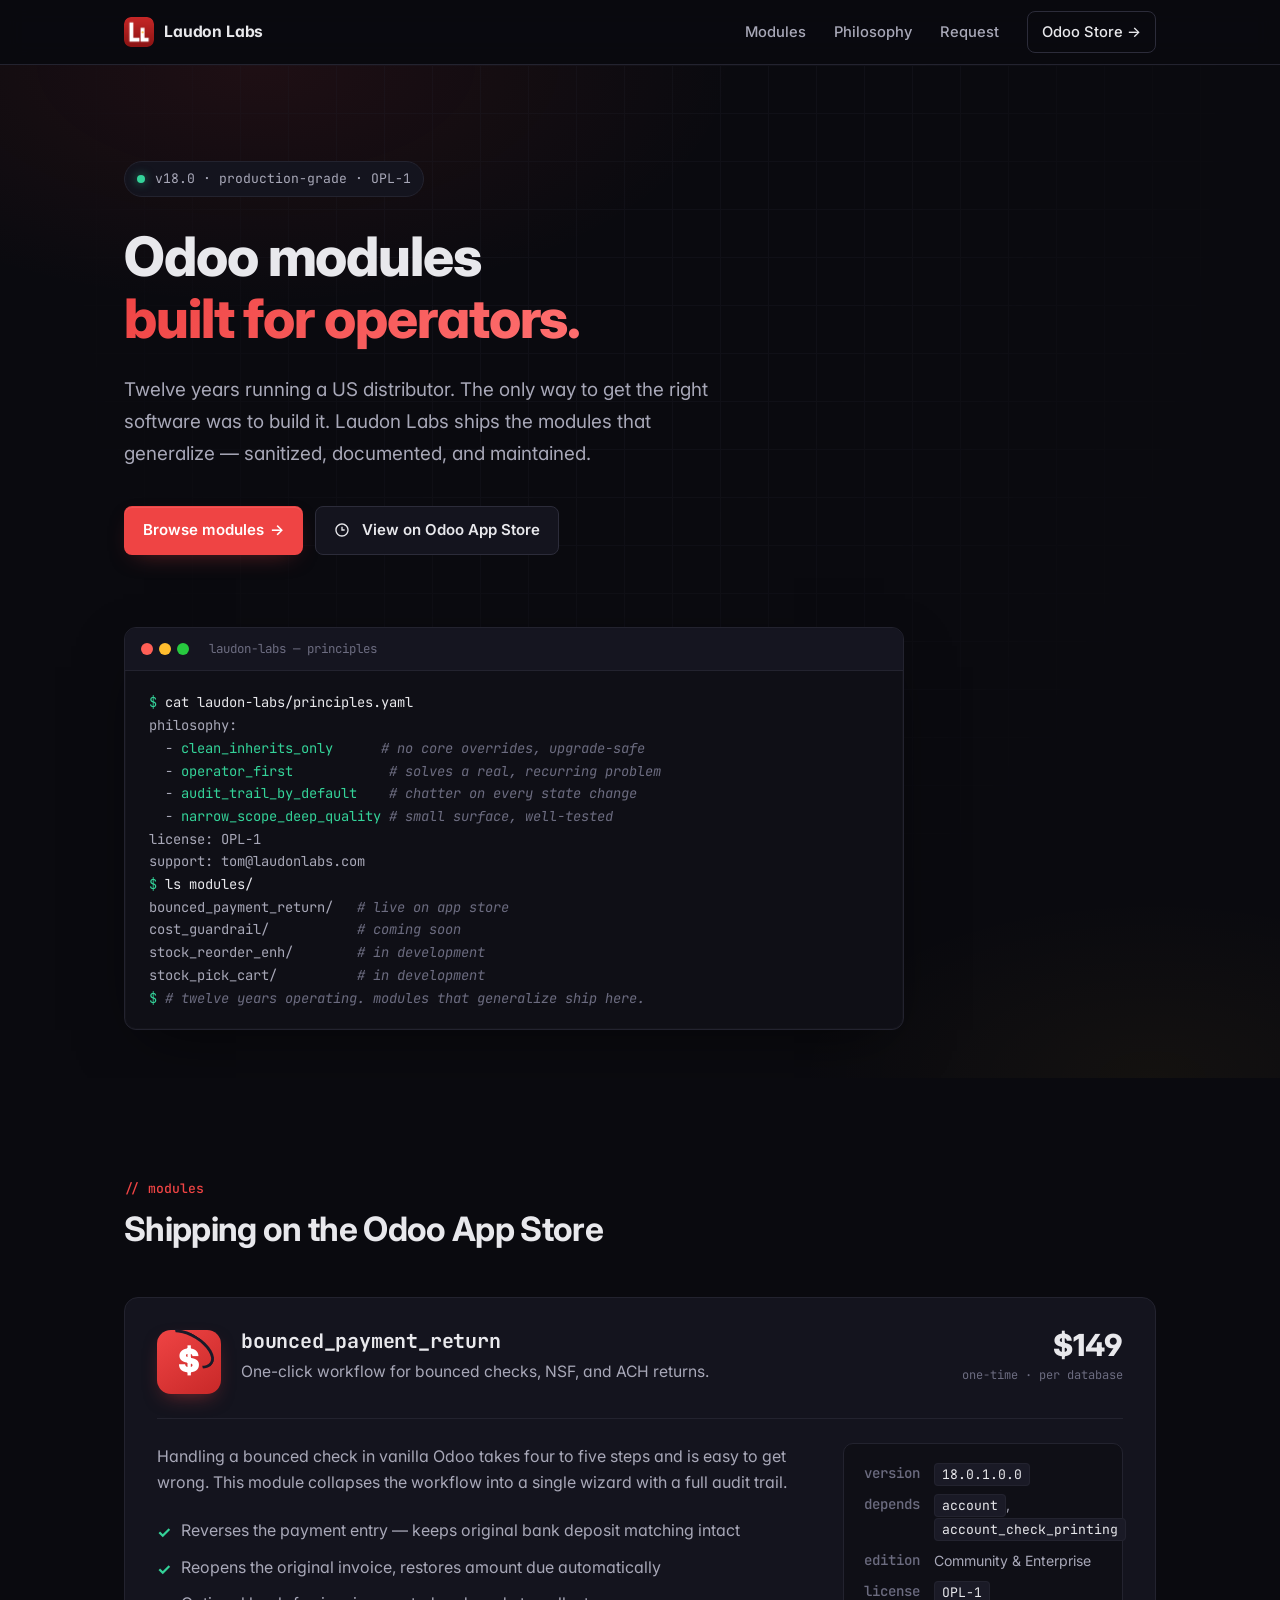
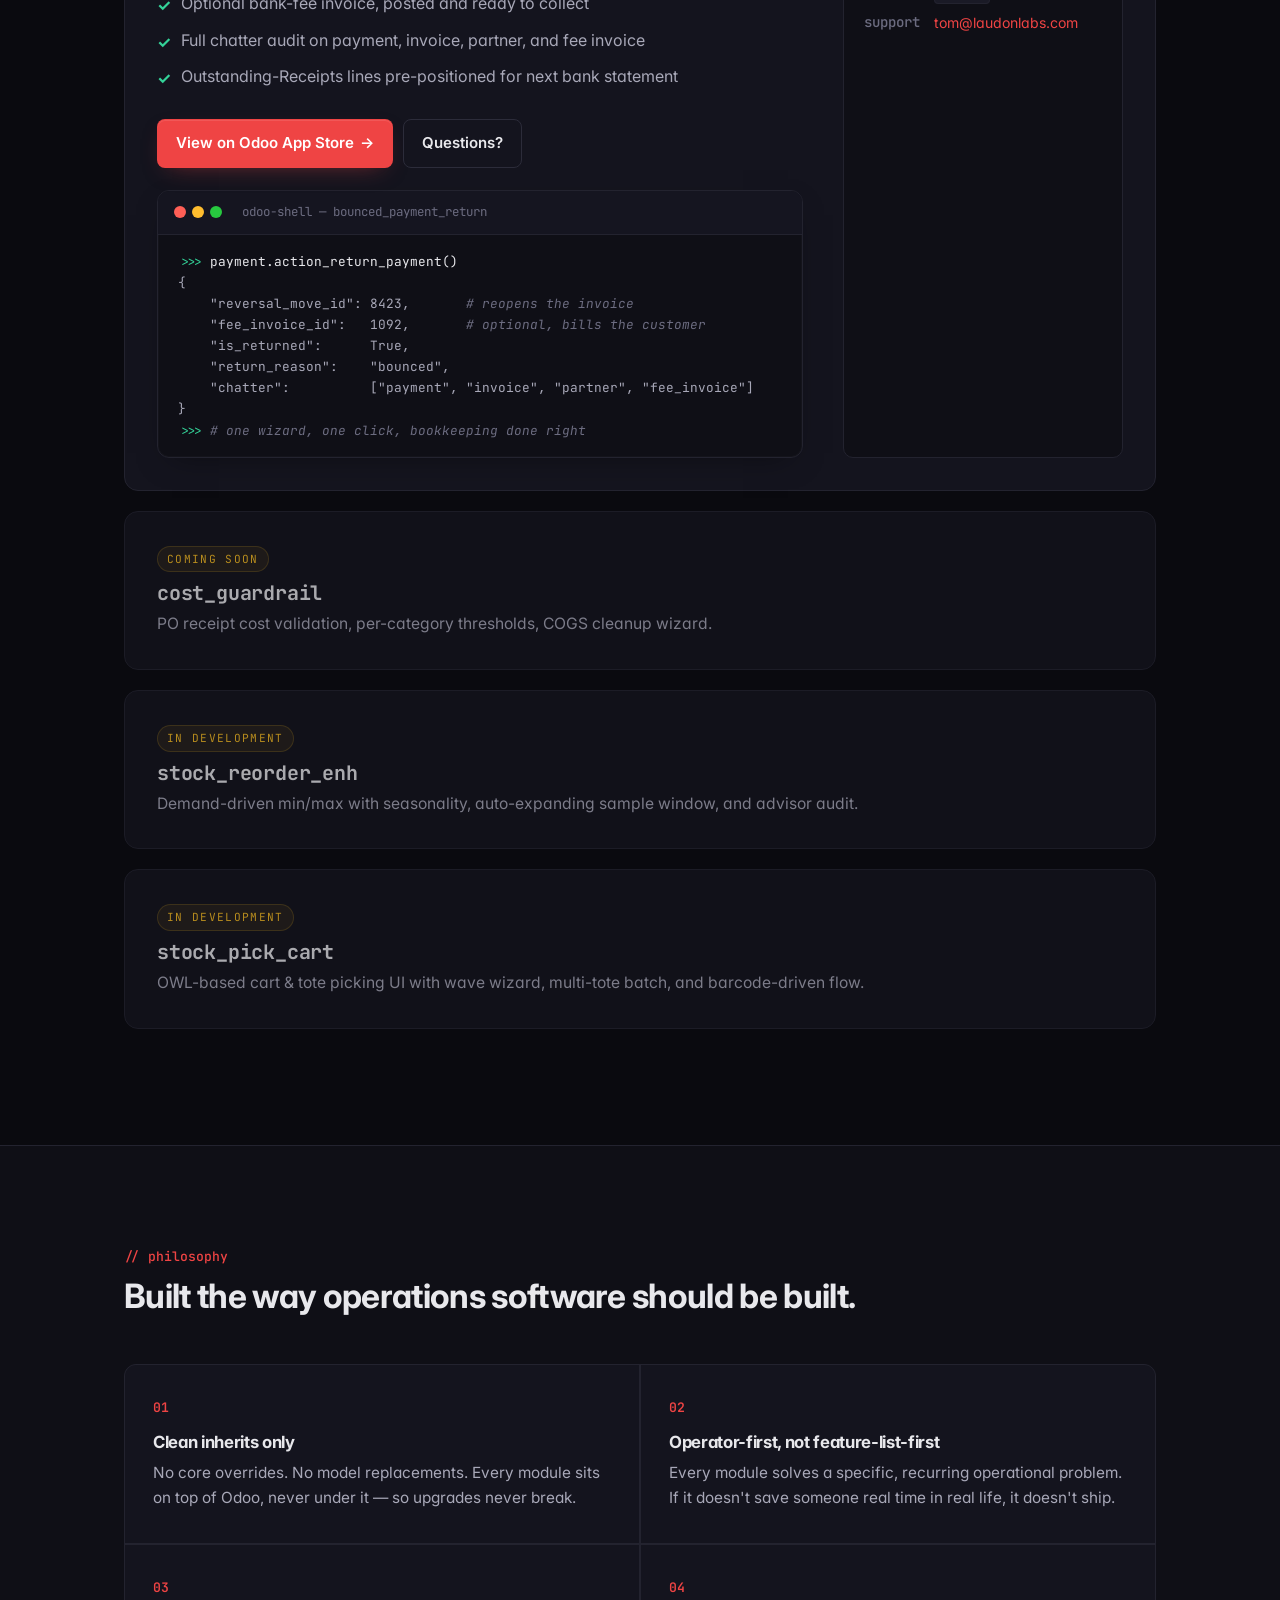
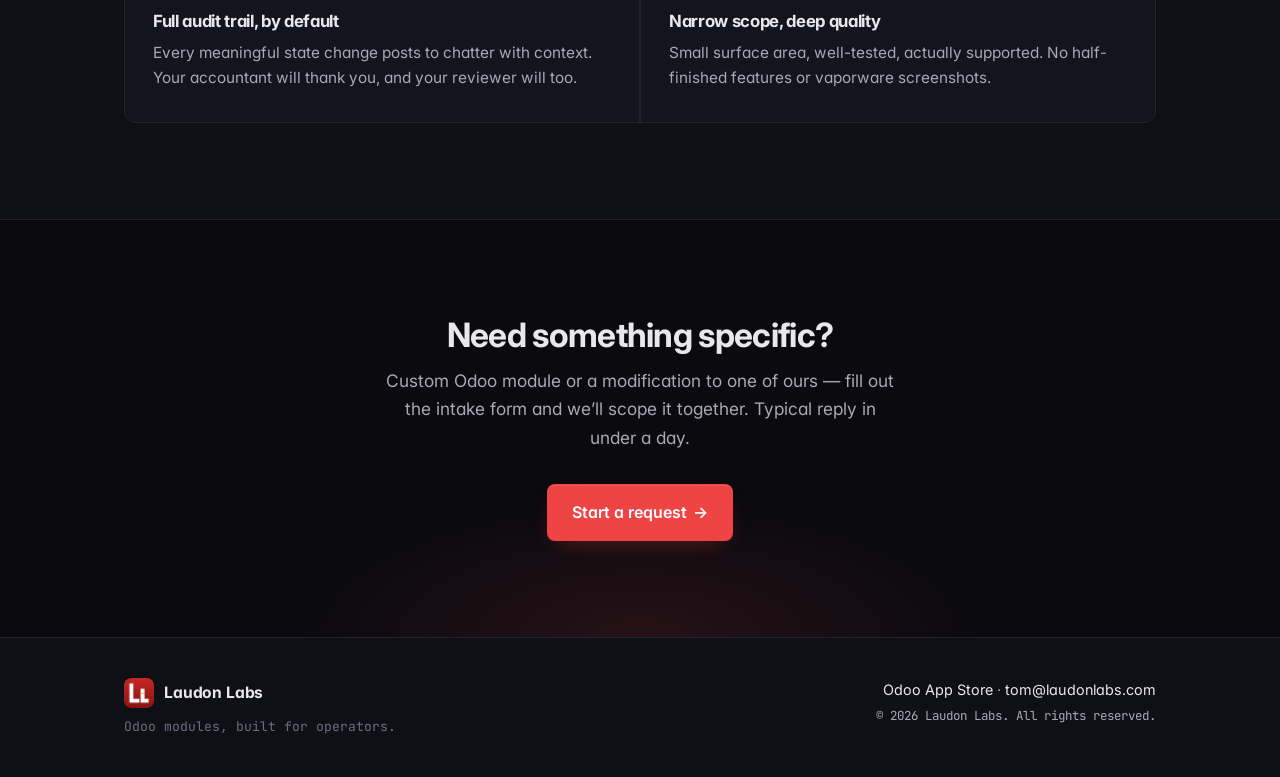
==== index.html @ 83c7ef7b "Hero: module-agnostic terminal; move bounced demo into its card" ====
<!DOCTYPE html>
<html lang="en">
<head>
<meta charset="UTF-8">
<meta name="viewport" content="width=device-width, initial-scale=1.0">
<title>Laudon Labs — Odoo modules, built for operators</title>
<meta name="description" content="Laudon Labs builds focused, production-grade Odoo 18 modules. Clean inherits, no core overrides, full audit trails. Shipped by an operator, for operators.">
<meta name="theme-color" content="#0d0d12">
<meta property="og:title" content="Laudon Labs">
<meta property="og:description" content="Focused Odoo 18 modules, built by an operator who uses them in production.">
<meta property="og:image" content="/logo-mark.png">
<link rel="icon" href="logo-mark.png?v=2" type="image/png">
<link rel="apple-touch-icon" href="logo-mark.png?v=2">
<link rel="preconnect" href="https://fonts.googleapis.com">
<link rel="preconnect" href="https://fonts.gstatic.com" crossorigin>
<link href="https://fonts.googleapis.com/css2?family=Inter:wght@400;500;600;700;800&family=JetBrains+Mono:wght@400;500;600&display=swap" rel="stylesheet">
<link rel="stylesheet" href="styles.css">
</head>
<body>

<nav class="nav">
  <div class="container nav-inner">
    <a href="/" class="brand">
      <img src="logo-mark.png" alt="Laudon Labs" class="brand-mark">
      <span class="brand-name">Laudon Labs</span>
    </a>
    <div class="nav-links">
      <a href="#modules">Modules</a>
      <a href="#philosophy">Philosophy</a>
      <a href="request.html">Request</a>
      <a href="https://apps.odoo.com/apps/modules/browse?author=Laudon+Labs" target="_blank" rel="noopener" class="nav-cta">Odoo Store <span class="arrow">&rarr;</span></a>
    </div>
  </div>
</nav>

<header class="hero">
  <div class="container">
    <div class="eyebrow">
      <span class="dot"></span>
      <span>v18.0 &middot; production-grade &middot; OPL-1</span>
    </div>
    <h1>
      Odoo modules<br>
      <span class="accent">built for operators.</span>
    </h1>
    <p class="tagline">
      Twelve years running a US distributor. The only way to get the right
      software was to build it. Laudon Labs ships the modules that generalize
      &mdash; sanitized, documented, and maintained.
    </p>
    <div class="cta-row">
      <a href="#modules" class="btn btn-primary">Browse modules <span class="arrow">&rarr;</span></a>
      <a href="https://apps.odoo.com/apps/modules/browse?author=Laudon+Labs" target="_blank" rel="noopener" class="btn btn-ghost">
        <svg width="16" height="16" viewBox="0 0 24 24" fill="currentColor" style="vertical-align:-3px;margin-right:6px"><path d="M12 2C6.48 2 2 6.48 2 12s4.48 10 10 10 10-4.48 10-10S17.52 2 12 2zm0 18c-4.41 0-8-3.59-8-8s3.59-8 8-8 8 3.59 8 8-3.59 8-8 8zm1-13h-2v6h5v-2h-3z"/></svg>
        View on Odoo App Store
      </a>
    </div>

    <div class="terminal">
      <div class="terminal-chrome">
        <span class="tc-dot tc-red"></span>
        <span class="tc-dot tc-yellow"></span>
        <span class="tc-dot tc-green"></span>
        <span class="terminal-title">laudon-labs &mdash; principles</span>
      </div>
      <pre class="terminal-body"><span class="t-prompt">$</span> <span class="t-cmd">cat laudon-labs/principles.yaml</span>
<span class="t-out">philosophy:</span>
<span class="t-out">  - <span class="t-ok">clean_inherits_only</span>      <span class="t-comment"># no core overrides, upgrade-safe</span></span>
<span class="t-out">  - <span class="t-ok">operator_first</span>            <span class="t-comment"># solves a real, recurring problem</span></span>
<span class="t-out">  - <span class="t-ok">audit_trail_by_default</span>    <span class="t-comment"># chatter on every state change</span></span>
<span class="t-out">  - <span class="t-ok">narrow_scope_deep_quality</span> <span class="t-comment"># small surface, well-tested</span></span>
<span class="t-out">license: OPL-1</span>
<span class="t-out">support: tom@laudonlabs.com</span>
<span class="t-prompt">$</span> <span class="t-cmd">ls modules/</span>
<span class="t-out">bounced_payment_return/   <span class="t-comment"># live on app store</span></span>
<span class="t-out">cost_guardrail/           <span class="t-comment"># coming soon</span></span>
<span class="t-out">stock_reorder_enh/        <span class="t-comment"># in development</span></span>
<span class="t-out">stock_pick_cart/          <span class="t-comment"># in development</span></span>
<span class="t-prompt">$</span> <span class="t-comment"># twelve years operating. modules that generalize ship here.</span></pre>
    </div>
  </div>
</header>

<section id="modules" class="section">
  <div class="container">
    <div class="section-head">
      <span class="section-label">// modules</span>
      <h2>Shipping on the Odoo App Store</h2>
    </div>

    <article class="module">
      <header class="module-head">
        <div class="module-icon" aria-hidden="true">
          <span>$</span>
          <span class="arc"></span>
        </div>
        <div class="module-title">
          <h3>bounced_payment_return</h3>
          <p class="module-tag">One-click workflow for bounced checks, NSF, and ACH returns.</p>
        </div>
        <div class="module-price">
          <span class="price">$149</span>
          <span class="price-note">one-time &middot; per database</span>
        </div>
      </header>

      <div class="module-grid">
        <div class="module-body">
          <p>
            Handling a bounced check in vanilla Odoo takes four to five steps
            and is easy to get wrong. This module collapses the workflow into
            a single wizard with a full audit trail.
          </p>
          <ul class="bullet-list">
            <li><span>&#10003;</span> Reverses the payment entry &mdash; keeps original bank deposit matching intact</li>
            <li><span>&#10003;</span> Reopens the original invoice, restores amount due automatically</li>
            <li><span>&#10003;</span> Optional bank-fee invoice, posted and ready to collect</li>
            <li><span>&#10003;</span> Full chatter audit on payment, invoice, partner, and fee invoice</li>
            <li><span>&#10003;</span> Outstanding-Receipts lines pre-positioned for next bank statement</li>
          </ul>
          <div class="module-actions">
            <a href="https://apps.odoo.com/apps/modules/18.0/bounced_payment_return" target="_blank" rel="noopener" class="btn btn-primary">View on Odoo App Store <span class="arrow">&rarr;</span></a>
            <a href="mailto:tom@laudonlabs.com?subject=bounced_payment_return" class="btn btn-ghost">Questions?</a>
          </div>

          <div class="terminal terminal-sm">
            <div class="terminal-chrome">
              <span class="tc-dot tc-red"></span>
              <span class="tc-dot tc-yellow"></span>
              <span class="tc-dot tc-green"></span>
              <span class="terminal-title">odoo-shell &mdash; bounced_payment_return</span>
            </div>
            <pre class="terminal-body"><span class="t-prompt">&gt;&gt;&gt;</span> <span class="t-cmd">payment.action_return_payment()</span>
<span class="t-out">{</span>
<span class="t-out">    "reversal_move_id": 8423,       <span class="t-comment"># reopens the invoice</span></span>
<span class="t-out">    "fee_invoice_id":   1092,       <span class="t-comment"># optional, bills the customer</span></span>
<span class="t-out">    "is_returned":      True,</span>
<span class="t-out">    "return_reason":    "bounced",</span>
<span class="t-out">    "chatter":          ["payment", "invoice", "partner", "fee_invoice"]</span>
<span class="t-out">}</span>
<span class="t-prompt">&gt;&gt;&gt;</span> <span class="t-comment"># one wizard, one click, bookkeeping done right</span></pre>
          </div>
        </div>
        <aside class="module-spec">
          <dl>
            <dt>version</dt><dd><code>18.0.1.0.0</code></dd>
            <dt>depends</dt><dd><code>account</code>, <code>account_check_printing</code></dd>
            <dt>edition</dt><dd>Community &amp; Enterprise</dd>
            <dt>license</dt><dd><code>OPL-1</code></dd>
            <dt>support</dt><dd><a href="mailto:tom@laudonlabs.com">tom@laudonlabs.com</a></dd>
          </dl>
        </aside>
      </div>
    </article>

    <article class="module module--coming">
      <header class="module-head">
        <div class="module-title">
          <span class="coming-label">coming soon</span>
          <h3>cost_guardrail</h3>
          <p class="module-tag">PO receipt cost validation, per-category thresholds, COGS cleanup wizard.</p>
        </div>
      </header>
    </article>

    <article class="module module--coming">
      <header class="module-head">
        <div class="module-title">
          <span class="coming-label">in development</span>
          <h3>stock_reorder_enh</h3>
          <p class="module-tag">Demand-driven min/max with seasonality, auto-expanding sample window, and advisor audit.</p>
        </div>
      </header>
    </article>

    <article class="module module--coming">
      <header class="module-head">
        <div class="module-title">
          <span class="coming-label">in development</span>
          <h3>stock_pick_cart</h3>
          <p class="module-tag">OWL-based cart &amp; tote picking UI with wave wizard, multi-tote batch, and barcode-driven flow.</p>
        </div>
      </header>
    </article>
  </div>
</section>

<section id="philosophy" class="section section-alt">
  <div class="container">
    <div class="section-head">
      <span class="section-label">// philosophy</span>
      <h2>Built the way operations software should be built.</h2>
    </div>

    <div class="principles">
      <div class="principle">
        <div class="principle-num">01</div>
        <h4>Clean inherits only</h4>
        <p>No core overrides. No model replacements. Every module sits on top of Odoo, never under it &mdash; so upgrades never break.</p>
      </div>
      <div class="principle">
        <div class="principle-num">02</div>
        <h4>Operator-first, not feature-list-first</h4>
        <p>Every module solves a specific, recurring operational problem. If it doesn't save someone real time in real life, it doesn't ship.</p>
      </div>
      <div class="principle">
        <div class="principle-num">03</div>
        <h4>Full audit trail, by default</h4>
        <p>Every meaningful state change posts to chatter with context. Your accountant will thank you, and your reviewer will too.</p>
      </div>
      <div class="principle">
        <div class="principle-num">04</div>
        <h4>Narrow scope, deep quality</h4>
        <p>Small surface area, well-tested, actually supported. No half-finished features or vaporware screenshots.</p>
      </div>
    </div>
  </div>
</section>

<section class="section section-cta">
  <div class="container">
    <h2>Need something specific?</h2>
    <p>
      Custom Odoo module or a modification to one of ours &mdash; fill out the
      intake form and we&rsquo;ll scope it together. Typical reply in under a day.
    </p>
    <a href="request.html" class="btn btn-primary btn-lg">Start a request <span class="arrow">&rarr;</span></a>
  </div>
</section>

<footer class="site-footer">
  <div class="container footer-inner">
    <div class="footer-left">
      <a href="/" class="brand">
        <img src="logo-mark.png" alt="" class="brand-mark">
        <span class="brand-name">Laudon Labs</span>
      </a>
      <p class="footer-tagline">Odoo modules, built for operators.</p>
    </div>
    <div class="footer-right">
      <p>
        <a href="https://apps.odoo.com/apps/modules/browse?author=Laudon+Labs" target="_blank" rel="noopener">Odoo App Store</a>
        &middot;
        <a href="mailto:tom@laudonlabs.com">tom@laudonlabs.com</a>
      </p>
      <p class="copyright">&copy; <span id="year"></span> Laudon Labs. All rights reserved.</p>
    </div>
  </div>
</footer>

<script>
  document.getElementById('year').textContent = new Date().getFullYear();
</script>

</body>
</html>
---- styles.css ----
:root {
  --bg: #0a0a0f;
  --bg-2: #0f0f16;
  --bg-3: #151520;
  --surface: #14141e;
  --surface-2: #1a1a26;
  --line: #23232f;
  --line-2: #2c2c3a;
  --ink: #e8e8ec;
  --ink-soft: #a8a8b8;
  --muted: #6c6c80;
  --brand: #ef4444;
  --brand-2: #c82828;
  --brand-soft: rgba(239, 68, 68, 0.12);
  --accent: #fbbf24;
  --ok: #34d399;
  --mono: 'JetBrains Mono', ui-monospace, SF Mono, Menlo, Consolas, monospace;
  --sans: 'Inter', -apple-system, BlinkMacSystemFont, 'Segoe UI', Helvetica, Arial, sans-serif;
}

* { box-sizing: border-box; }

html, body { margin: 0; padding: 0; }

html { scroll-behavior: smooth; }

body {
  font-family: var(--sans);
  color: var(--ink);
  background: var(--bg);
  line-height: 1.65;
  font-size: 16px;
  font-feature-settings: 'cv11', 'ss01';
  -webkit-font-smoothing: antialiased;
  -moz-osx-font-smoothing: grayscale;
}

.container {
  max-width: 1080px;
  margin: 0 auto;
  padding: 0 24px;
}

a { color: var(--brand); text-decoration: none; transition: color 0.15s; }
a:hover { color: #ff6060; }

h1, h2, h3, h4 {
  color: var(--ink);
  line-height: 1.15;
  letter-spacing: -0.02em;
  margin: 0;
}
h1 { font-size: 3.4rem; font-weight: 800; }
h2 { font-size: 2.1rem; font-weight: 700; margin-bottom: 16px; }
h3 { font-size: 1.4rem; font-weight: 700; }
h4 { font-size: 1.05rem; font-weight: 700; }

code {
  font-family: var(--mono);
  font-size: 0.88em;
  background: var(--surface-2);
  color: var(--ink);
  padding: 2px 7px;
  border-radius: 4px;
  border: 1px solid var(--line);
}

/* ============ NAV ============ */
.nav {
  position: sticky;
  top: 0;
  z-index: 40;
  background: rgba(10, 10, 15, 0.72);
  backdrop-filter: saturate(160%) blur(12px);
  -webkit-backdrop-filter: saturate(160%) blur(12px);
  border-bottom: 1px solid var(--line);
}
.nav-inner {
  display: flex;
  align-items: center;
  justify-content: space-between;
  height: 64px;
}
.brand {
  display: inline-flex;
  align-items: center;
  gap: 10px;
  color: var(--ink) !important;
  text-decoration: none !important;
}
.brand-mark {
  width: 30px; height: 30px;
  border-radius: 7px;
  display: block;
}
.brand-name {
  font-weight: 700;
  font-size: 0.98rem;
  letter-spacing: -0.01em;
}
.nav-links {
  display: flex;
  align-items: center;
  gap: 28px;
}
.nav-links a {
  color: var(--ink-soft);
  font-size: 0.92rem;
  font-weight: 500;
}
.nav-links a:hover { color: var(--ink); }
.nav-cta {
  color: var(--ink) !important;
  padding: 8px 14px;
  border: 1px solid var(--line-2);
  border-radius: 8px;
  font-weight: 500;
}
.nav-cta:hover { background: var(--surface); border-color: var(--ink-soft); }

/* ============ HERO ============ */
.hero {
  padding: 96px 0 48px;
  background:
    radial-gradient(ellipse 800px 400px at 20% 0%, rgba(239, 68, 68, 0.09), transparent 60%),
    radial-gradient(ellipse 600px 300px at 90% 100%, rgba(251, 191, 36, 0.04), transparent 60%),
    var(--bg);
  position: relative;
  overflow: hidden;
}
.hero::before {
  content: '';
  position: absolute;
  inset: 0;
  background-image:
    linear-gradient(var(--line) 1px, transparent 1px),
    linear-gradient(90deg, var(--line) 1px, transparent 1px);
  background-size: 48px 48px;
  opacity: 0.25;
  mask-image: radial-gradient(ellipse at top, black 30%, transparent 70%);
  -webkit-mask-image: radial-gradient(ellipse at top, black 30%, transparent 70%);
  pointer-events: none;
}
.hero > .container { position: relative; z-index: 1; }

.eyebrow {
  display: inline-flex;
  align-items: center;
  gap: 10px;
  font-family: var(--mono);
  font-size: 0.82rem;
  color: var(--ink-soft);
  padding: 6px 12px;
  border: 1px solid var(--line);
  background: var(--surface);
  border-radius: 999px;
  margin-bottom: 28px;
}
.eyebrow .dot {
  width: 8px; height: 8px;
  background: var(--ok);
  border-radius: 50%;
  box-shadow: 0 0 10px rgba(52, 211, 153, 0.6);
  animation: pulse 2.2s ease-in-out infinite;
}
@keyframes pulse {
  0%, 100% { opacity: 1; transform: scale(1); }
  50% { opacity: 0.6; transform: scale(0.88); }
}

.hero h1 { margin-bottom: 24px; }
.accent {
  background: linear-gradient(135deg, var(--brand) 0%, #ff7070 100%);
  -webkit-background-clip: text;
  background-clip: text;
  -webkit-text-fill-color: transparent;
}

.tagline {
  font-size: 1.18rem;
  color: var(--ink-soft);
  max-width: 620px;
  margin: 0 0 36px;
  line-height: 1.7;
}

.cta-row {
  display: flex;
  gap: 12px;
  flex-wrap: wrap;
  margin-bottom: 72px;
}

.btn {
  display: inline-flex;
  align-items: center;
  gap: 6px;
  padding: 11px 18px;
  border-radius: 8px;
  font-weight: 600;
  font-size: 0.94rem;
  transition: all 0.15s ease;
  cursor: pointer;
  border: 1px solid transparent;
  font-family: inherit;
}
.btn .arrow { transition: transform 0.15s; display: inline-block; }
.btn:hover .arrow { transform: translateX(3px); }
.btn-primary {
  background: var(--brand);
  color: #fff !important;
  text-decoration: none !important;
  box-shadow: 0 1px 0 rgba(255,255,255,0.1) inset, 0 8px 24px -12px rgba(239, 68, 68, 0.5);
}
.btn-primary:hover { background: #f55 !important; }
.btn-ghost {
  background: var(--surface);
  color: var(--ink) !important;
  border-color: var(--line-2);
  text-decoration: none !important;
}
.btn-ghost:hover { background: var(--surface-2); border-color: var(--ink-soft); }
.btn-lg { padding: 14px 24px; font-size: 1rem; }

/* ============ TERMINAL ============ */
.terminal {
  background: var(--bg-2);
  border: 1px solid var(--line);
  border-radius: 12px;
  overflow: hidden;
  box-shadow: 0 20px 60px -20px rgba(0,0,0,0.6), 0 0 0 1px rgba(255,255,255,0.02) inset;
  max-width: 780px;
}
.terminal-sm {
  margin-top: 22px;
  max-width: none;
  box-shadow: 0 10px 30px -15px rgba(0,0,0,0.5), 0 0 0 1px rgba(255,255,255,0.02) inset;
}
.terminal-sm .terminal-body { font-size: 0.8rem; padding: 16px 20px; }
.terminal-chrome {
  display: flex;
  align-items: center;
  gap: 6px;
  padding: 11px 16px;
  background: var(--bg-3);
  border-bottom: 1px solid var(--line);
}
.tc-dot { width: 12px; height: 12px; border-radius: 50%; display: block; }
.tc-red { background: #ff5f56; }
.tc-yellow { background: #ffbd2e; }
.tc-green { background: #27c93f; }
.terminal-title {
  margin-left: 14px;
  font-family: var(--mono);
  font-size: 0.78rem;
  color: var(--muted);
}
.terminal-body {
  margin: 0;
  padding: 20px 24px;
  font-family: var(--mono);
  font-size: 0.86rem;
  line-height: 1.65;
  color: var(--ink-soft);
  overflow-x: auto;
  white-space: pre;
}
.t-prompt { color: var(--ok); }
.t-cmd { color: var(--ink); }
.t-out { color: var(--ink-soft); }
.t-ok { color: var(--ok); }
.t-comment { color: var(--muted); font-style: italic; }

/* ============ SECTIONS ============ */
.section { padding: 96px 0; }
.section-alt { background: var(--bg-2); border-top: 1px solid var(--line); border-bottom: 1px solid var(--line); }
.section-head { margin-bottom: 48px; }
.section-label {
  display: inline-block;
  font-family: var(--mono);
  font-size: 0.82rem;
  color: var(--brand);
  margin-bottom: 10px;
  font-weight: 500;
}

/* ============ MODULES ============ */
.module {
  background: var(--surface);
  border: 1px solid var(--line);
  border-radius: 14px;
  padding: 32px;
  margin-bottom: 20px;
  transition: border-color 0.15s, transform 0.15s;
}
.module:hover { border-color: var(--line-2); }
.module-head {
  display: flex;
  align-items: flex-start;
  gap: 20px;
  padding-bottom: 24px;
  border-bottom: 1px solid var(--line);
  margin-bottom: 24px;
}
.module-icon {
  position: relative;
  width: 64px; height: 64px;
  flex-shrink: 0;
  background: linear-gradient(145deg, var(--brand), var(--brand-2));
  border-radius: 14px;
  display: flex;
  align-items: center;
  justify-content: center;
  color: #fff;
  font-weight: 900;
  font-size: 2rem;
  box-shadow: 0 8px 20px -8px rgba(239, 68, 68, 0.5);
}
.module-icon .arc {
  position: absolute;
  top: 4px; left: 4px; right: 4px;
  height: 30px;
  border: 3px solid #1a1a28;
  border-bottom-color: transparent;
  border-left-color: transparent;
  border-radius: 50%;
  transform: rotate(32deg);
}
.module-title { flex: 1; min-width: 0; }
.module-title h3 {
  font-family: var(--mono);
  font-size: 1.25rem;
  color: var(--ink);
  letter-spacing: -0.01em;
  margin-bottom: 6px;
}
.module-tag {
  color: var(--ink-soft);
  margin: 0;
  font-size: 0.98rem;
}
.module-price { text-align: right; flex-shrink: 0; }
.price {
  display: block;
  font-size: 1.9rem;
  font-weight: 800;
  color: var(--ink);
  line-height: 1;
}
.price-note {
  display: block;
  font-family: var(--mono);
  font-size: 0.75rem;
  color: var(--muted);
  margin-top: 6px;
}

.module-grid {
  display: grid;
  grid-template-columns: 1fr 280px;
  gap: 40px;
}
.module-body p { color: var(--ink-soft); margin: 0 0 18px; }

.bullet-list {
  list-style: none;
  padding: 0;
  margin: 0 0 24px;
}
.bullet-list li {
  color: var(--ink-soft);
  padding: 4px 0;
  display: flex;
  gap: 10px;
  align-items: flex-start;
}
.bullet-list li span {
  color: var(--ok);
  font-weight: 700;
  margin-top: 2px;
  flex-shrink: 0;
}

.module-actions {
  display: flex;
  gap: 10px;
  flex-wrap: wrap;
}

.module-spec {
  background: var(--bg-2);
  border: 1px solid var(--line);
  border-radius: 10px;
  padding: 18px 20px;
  font-size: 0.88rem;
}
.module-spec dl {
  display: grid;
  grid-template-columns: auto 1fr;
  gap: 8px 14px;
  margin: 0;
}
.module-spec dt {
  font-family: var(--mono);
  color: var(--muted);
  font-weight: 500;
}
.module-spec dd {
  margin: 0;
  color: var(--ink-soft);
}
.module-spec code { font-size: 0.82rem; background: var(--surface-2); }

/* coming soon modules */
.module--coming { opacity: 0.72; }
.module--coming .module-head { padding: 0; border: 0; margin: 0; }
.coming-label {
  display: inline-block;
  font-family: var(--mono);
  font-size: 0.7rem;
  text-transform: uppercase;
  letter-spacing: 0.12em;
  color: var(--accent);
  background: rgba(251, 191, 36, 0.08);
  border: 1px solid rgba(251, 191, 36, 0.2);
  padding: 3px 9px;
  border-radius: 999px;
  margin-bottom: 10px;
}

/* ============ PRINCIPLES ============ */
.principles {
  display: grid;
  grid-template-columns: repeat(2, 1fr);
  gap: 2px;
  background: var(--line);
  border: 1px solid var(--line);
  border-radius: 12px;
  overflow: hidden;
}
.principle {
  background: var(--surface);
  padding: 32px 28px;
}
.principle-num {
  font-family: var(--mono);
  font-size: 0.82rem;
  color: var(--brand);
  font-weight: 600;
  margin-bottom: 14px;
}
.principle h4 { color: var(--ink); margin-bottom: 8px; }
.principle p { color: var(--ink-soft); margin: 0; font-size: 0.96rem; }

/* ============ CTA ============ */
.section-cta {
  text-align: center;
  padding: 96px 0;
  background:
    radial-gradient(ellipse 500px 200px at 50% 100%, rgba(239, 68, 68, 0.12), transparent 70%),
    var(--bg);
}
.section-cta h2 { margin-bottom: 12px; }
.section-cta p {
  color: var(--ink-soft);
  max-width: 520px;
  margin: 0 auto 32px;
  font-size: 1.08rem;
}

/* ============ FOOTER ============ */
.site-footer {
  background: var(--bg-2);
  border-top: 1px solid var(--line);
  padding: 40px 0;
  font-size: 0.9rem;
}
.footer-inner {
  display: flex;
  justify-content: space-between;
  align-items: flex-start;
  gap: 40px;
  flex-wrap: wrap;
}
.footer-left .brand { margin-bottom: 8px; }
.footer-tagline { color: var(--muted); margin: 0; font-family: var(--mono); font-size: 0.82rem; }
.footer-right { text-align: right; }
.footer-right p { margin: 0 0 4px; color: var(--ink-soft); }
.footer-right a { color: var(--ink); }
.copyright { color: var(--muted); font-family: var(--mono); font-size: 0.78rem; }

/* ============ FORM PAGE ============ */
.nav-links a.active { color: var(--ink); }
.container--narrow { max-width: 780px; }
.hero--sm { padding: 72px 0 24px; }
.hero--sm h1 { font-size: 2.6rem; }

.form fieldset {
  border: 1px solid var(--line);
  border-radius: 12px;
  padding: 28px 28px 24px;
  margin: 0 0 22px;
  background: var(--surface);
}
.form legend {
  display: inline-flex;
  align-items: center;
  gap: 10px;
  padding: 0 10px;
  font-family: var(--mono);
  font-size: 0.92rem;
  font-weight: 600;
  color: var(--ink);
}
.legend-num {
  color: var(--brand);
  font-weight: 600;
}

.field { margin-bottom: 18px; }
.field:last-child { margin-bottom: 0; }
.field-grid {
  display: grid;
  grid-template-columns: 1fr 1fr;
  gap: 18px;
  margin-bottom: 18px;
}

.form label {
  display: block;
  font-size: 0.88rem;
  color: var(--ink);
  font-weight: 500;
  margin-bottom: 7px;
}
.req { color: var(--brand); font-weight: 700; }
.help {
  font-size: 0.82rem;
  color: var(--muted);
  margin: 6px 0 0;
}

.form input[type="text"],
.form input[type="email"],
.form select,
.form textarea {
  width: 100%;
  font: inherit;
  font-size: 0.95rem;
  color: var(--ink);
  background: var(--bg-2);
  border: 1px solid var(--line-2);
  border-radius: 8px;
  padding: 10px 12px;
  transition: border-color 0.15s, box-shadow 0.15s;
  font-family: var(--sans);
}
.form textarea { font-family: var(--sans); resize: vertical; min-height: 88px; }
.form input:focus,
.form select:focus,
.form textarea:focus {
  outline: none;
  border-color: var(--brand);
  box-shadow: 0 0 0 3px rgba(239, 68, 68, 0.15);
}
.form select {
  appearance: none;
  -webkit-appearance: none;
  background-image: url("data:image/svg+xml;utf8,<svg xmlns='http://www.w3.org/2000/svg' width='12' height='8' viewBox='0 0 12 8'><path fill='%23a8a8b8' d='M6 8L0 0h12z'/></svg>");
  background-repeat: no-repeat;
  background-position: right 14px center;
  padding-right: 36px;
}
.form input::placeholder,
.form textarea::placeholder { color: var(--muted); }

.radio-group {
  display: flex;
  flex-direction: column;
  gap: 8px;
}
.radio {
  display: flex;
  align-items: flex-start;
  gap: 10px;
  padding: 10px 14px;
  background: var(--bg-2);
  border: 1px solid var(--line-2);
  border-radius: 8px;
  cursor: pointer;
  font-size: 0.95rem;
  color: var(--ink-soft);
  transition: border-color 0.15s, background 0.15s;
  margin-bottom: 0;
}
.radio:hover { border-color: var(--ink-soft); }
.radio input {
  accent-color: var(--brand);
  margin-top: 3px;
}
.radio:has(input:checked) {
  border-color: var(--brand);
  background: rgba(239, 68, 68, 0.06);
  color: var(--ink);
}

.form-actions {
  margin-top: 8px;
  padding: 22px 0 40px;
  text-align: center;
}
.form-note {
  color: var(--muted);
  font-size: 0.86rem;
  margin: 16px auto 0;
  max-width: 460px;
}
.form-note code { background: var(--surface-2); border-color: var(--line-2); }

/* ============ RESPONSIVE ============ */
@media (max-width: 768px) {
  h1 { font-size: 2.3rem; }
  h2 { font-size: 1.6rem; }
  .hero { padding: 64px 0 32px; }
  .section { padding: 64px 0; }
  .nav-links { gap: 16px; }
  .nav-links a:not(.nav-cta) { display: none; }
  .field-grid { grid-template-columns: 1fr; gap: 0; }
  .form fieldset { padding: 22px 18px 18px; }
  .module { padding: 22px; }
  .module-head { flex-wrap: wrap; }
  .module-price { text-align: left; width: 100%; }
  .module-grid { grid-template-columns: 1fr; gap: 24px; }
  .principles { grid-template-columns: 1fr; }
  .footer-inner { flex-direction: column; }
  .footer-right { text-align: left; }
  .terminal-body { font-size: 0.78rem; padding: 16px; }
}

@media (max-width: 480px) {
  h1 { font-size: 1.9rem; }
  .brand-name { display: none; }
  .terminal-body { font-size: 0.72rem; }
}
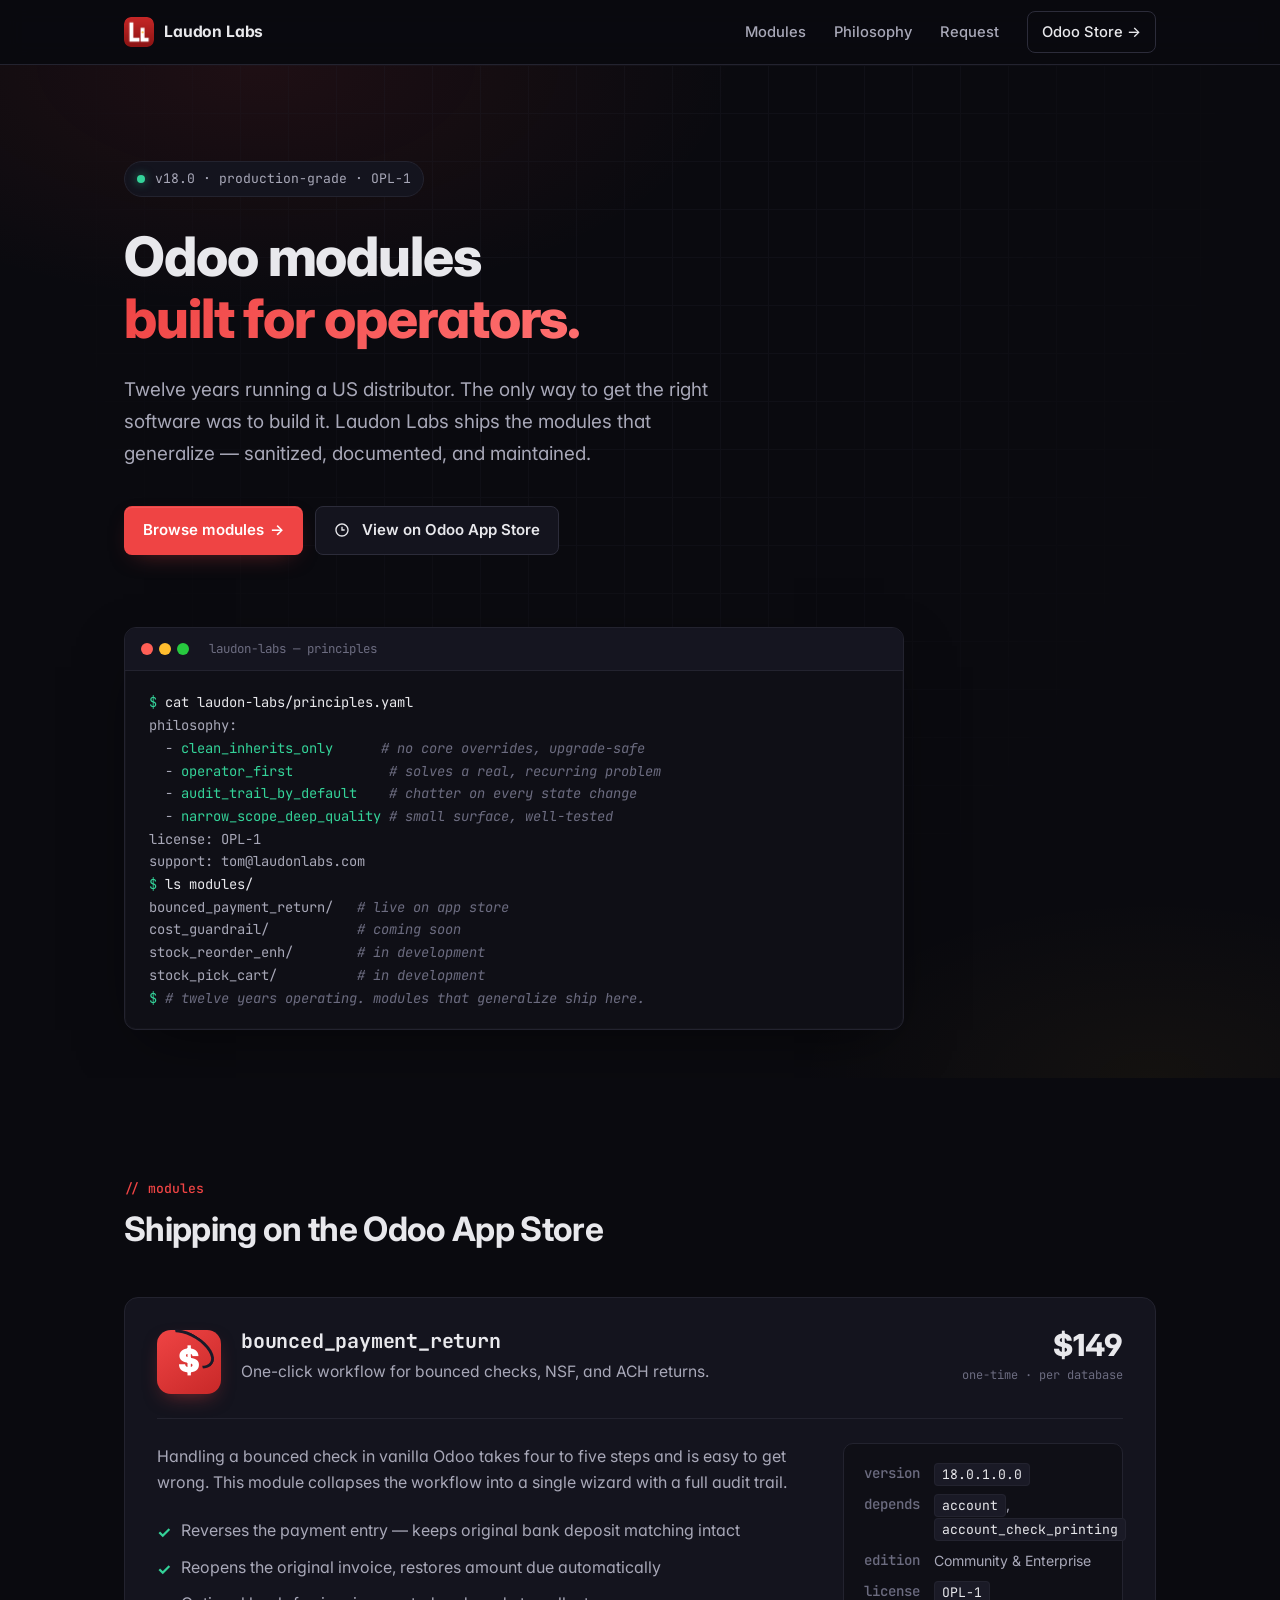
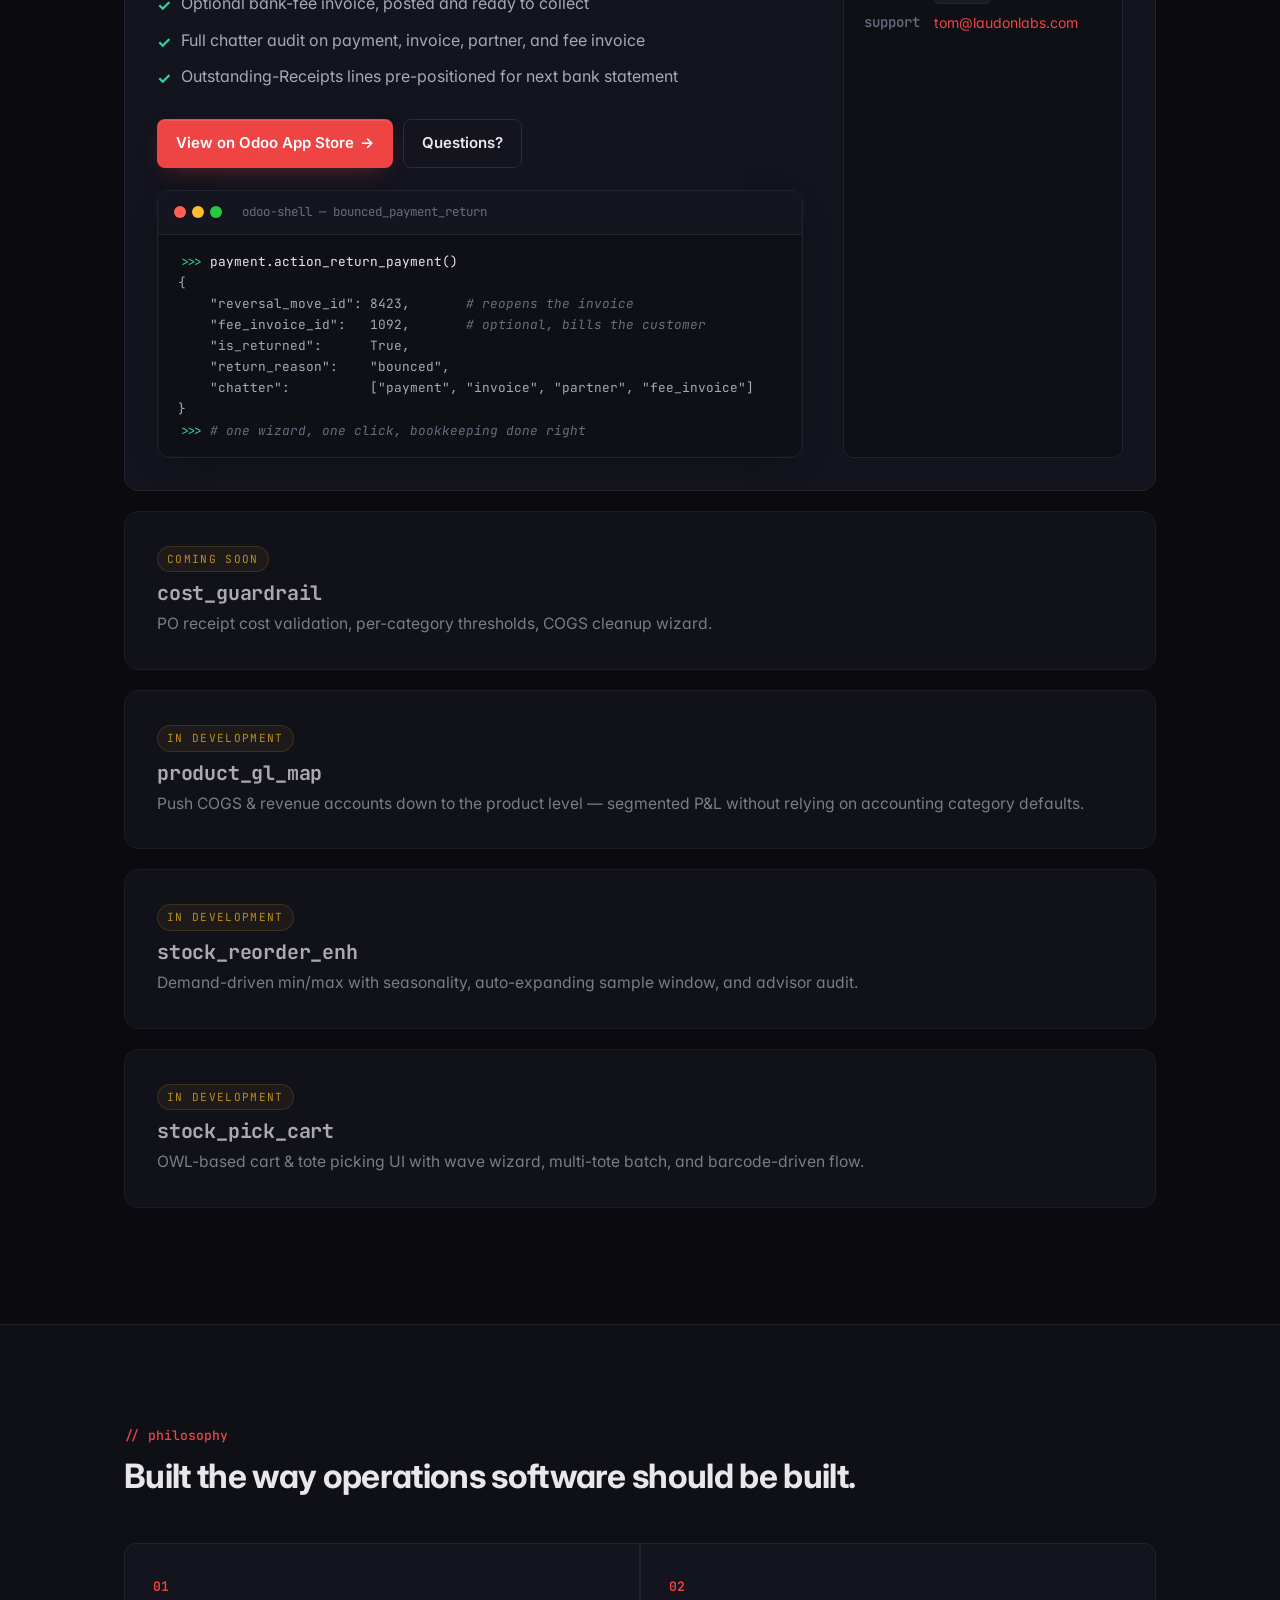
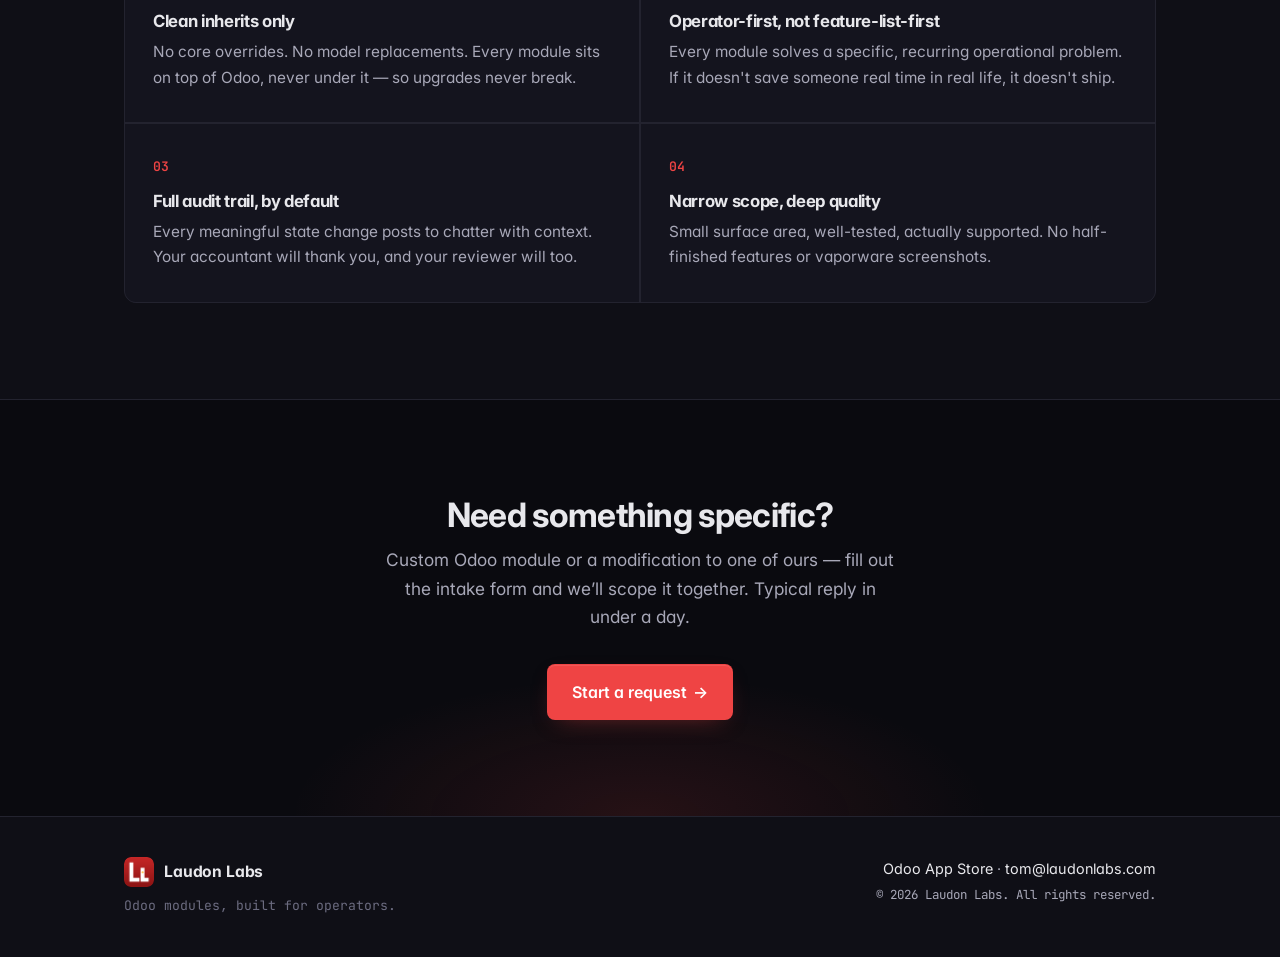
==== commit 49efea38: "Add product_gl_map to coming soon modules" ====
--- a/index.html
+++ b/index.html
@@ -167,6 +167,16 @@
       <header class="module-head">
         <div class="module-title">
           <span class="coming-label">in development</span>
+          <h3>product_gl_map</h3>
+          <p class="module-tag">Push COGS &amp; revenue accounts down to the product level &mdash; segmented P&amp;L without relying on accounting category defaults.</p>
+        </div>
+      </header>
+    </article>
+
+    <article class="module module--coming">
+      <header class="module-head">
+        <div class="module-title">
+          <span class="coming-label">in development</span>
           <h3>stock_reorder_enh</h3>
           <p class="module-tag">Demand-driven min/max with seasonality, auto-expanding sample window, and advisor audit.</p>
         </div>
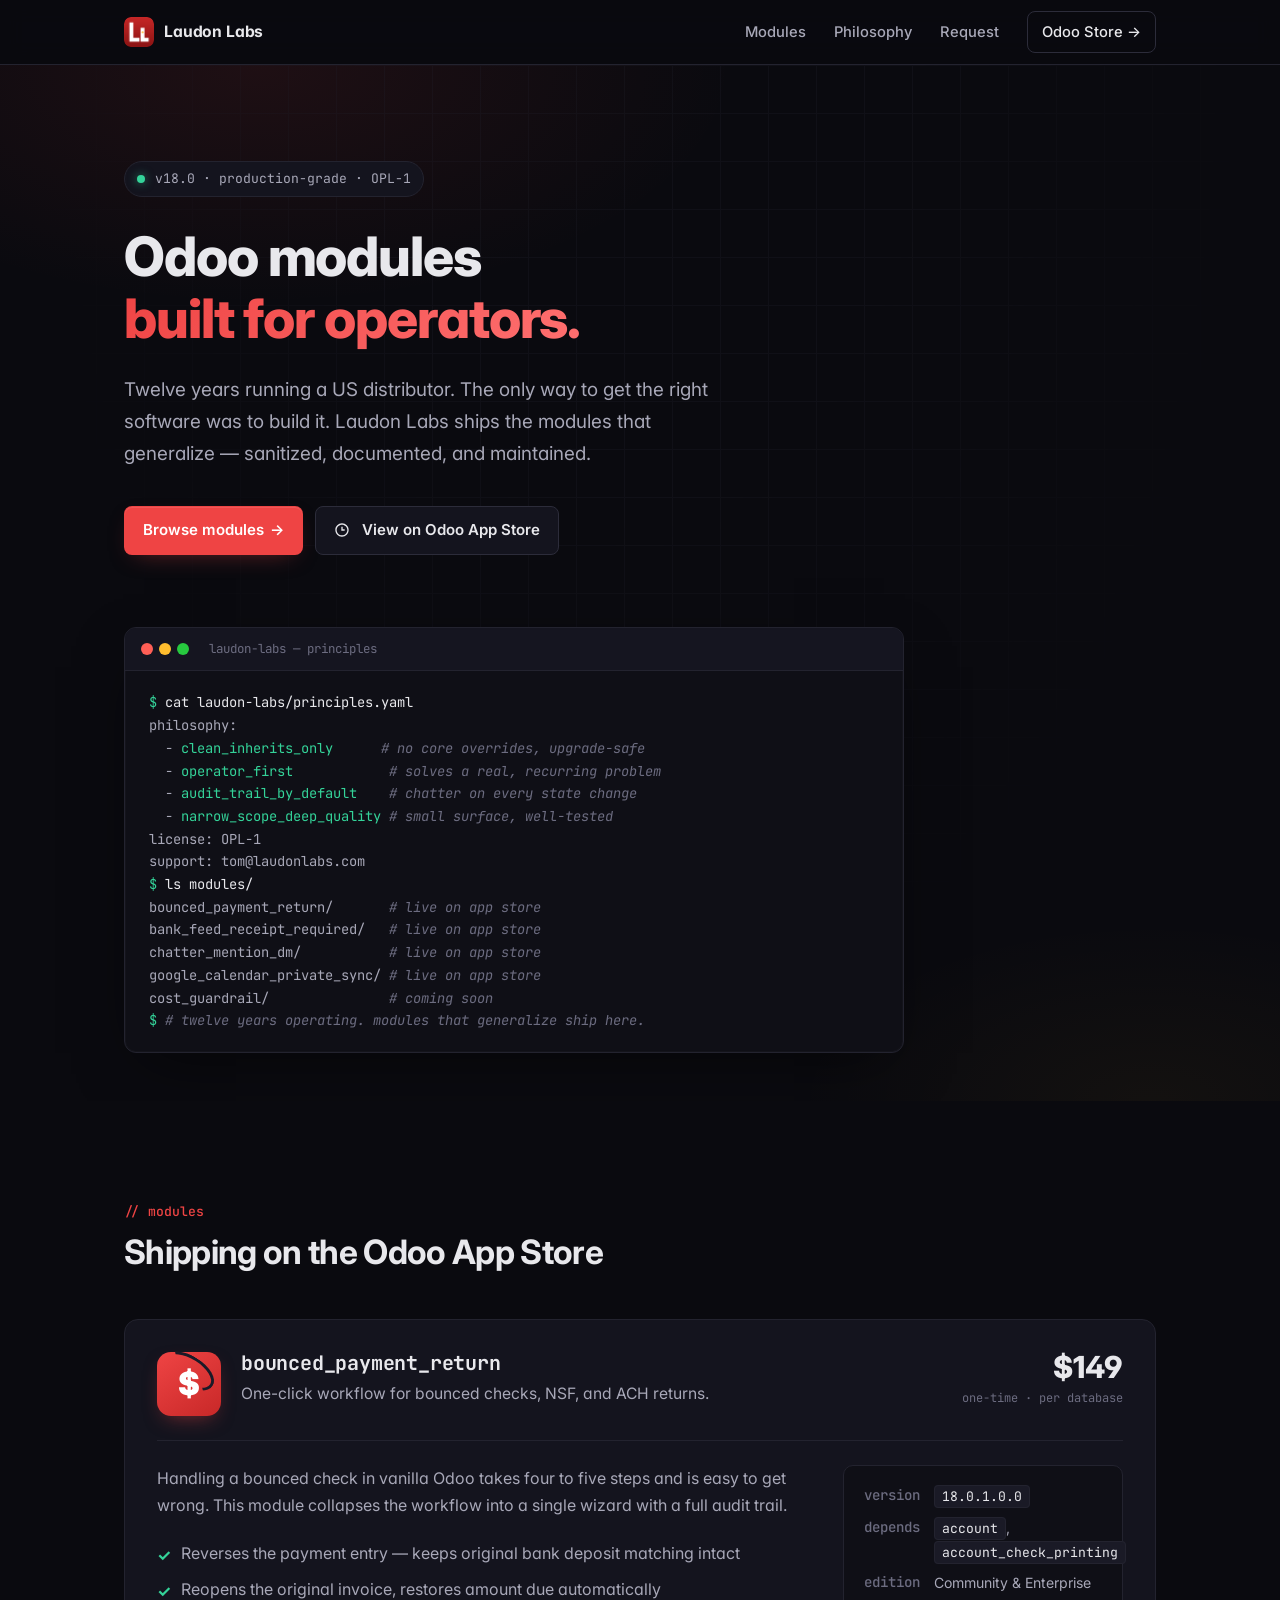
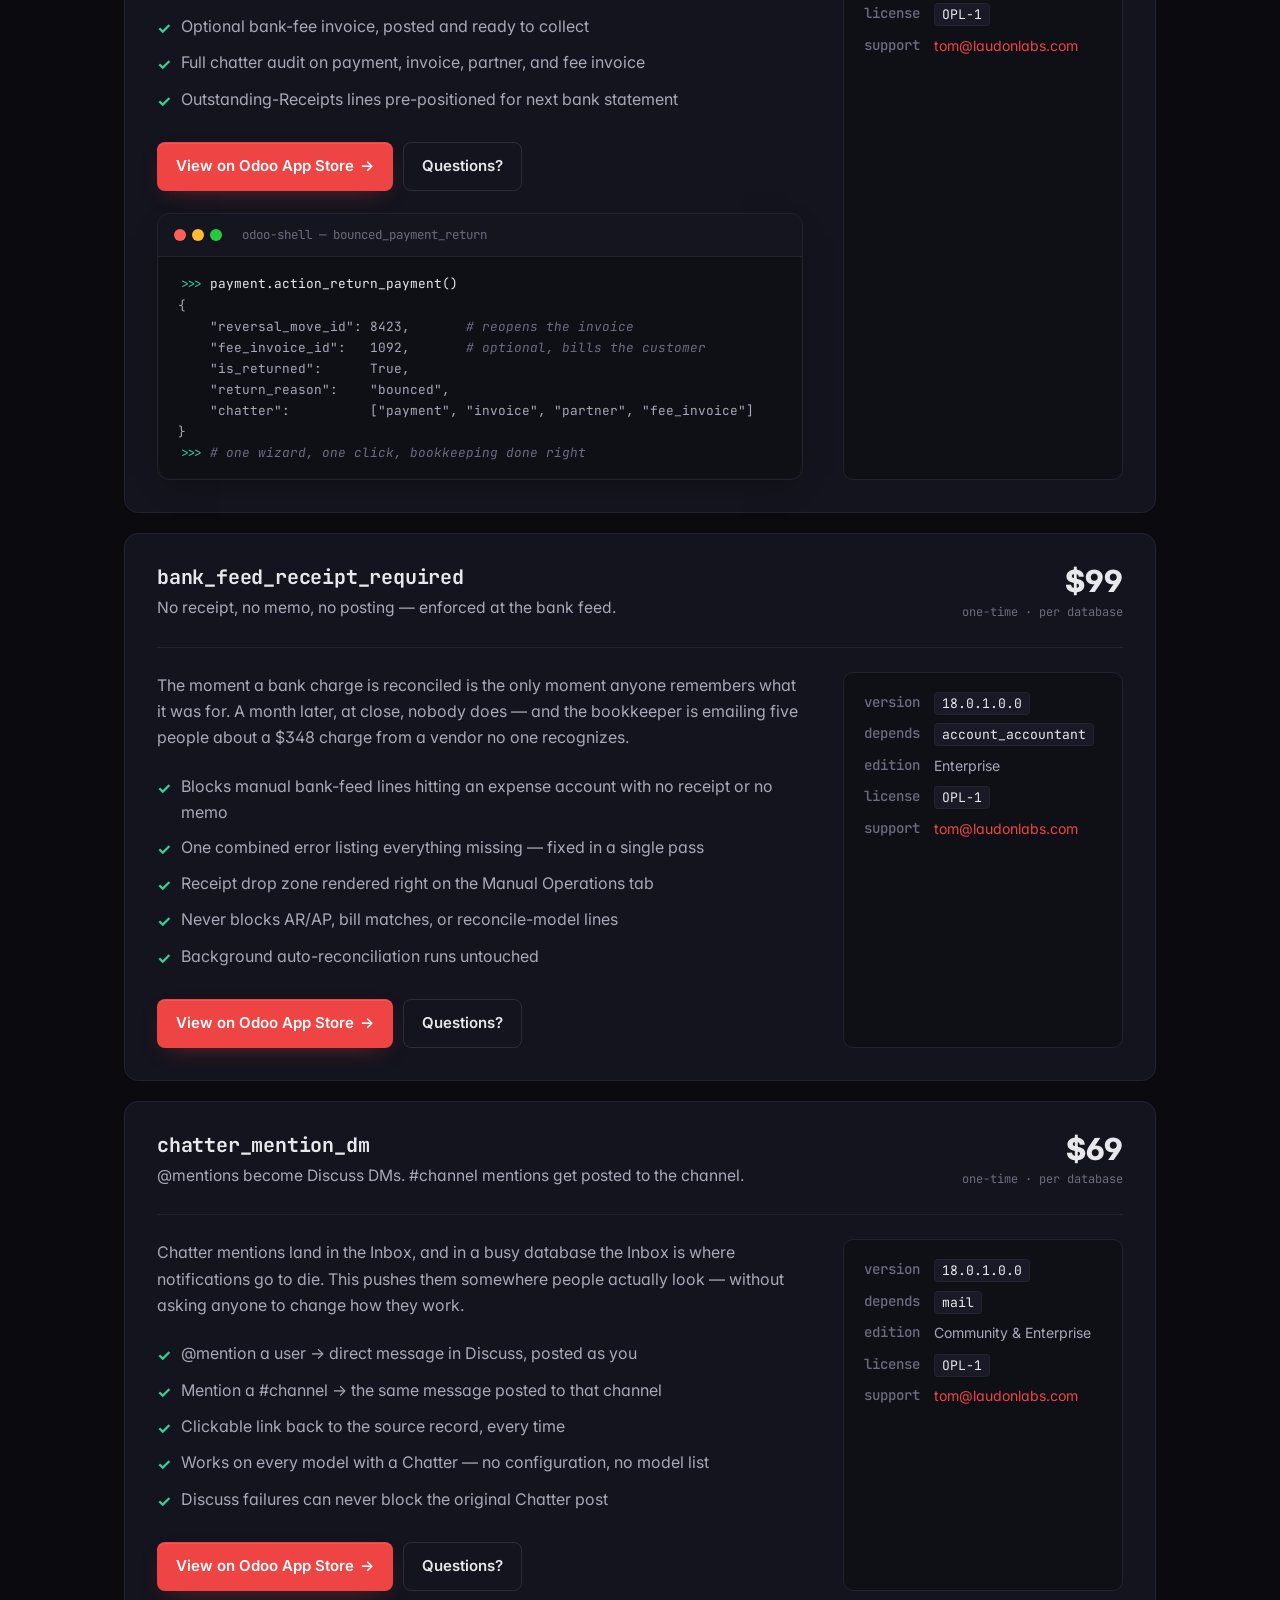
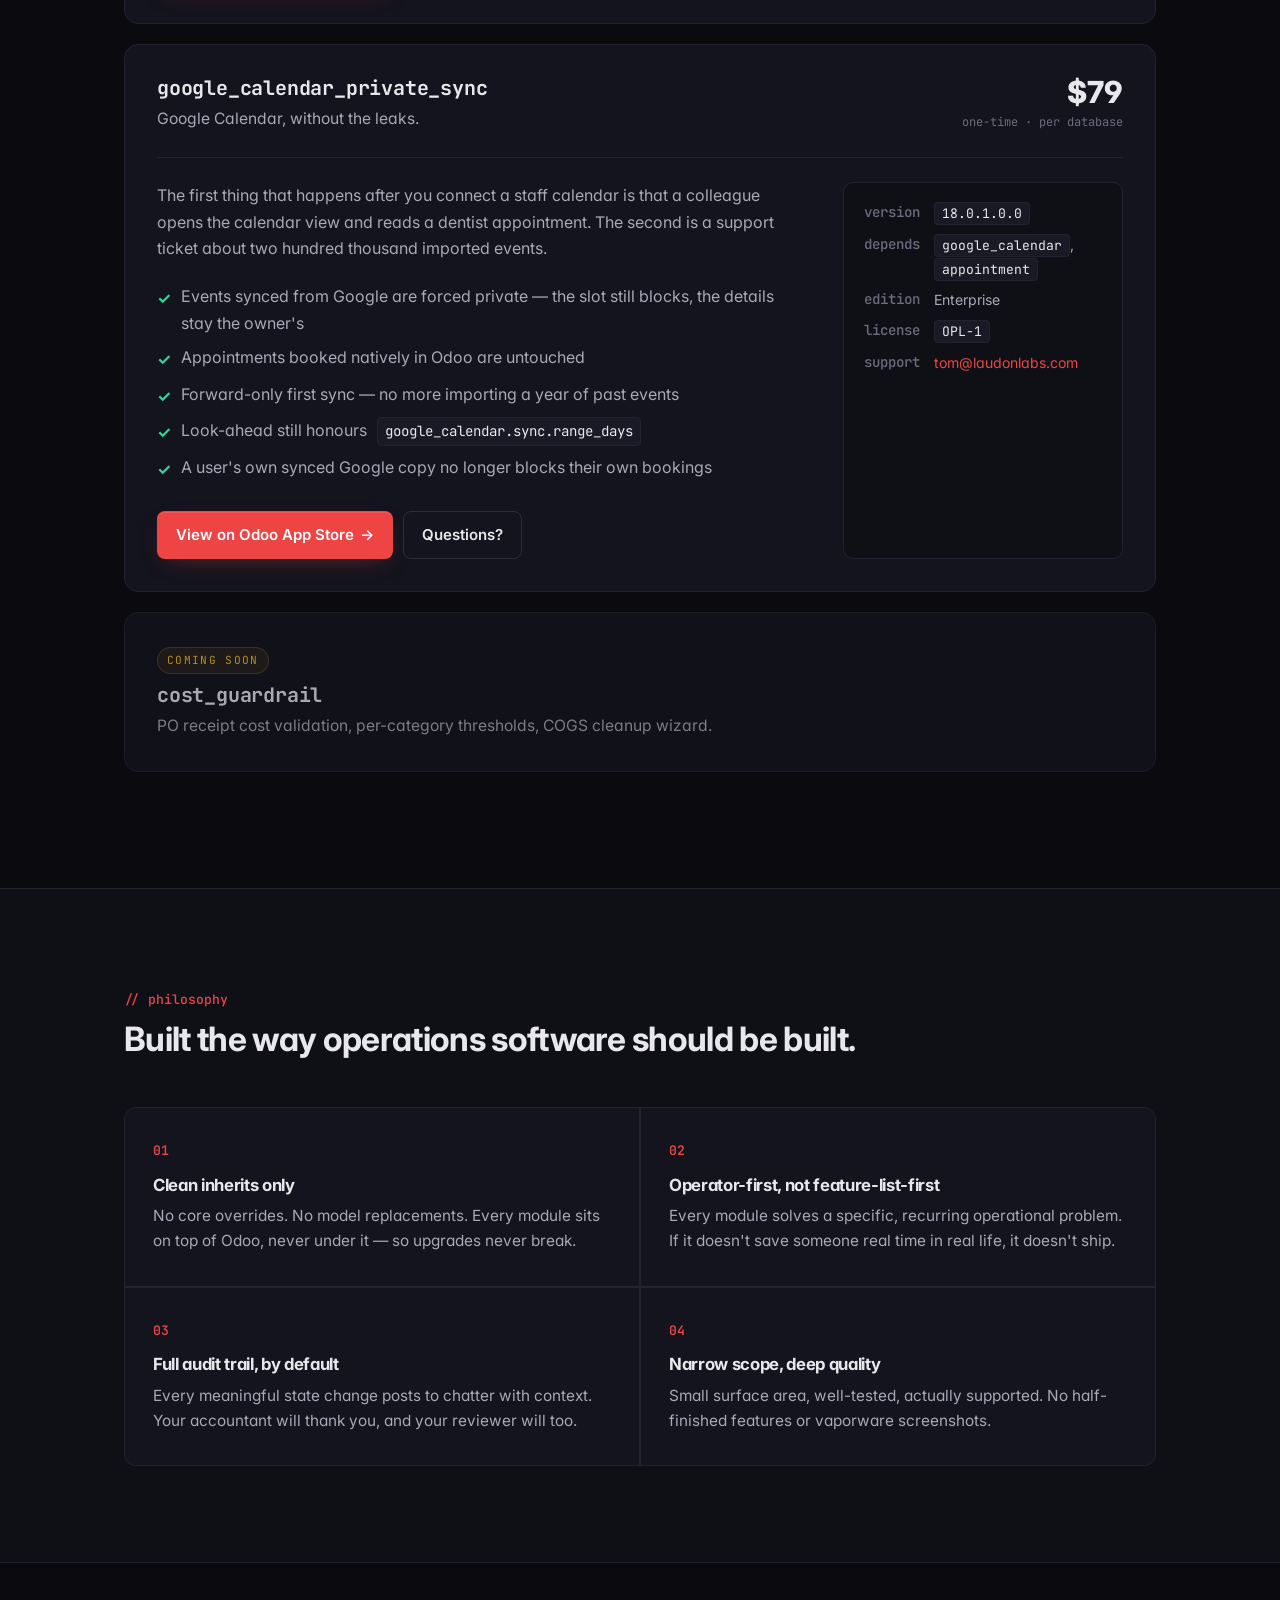
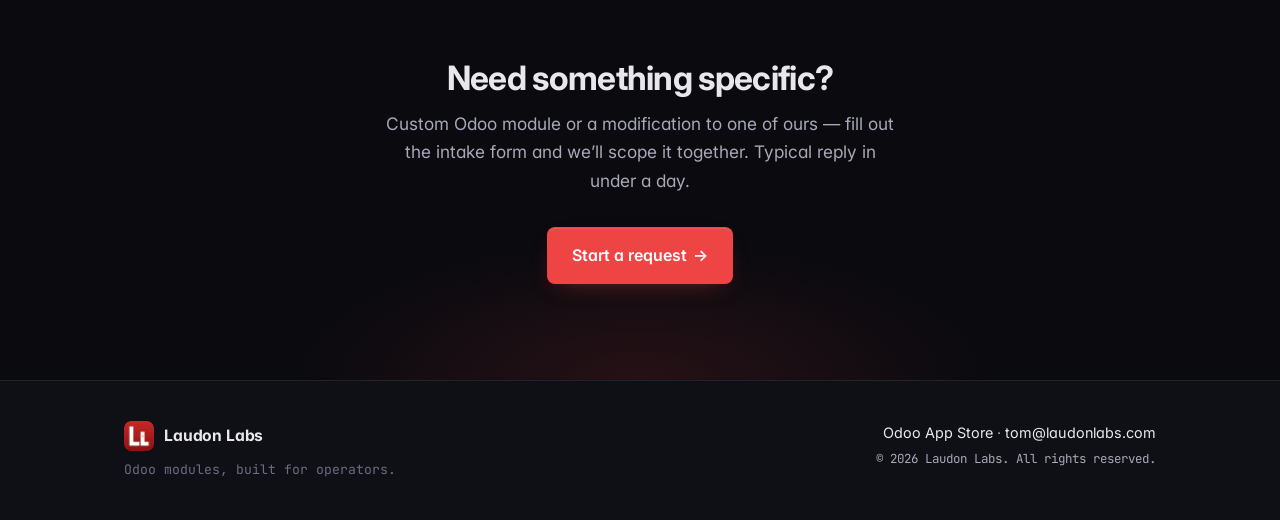
==== commit a5a751b3: "Replace vaporware cards with the three modules that actually shipped The site advertised product_gl_" ====
--- a/index.html
+++ b/index.html
@@ -72,10 +72,11 @@
 <span class="t-out">license: OPL-1</span>
 <span class="t-out">support: tom@laudonlabs.com</span>
 <span class="t-prompt">$</span> <span class="t-cmd">ls modules/</span>
-<span class="t-out">bounced_payment_return/   <span class="t-comment"># live on app store</span></span>
-<span class="t-out">cost_guardrail/           <span class="t-comment"># coming soon</span></span>
-<span class="t-out">stock_reorder_enh/        <span class="t-comment"># in development</span></span>
-<span class="t-out">stock_pick_cart/          <span class="t-comment"># in development</span></span>
+<span class="t-out">bounced_payment_return/       <span class="t-comment"># live on app store</span></span>
+<span class="t-out">bank_feed_receipt_required/   <span class="t-comment"># live on app store</span></span>
+<span class="t-out">chatter_mention_dm/           <span class="t-comment"># live on app store</span></span>
+<span class="t-out">google_calendar_private_sync/ <span class="t-comment"># live on app store</span></span>
+<span class="t-out">cost_guardrail/               <span class="t-comment"># coming soon</span></span>
 <span class="t-prompt">$</span> <span class="t-comment"># twelve years operating. modules that generalize ship here.</span></pre>
     </div>
   </div>
@@ -153,6 +154,137 @@
       </div>
     </article>
 
+    <article class="module">
+      <header class="module-head">
+        <div class="module-title">
+          <h3>bank_feed_receipt_required</h3>
+          <p class="module-tag">No receipt, no memo, no posting &mdash; enforced at the bank feed.</p>
+        </div>
+        <div class="module-price">
+          <span class="price">$99</span>
+          <span class="price-note">one-time &middot; per database</span>
+        </div>
+      </header>
+
+      <div class="module-grid">
+        <div class="module-body">
+          <p>
+            The moment a bank charge is reconciled is the only moment anyone
+            remembers what it was for. A month later, at close, nobody does &mdash;
+            and the bookkeeper is emailing five people about a $348 charge from a
+            vendor no one recognizes.
+          </p>
+          <ul class="bullet-list">
+            <li><span>&#10003;</span> Blocks manual bank-feed lines hitting an expense account with no receipt or no memo</li>
+            <li><span>&#10003;</span> One combined error listing everything missing &mdash; fixed in a single pass</li>
+            <li><span>&#10003;</span> Receipt drop zone rendered right on the Manual Operations tab</li>
+            <li><span>&#10003;</span> Never blocks AR/AP, bill matches, or reconcile-model lines</li>
+            <li><span>&#10003;</span> Background auto-reconciliation runs untouched</li>
+          </ul>
+          <div class="module-actions">
+            <a href="https://apps.odoo.com/apps/modules/18.0/bank_feed_receipt_required" target="_blank" rel="noopener" class="btn btn-primary">View on Odoo App Store <span class="arrow">&rarr;</span></a>
+            <a href="mailto:tom@laudonlabs.com?subject=bank_feed_receipt_required" class="btn btn-ghost">Questions?</a>
+          </div>
+        </div>
+        <aside class="module-spec">
+          <dl>
+            <dt>version</dt><dd><code>18.0.1.0.0</code></dd>
+            <dt>depends</dt><dd><code>account_accountant</code></dd>
+            <dt>edition</dt><dd>Enterprise</dd>
+            <dt>license</dt><dd><code>OPL-1</code></dd>
+            <dt>support</dt><dd><a href="mailto:tom@laudonlabs.com">tom@laudonlabs.com</a></dd>
+          </dl>
+        </aside>
+      </div>
+    </article>
+
+    <article class="module">
+      <header class="module-head">
+        <div class="module-title">
+          <h3>chatter_mention_dm</h3>
+          <p class="module-tag">@mentions become Discuss DMs. #channel mentions get posted to the channel.</p>
+        </div>
+        <div class="module-price">
+          <span class="price">$69</span>
+          <span class="price-note">one-time &middot; per database</span>
+        </div>
+      </header>
+
+      <div class="module-grid">
+        <div class="module-body">
+          <p>
+            Chatter mentions land in the Inbox, and in a busy database the Inbox
+            is where notifications go to die. This pushes them somewhere people
+            actually look &mdash; without asking anyone to change how they work.
+          </p>
+          <ul class="bullet-list">
+            <li><span>&#10003;</span> @mention a user &rarr; direct message in Discuss, posted as you</li>
+            <li><span>&#10003;</span> Mention a #channel &rarr; the same message posted to that channel</li>
+            <li><span>&#10003;</span> Clickable link back to the source record, every time</li>
+            <li><span>&#10003;</span> Works on every model with a Chatter &mdash; no configuration, no model list</li>
+            <li><span>&#10003;</span> Discuss failures can never block the original Chatter post</li>
+          </ul>
+          <div class="module-actions">
+            <a href="https://apps.odoo.com/apps/modules/18.0/chatter_mention_dm" target="_blank" rel="noopener" class="btn btn-primary">View on Odoo App Store <span class="arrow">&rarr;</span></a>
+            <a href="mailto:tom@laudonlabs.com?subject=chatter_mention_dm" class="btn btn-ghost">Questions?</a>
+          </div>
+        </div>
+        <aside class="module-spec">
+          <dl>
+            <dt>version</dt><dd><code>18.0.1.0.0</code></dd>
+            <dt>depends</dt><dd><code>mail</code></dd>
+            <dt>edition</dt><dd>Community &amp; Enterprise</dd>
+            <dt>license</dt><dd><code>OPL-1</code></dd>
+            <dt>support</dt><dd><a href="mailto:tom@laudonlabs.com">tom@laudonlabs.com</a></dd>
+          </dl>
+        </aside>
+      </div>
+    </article>
+
+    <article class="module">
+      <header class="module-head">
+        <div class="module-title">
+          <h3>google_calendar_private_sync</h3>
+          <p class="module-tag">Google Calendar, without the leaks.</p>
+        </div>
+        <div class="module-price">
+          <span class="price">$79</span>
+          <span class="price-note">one-time &middot; per database</span>
+        </div>
+      </header>
+
+      <div class="module-grid">
+        <div class="module-body">
+          <p>
+            The first thing that happens after you connect a staff calendar is
+            that a colleague opens the calendar view and reads a dentist
+            appointment. The second is a support ticket about two hundred
+            thousand imported events.
+          </p>
+          <ul class="bullet-list">
+            <li><span>&#10003;</span> Events synced from Google are forced private &mdash; the slot still blocks, the details stay the owner's</li>
+            <li><span>&#10003;</span> Appointments booked natively in Odoo are untouched</li>
+            <li><span>&#10003;</span> Forward-only first sync &mdash; no more importing a year of past events</li>
+            <li><span>&#10003;</span> Look-ahead still honours <code>google_calendar.sync.range_days</code></li>
+            <li><span>&#10003;</span> A user's own synced Google copy no longer blocks their own bookings</li>
+          </ul>
+          <div class="module-actions">
+            <a href="https://apps.odoo.com/apps/modules/18.0/google_calendar_private_sync" target="_blank" rel="noopener" class="btn btn-primary">View on Odoo App Store <span class="arrow">&rarr;</span></a>
+            <a href="mailto:tom@laudonlabs.com?subject=google_calendar_private_sync" class="btn btn-ghost">Questions?</a>
+          </div>
+        </div>
+        <aside class="module-spec">
+          <dl>
+            <dt>version</dt><dd><code>18.0.1.0.0</code></dd>
+            <dt>depends</dt><dd><code>google_calendar</code>, <code>appointment</code></dd>
+            <dt>edition</dt><dd>Enterprise</dd>
+            <dt>license</dt><dd><code>OPL-1</code></dd>
+            <dt>support</dt><dd><a href="mailto:tom@laudonlabs.com">tom@laudonlabs.com</a></dd>
+          </dl>
+        </aside>
+      </div>
+    </article>
+
     <article class="module module--coming">
       <header class="module-head">
         <div class="module-title">
@@ -163,35 +295,6 @@
       </header>
     </article>
 
-    <article class="module module--coming">
-      <header class="module-head">
-        <div class="module-title">
-          <span class="coming-label">in development</span>
-          <h3>product_gl_map</h3>
-          <p class="module-tag">Push COGS &amp; revenue accounts down to the product level &mdash; segmented P&amp;L without relying on accounting category defaults.</p>
-        </div>
-      </header>
-    </article>
-
-    <article class="module module--coming">
-      <header class="module-head">
-        <div class="module-title">
-          <span class="coming-label">in development</span>
-          <h3>stock_reorder_enh</h3>
-          <p class="module-tag">Demand-driven min/max with seasonality, auto-expanding sample window, and advisor audit.</p>
-        </div>
-      </header>
-    </article>
-
-    <article class="module module--coming">
-      <header class="module-head">
-        <div class="module-title">
-          <span class="coming-label">in development</span>
-          <h3>stock_pick_cart</h3>
-          <p class="module-tag">OWL-based cart &amp; tote picking UI with wave wizard, multi-tote batch, and barcode-driven flow.</p>
-        </div>
-      </header>
-    </article>
   </div>
 </section>
 
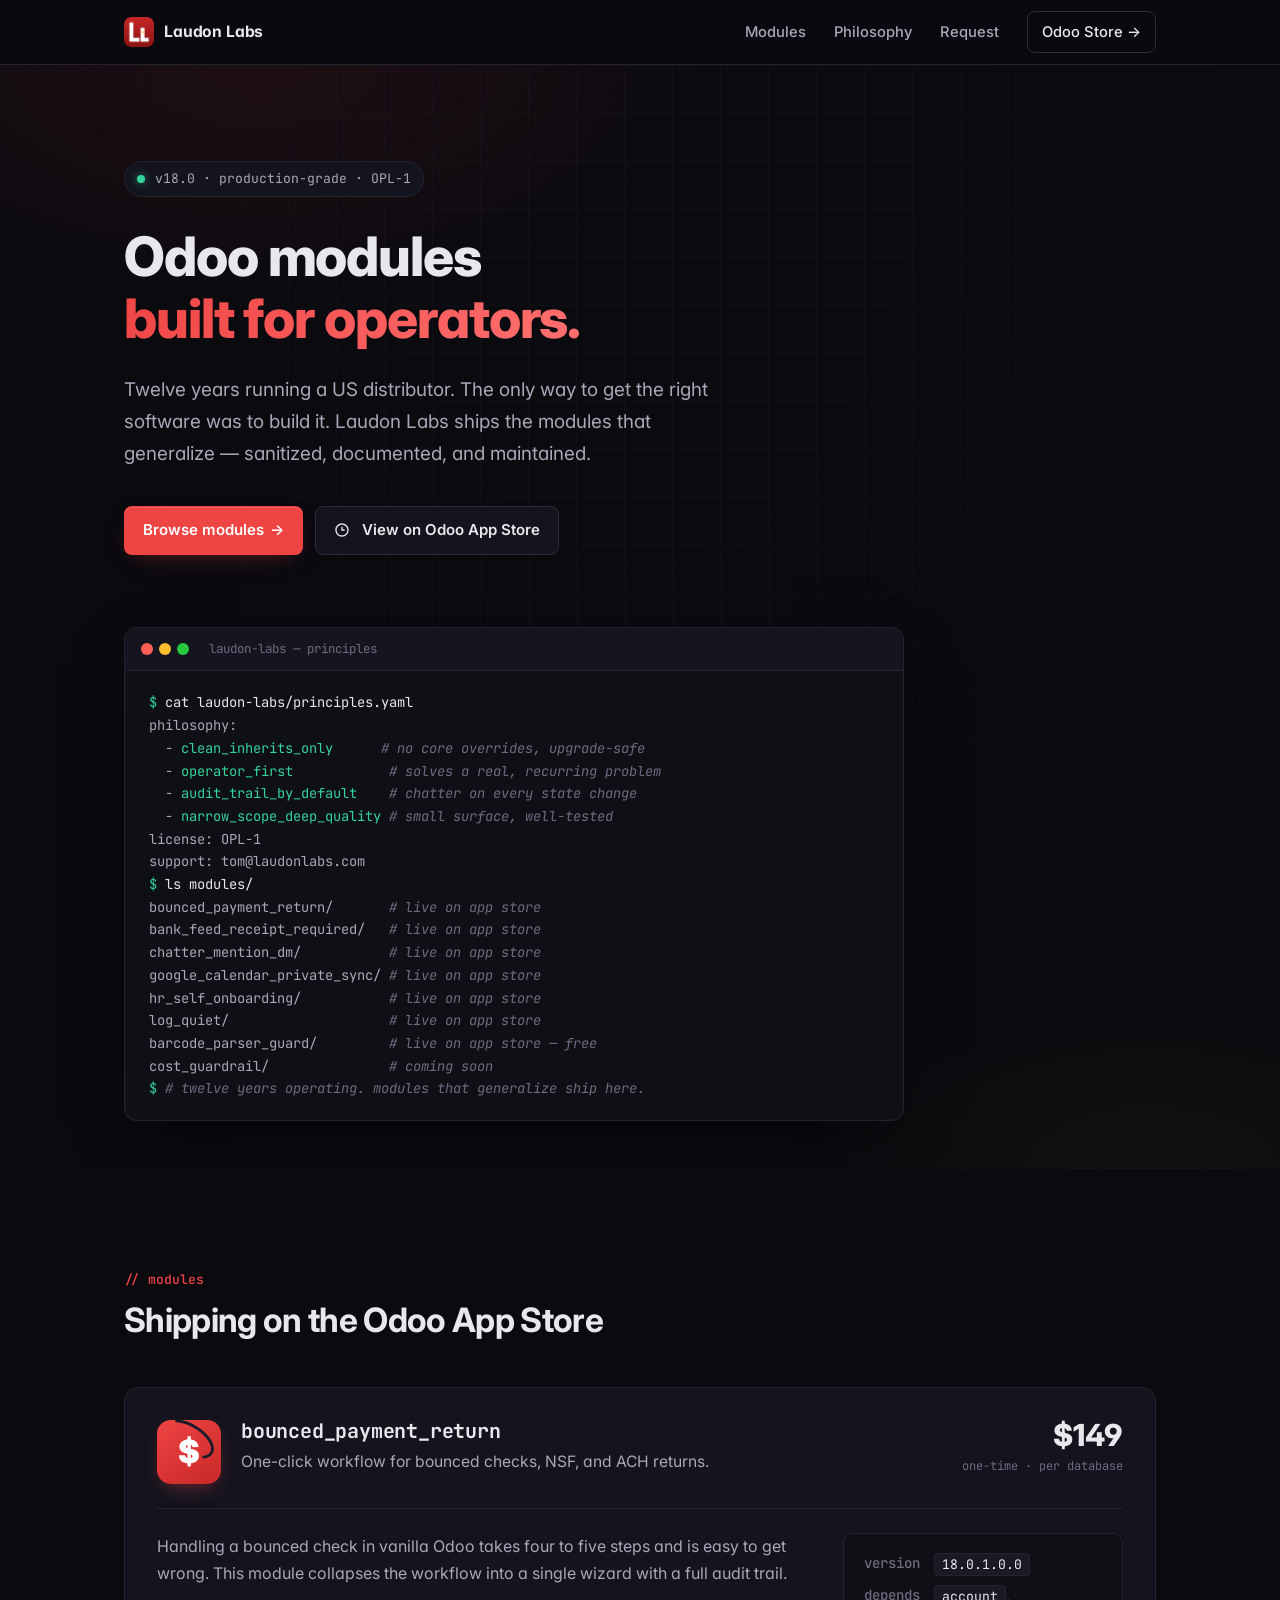
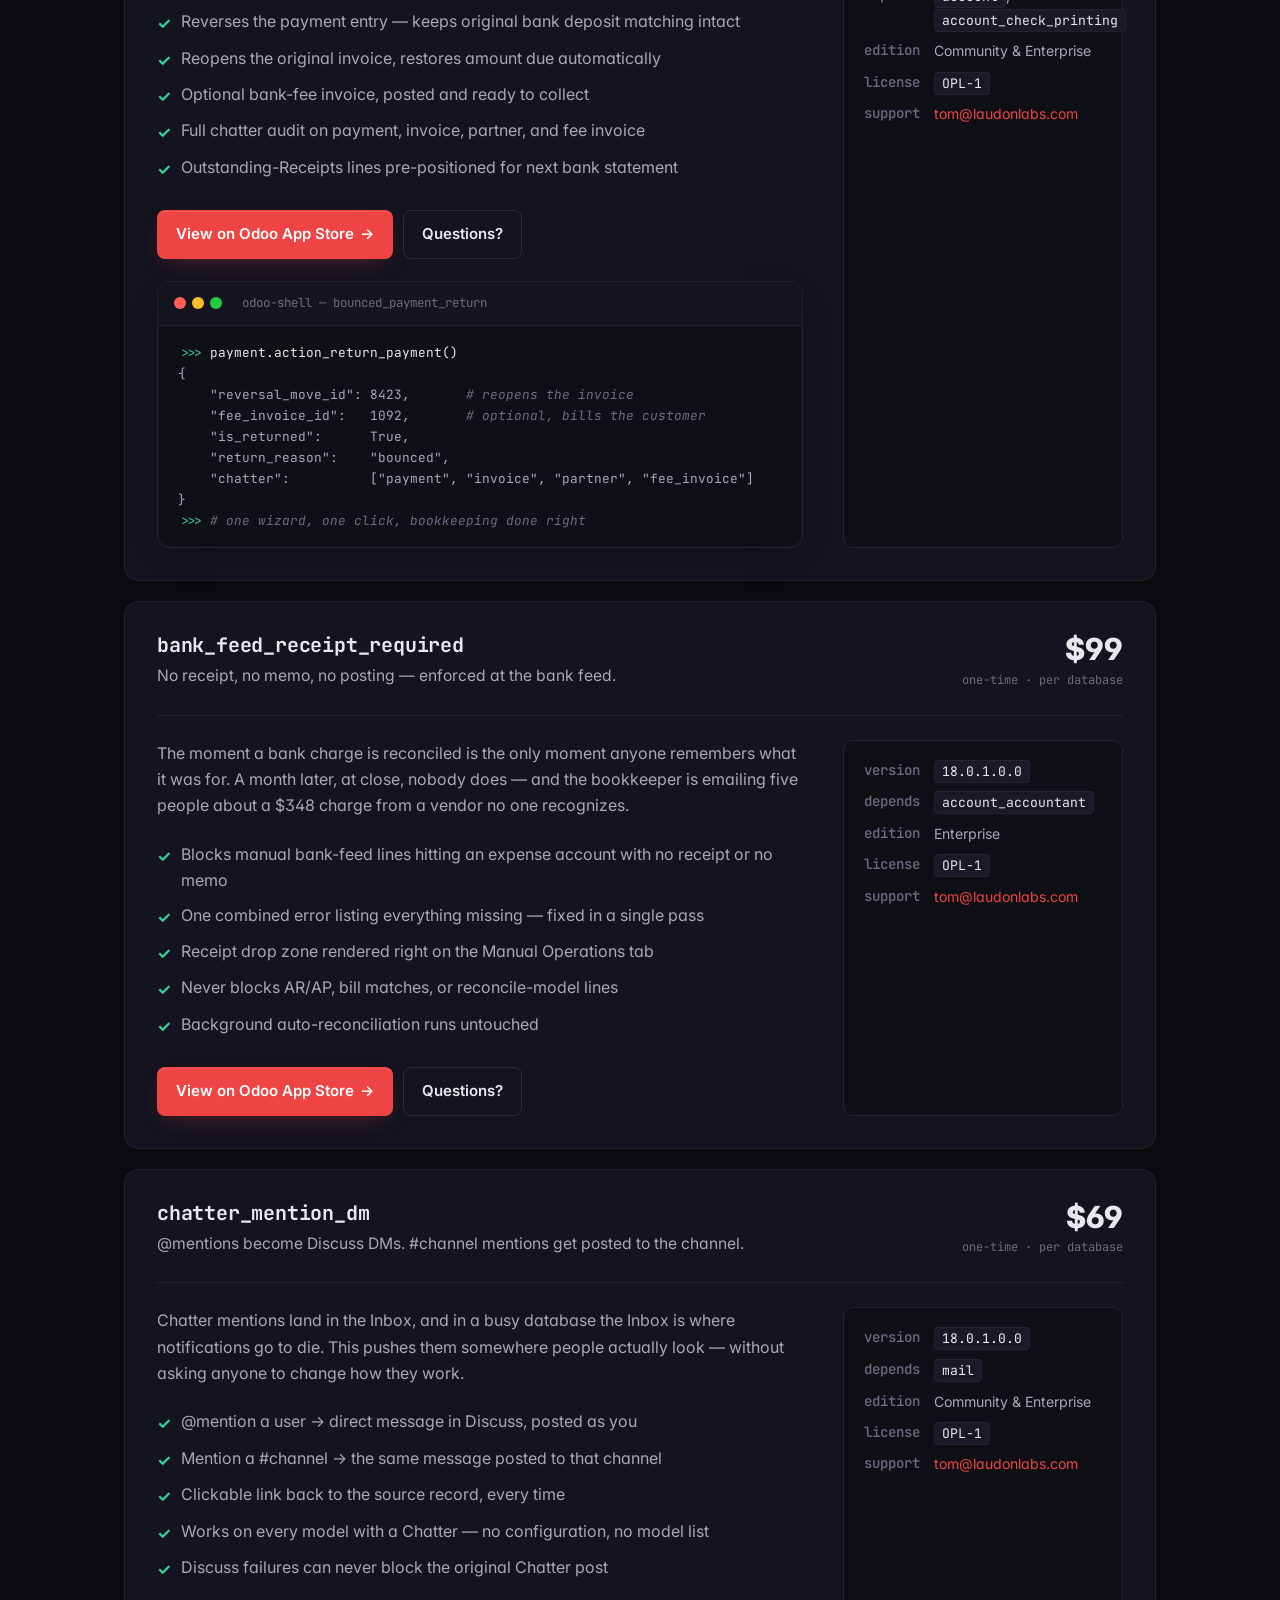
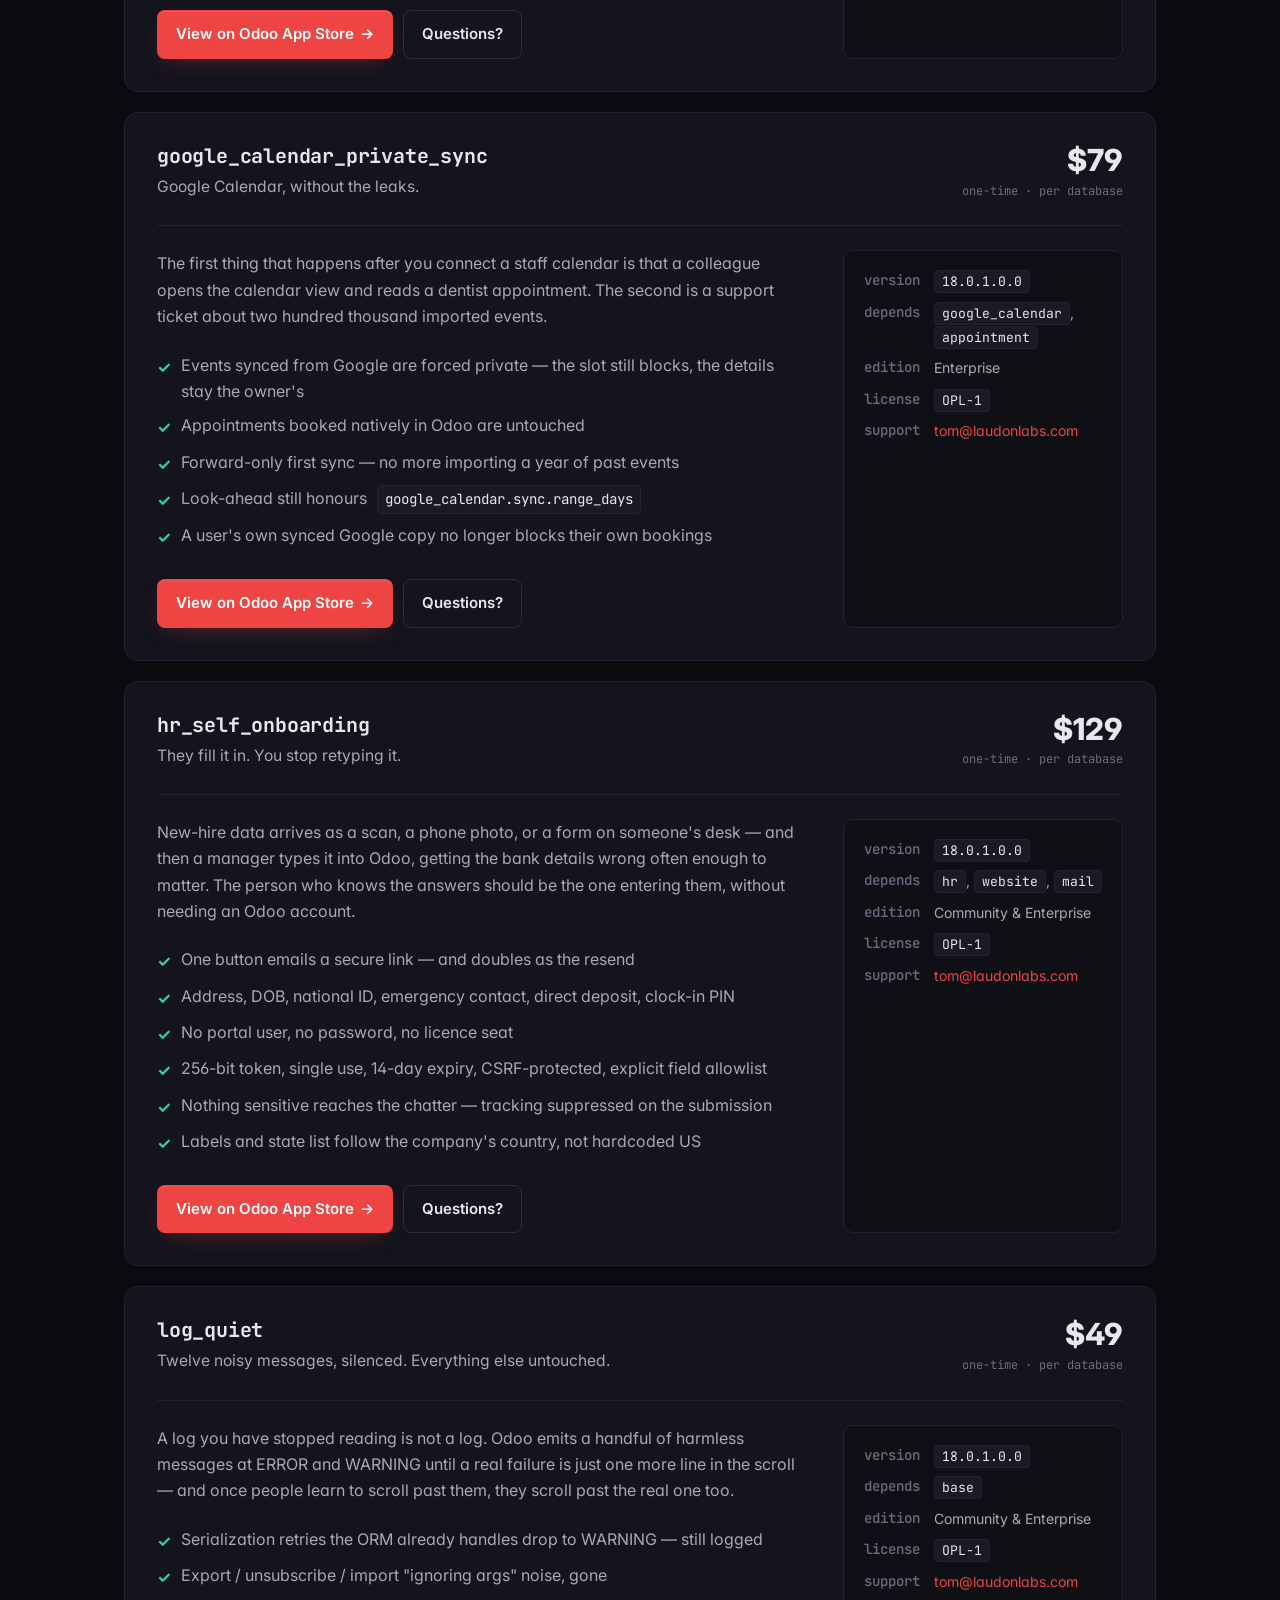
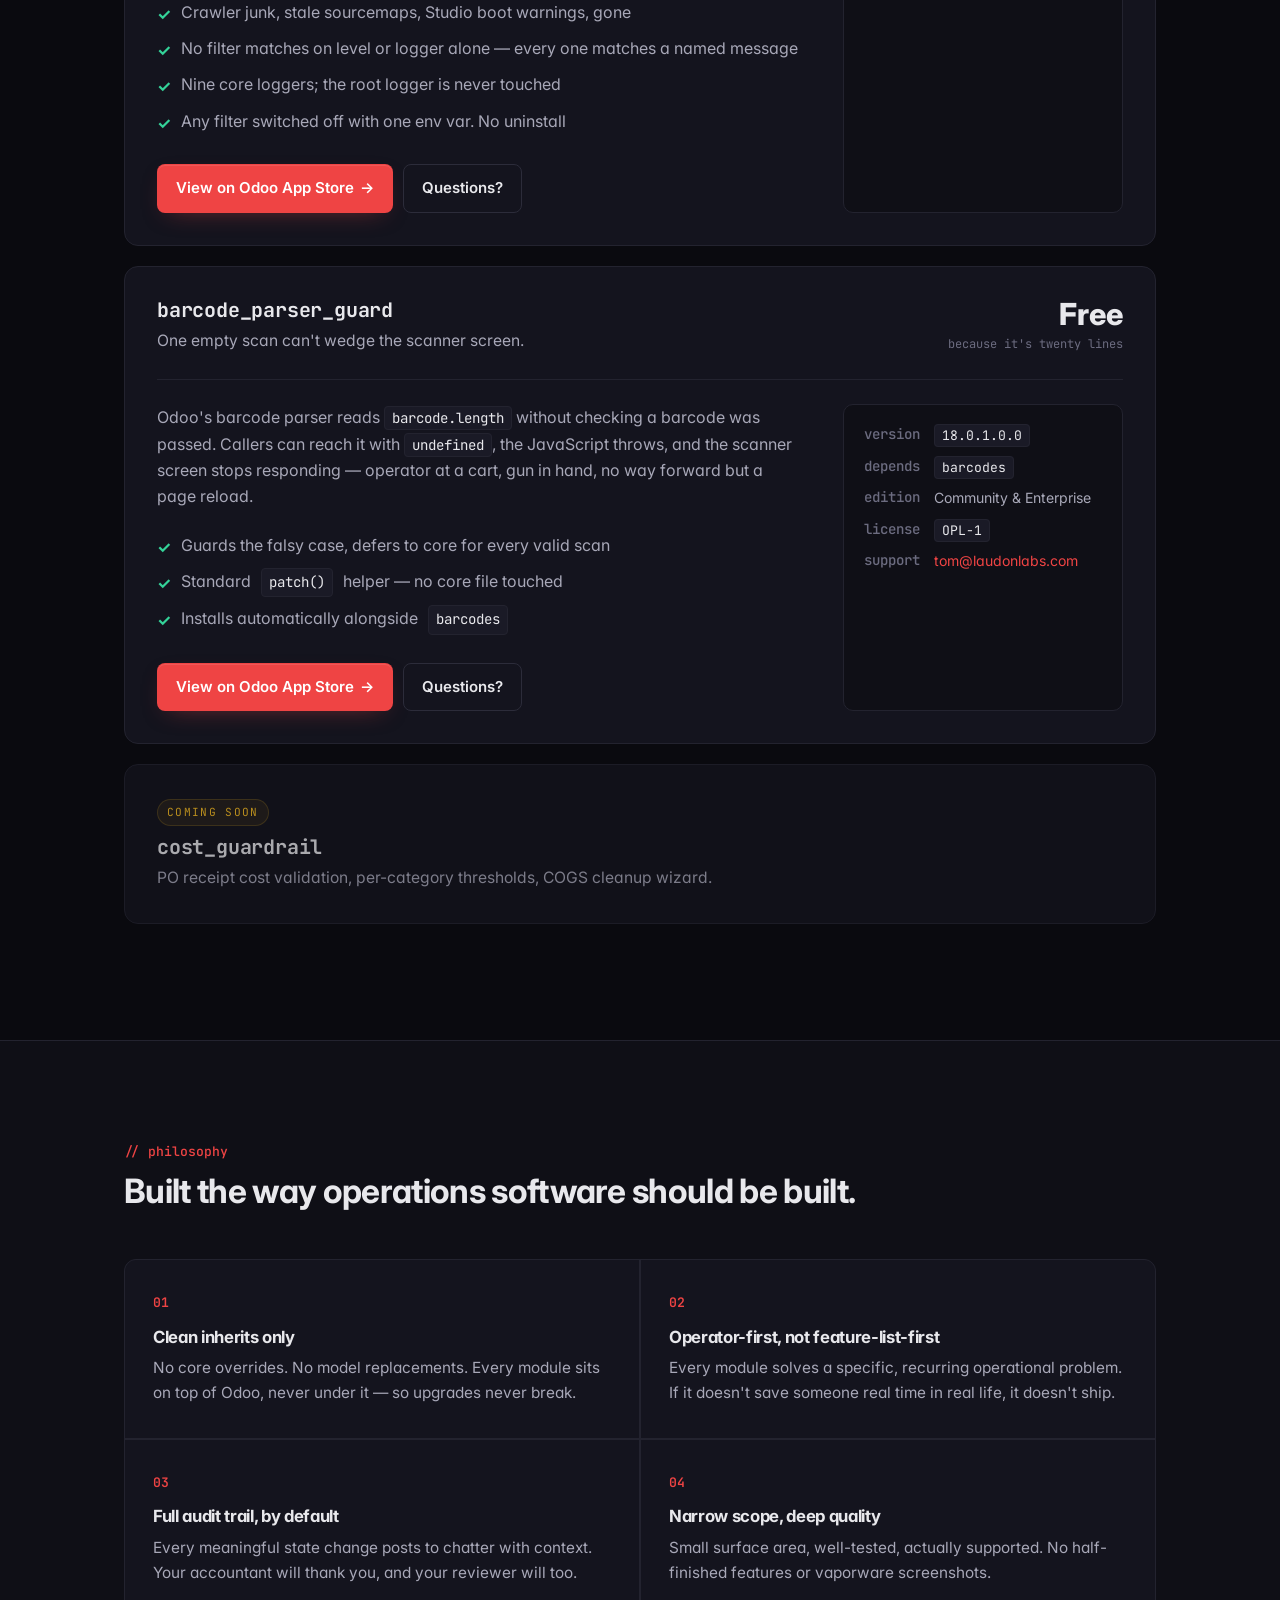
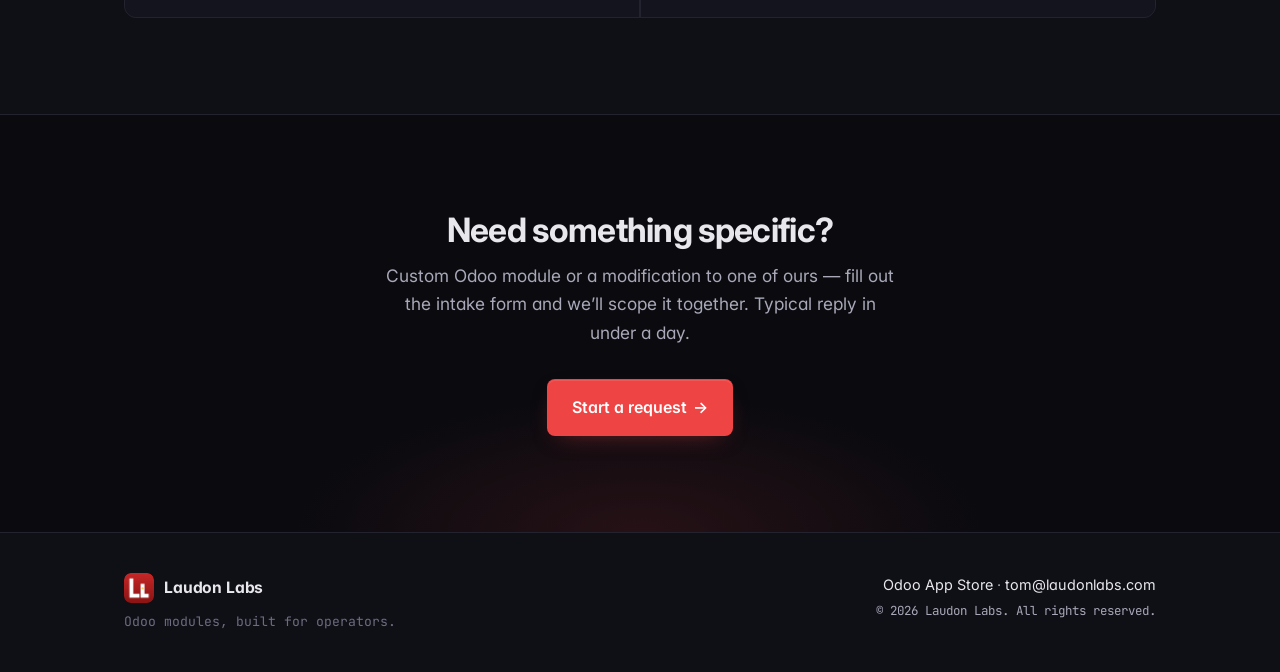
==== commit fc56cbcc: "Add the three new live modules to the site hr_self_onboarding ($129), log_quiet ($49) and barcode_pa" ====
--- a/index.html
+++ b/index.html
@@ -76,6 +76,9 @@
 <span class="t-out">bank_feed_receipt_required/   <span class="t-comment"># live on app store</span></span>
 <span class="t-out">chatter_mention_dm/           <span class="t-comment"># live on app store</span></span>
 <span class="t-out">google_calendar_private_sync/ <span class="t-comment"># live on app store</span></span>
+<span class="t-out">hr_self_onboarding/           <span class="t-comment"># live on app store</span></span>
+<span class="t-out">log_quiet/                    <span class="t-comment"># live on app store</span></span>
+<span class="t-out">barcode_parser_guard/         <span class="t-comment"># live on app store — free</span></span>
 <span class="t-out">cost_guardrail/               <span class="t-comment"># coming soon</span></span>
 <span class="t-prompt">$</span> <span class="t-comment"># twelve years operating. modules that generalize ship here.</span></pre>
     </div>
@@ -285,6 +288,138 @@
       </div>
     </article>
 
+    <article class="module">
+      <header class="module-head">
+        <div class="module-title">
+          <h3>hr_self_onboarding</h3>
+          <p class="module-tag">They fill it in. You stop retyping it.</p>
+        </div>
+        <div class="module-price">
+          <span class="price">$129</span>
+          <span class="price-note">one-time &middot; per database</span>
+        </div>
+      </header>
+
+      <div class="module-grid">
+        <div class="module-body">
+          <p>
+            New-hire data arrives as a scan, a phone photo, or a form on someone's
+            desk &mdash; and then a manager types it into Odoo, getting the bank
+            details wrong often enough to matter. The person who knows the answers
+            should be the one entering them, without needing an Odoo account.
+          </p>
+          <ul class="bullet-list">
+            <li><span>&#10003;</span> One button emails a secure link &mdash; and doubles as the resend</li>
+            <li><span>&#10003;</span> Address, DOB, national ID, emergency contact, direct deposit, clock-in PIN</li>
+            <li><span>&#10003;</span> No portal user, no password, no licence seat</li>
+            <li><span>&#10003;</span> 256-bit token, single use, 14-day expiry, CSRF-protected, explicit field allowlist</li>
+            <li><span>&#10003;</span> Nothing sensitive reaches the chatter &mdash; tracking suppressed on the submission</li>
+            <li><span>&#10003;</span> Labels and state list follow the company's country, not hardcoded US</li>
+          </ul>
+          <div class="module-actions">
+            <a href="https://apps.odoo.com/apps/modules/18.0/hr_self_onboarding" target="_blank" rel="noopener" class="btn btn-primary">View on Odoo App Store <span class="arrow">&rarr;</span></a>
+            <a href="mailto:tom@laudonlabs.com?subject=hr_self_onboarding" class="btn btn-ghost">Questions?</a>
+          </div>
+        </div>
+        <aside class="module-spec">
+          <dl>
+            <dt>version</dt><dd><code>18.0.1.0.0</code></dd>
+            <dt>depends</dt><dd><code>hr</code>, <code>website</code>, <code>mail</code></dd>
+            <dt>edition</dt><dd>Community &amp; Enterprise</dd>
+            <dt>license</dt><dd><code>OPL-1</code></dd>
+            <dt>support</dt><dd><a href="mailto:tom@laudonlabs.com">tom@laudonlabs.com</a></dd>
+          </dl>
+        </aside>
+      </div>
+    </article>
+
+    <article class="module">
+      <header class="module-head">
+        <div class="module-title">
+          <h3>log_quiet</h3>
+          <p class="module-tag">Twelve noisy messages, silenced. Everything else untouched.</p>
+        </div>
+        <div class="module-price">
+          <span class="price">$49</span>
+          <span class="price-note">one-time &middot; per database</span>
+        </div>
+      </header>
+
+      <div class="module-grid">
+        <div class="module-body">
+          <p>
+            A log you have stopped reading is not a log. Odoo emits a handful of
+            harmless messages at ERROR and WARNING until a real failure is just one
+            more line in the scroll &mdash; and once people learn to scroll past
+            them, they scroll past the real one too.
+          </p>
+          <ul class="bullet-list">
+            <li><span>&#10003;</span> Serialization retries the ORM already handles drop to WARNING &mdash; still logged</li>
+            <li><span>&#10003;</span> Export / unsubscribe / import "ignoring args" noise, gone</li>
+            <li><span>&#10003;</span> Crawler junk, stale sourcemaps, Studio boot warnings, gone</li>
+            <li><span>&#10003;</span> No filter matches on level or logger alone &mdash; every one matches a named message</li>
+            <li><span>&#10003;</span> Nine core loggers; the root logger is never touched</li>
+            <li><span>&#10003;</span> Any filter switched off with one env var. No uninstall</li>
+          </ul>
+          <div class="module-actions">
+            <a href="https://apps.odoo.com/apps/modules/18.0/log_quiet" target="_blank" rel="noopener" class="btn btn-primary">View on Odoo App Store <span class="arrow">&rarr;</span></a>
+            <a href="mailto:tom@laudonlabs.com?subject=log_quiet" class="btn btn-ghost">Questions?</a>
+          </div>
+        </div>
+        <aside class="module-spec">
+          <dl>
+            <dt>version</dt><dd><code>18.0.1.0.0</code></dd>
+            <dt>depends</dt><dd><code>base</code></dd>
+            <dt>edition</dt><dd>Community &amp; Enterprise</dd>
+            <dt>license</dt><dd><code>OPL-1</code></dd>
+            <dt>support</dt><dd><a href="mailto:tom@laudonlabs.com">tom@laudonlabs.com</a></dd>
+          </dl>
+        </aside>
+      </div>
+    </article>
+
+    <article class="module">
+      <header class="module-head">
+        <div class="module-title">
+          <h3>barcode_parser_guard</h3>
+          <p class="module-tag">One empty scan can't wedge the scanner screen.</p>
+        </div>
+        <div class="module-price">
+          <span class="price">Free</span>
+          <span class="price-note">because it's twenty lines</span>
+        </div>
+      </header>
+
+      <div class="module-grid">
+        <div class="module-body">
+          <p>
+            Odoo's barcode parser reads <code>barcode.length</code> without checking
+            a barcode was passed. Callers can reach it with <code>undefined</code>,
+            the JavaScript throws, and the scanner screen stops responding &mdash;
+            operator at a cart, gun in hand, no way forward but a page reload.
+          </p>
+          <ul class="bullet-list">
+            <li><span>&#10003;</span> Guards the falsy case, defers to core for every valid scan</li>
+            <li><span>&#10003;</span> Standard <code>patch()</code> helper &mdash; no core file touched</li>
+            <li><span>&#10003;</span> Installs automatically alongside <code>barcodes</code></li>
+          </ul>
+          <div class="module-actions">
+            <a href="https://apps.odoo.com/apps/modules/18.0/barcode_parser_guard" target="_blank" rel="noopener" class="btn btn-primary">View on Odoo App Store <span class="arrow">&rarr;</span></a>
+            <a href="mailto:tom@laudonlabs.com?subject=barcode_parser_guard" class="btn btn-ghost">Questions?</a>
+          </div>
+        </div>
+        <aside class="module-spec">
+          <dl>
+            <dt>version</dt><dd><code>18.0.1.0.0</code></dd>
+            <dt>depends</dt><dd><code>barcodes</code></dd>
+            <dt>edition</dt><dd>Community &amp; Enterprise</dd>
+            <dt>license</dt><dd><code>OPL-1</code></dd>
+            <dt>support</dt><dd><a href="mailto:tom@laudonlabs.com">tom@laudonlabs.com</a></dd>
+          </dl>
+        </aside>
+      </div>
+    </article>
+
     <article class="module module--coming">
       <header class="module-head">
         <div class="module-title">
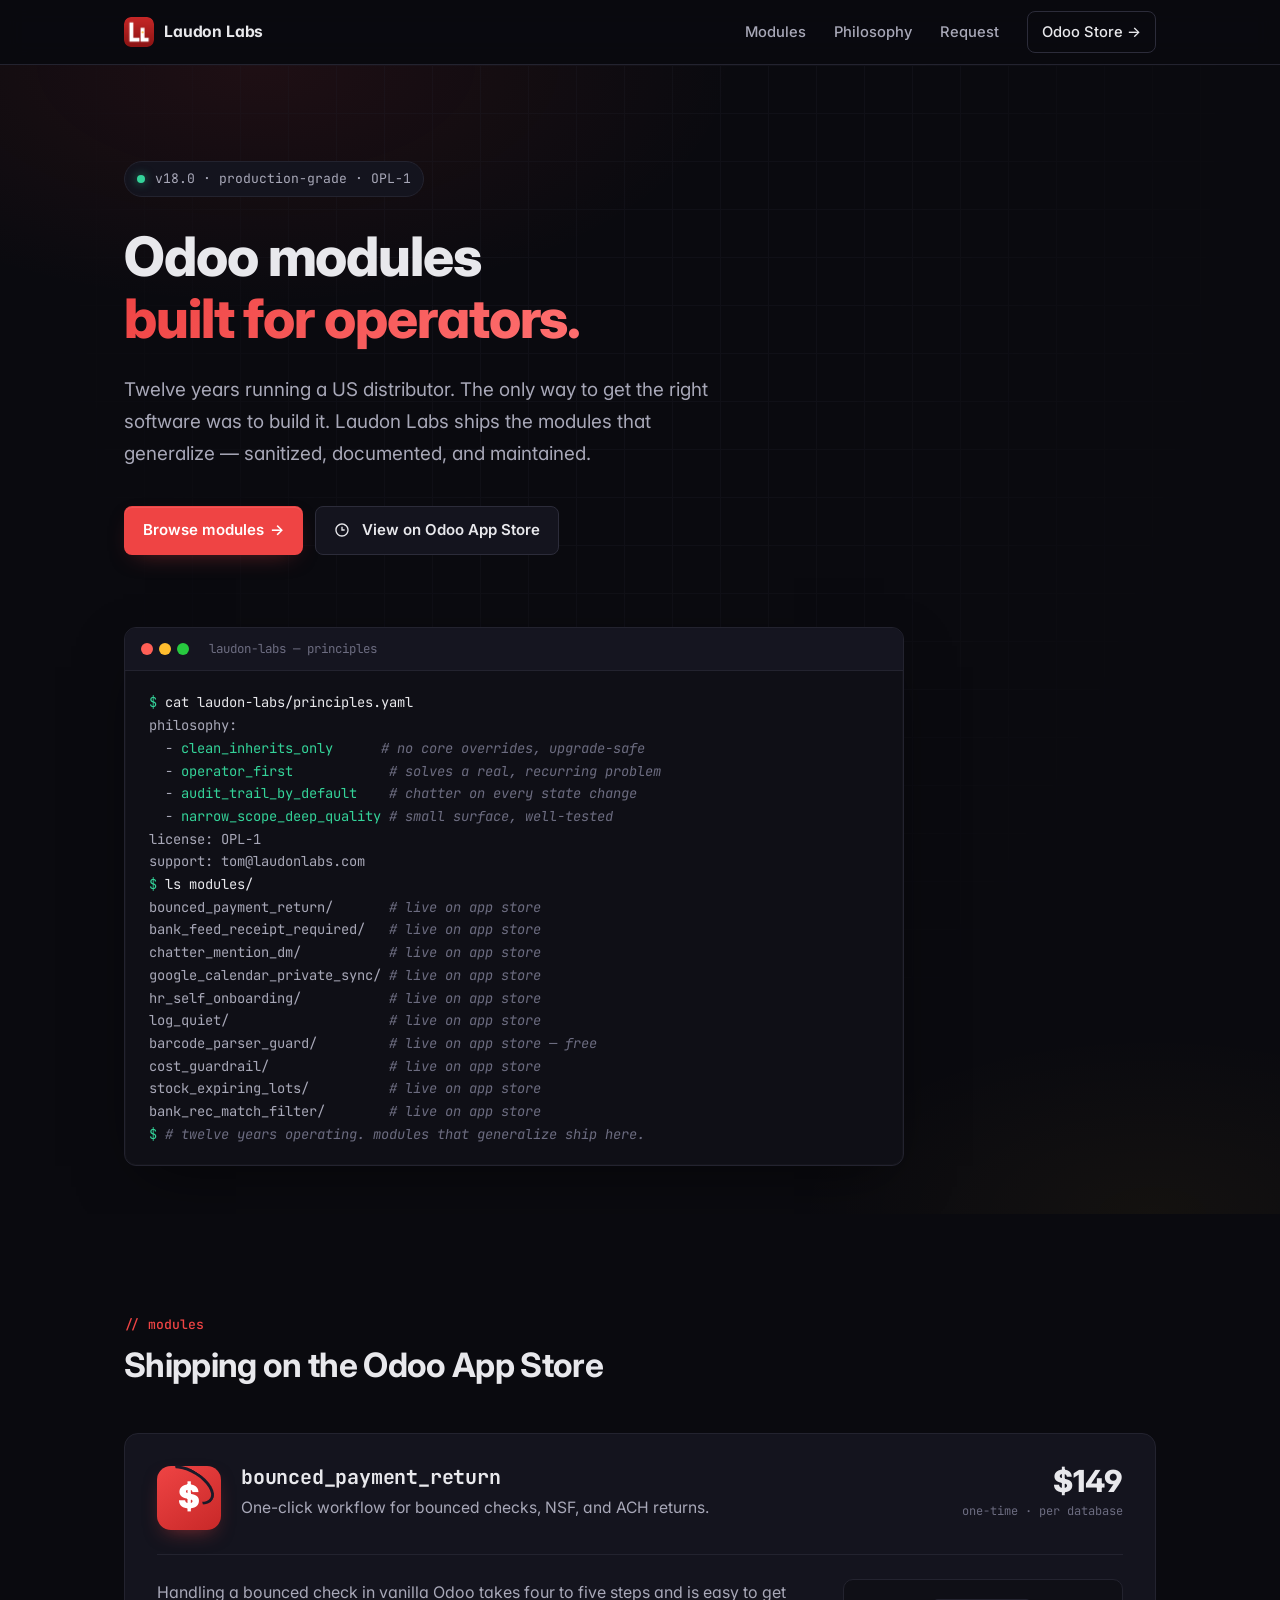
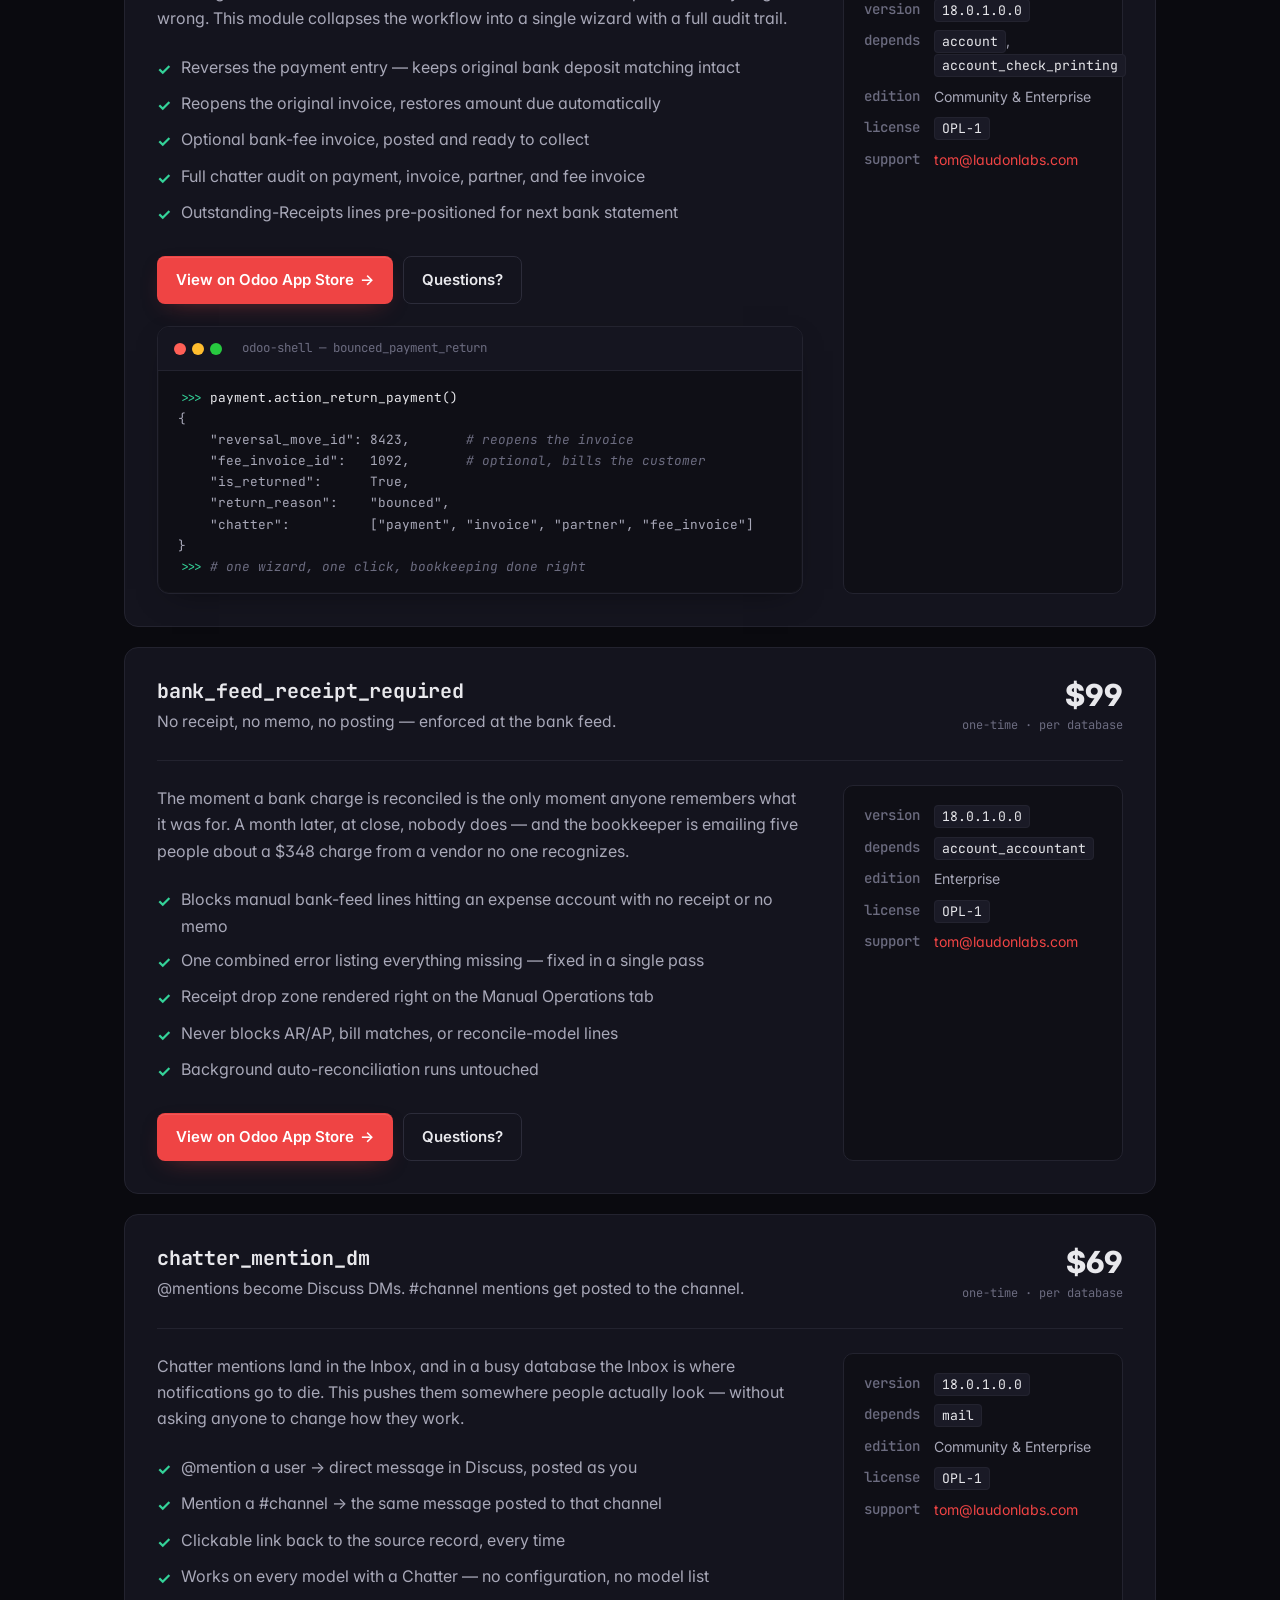
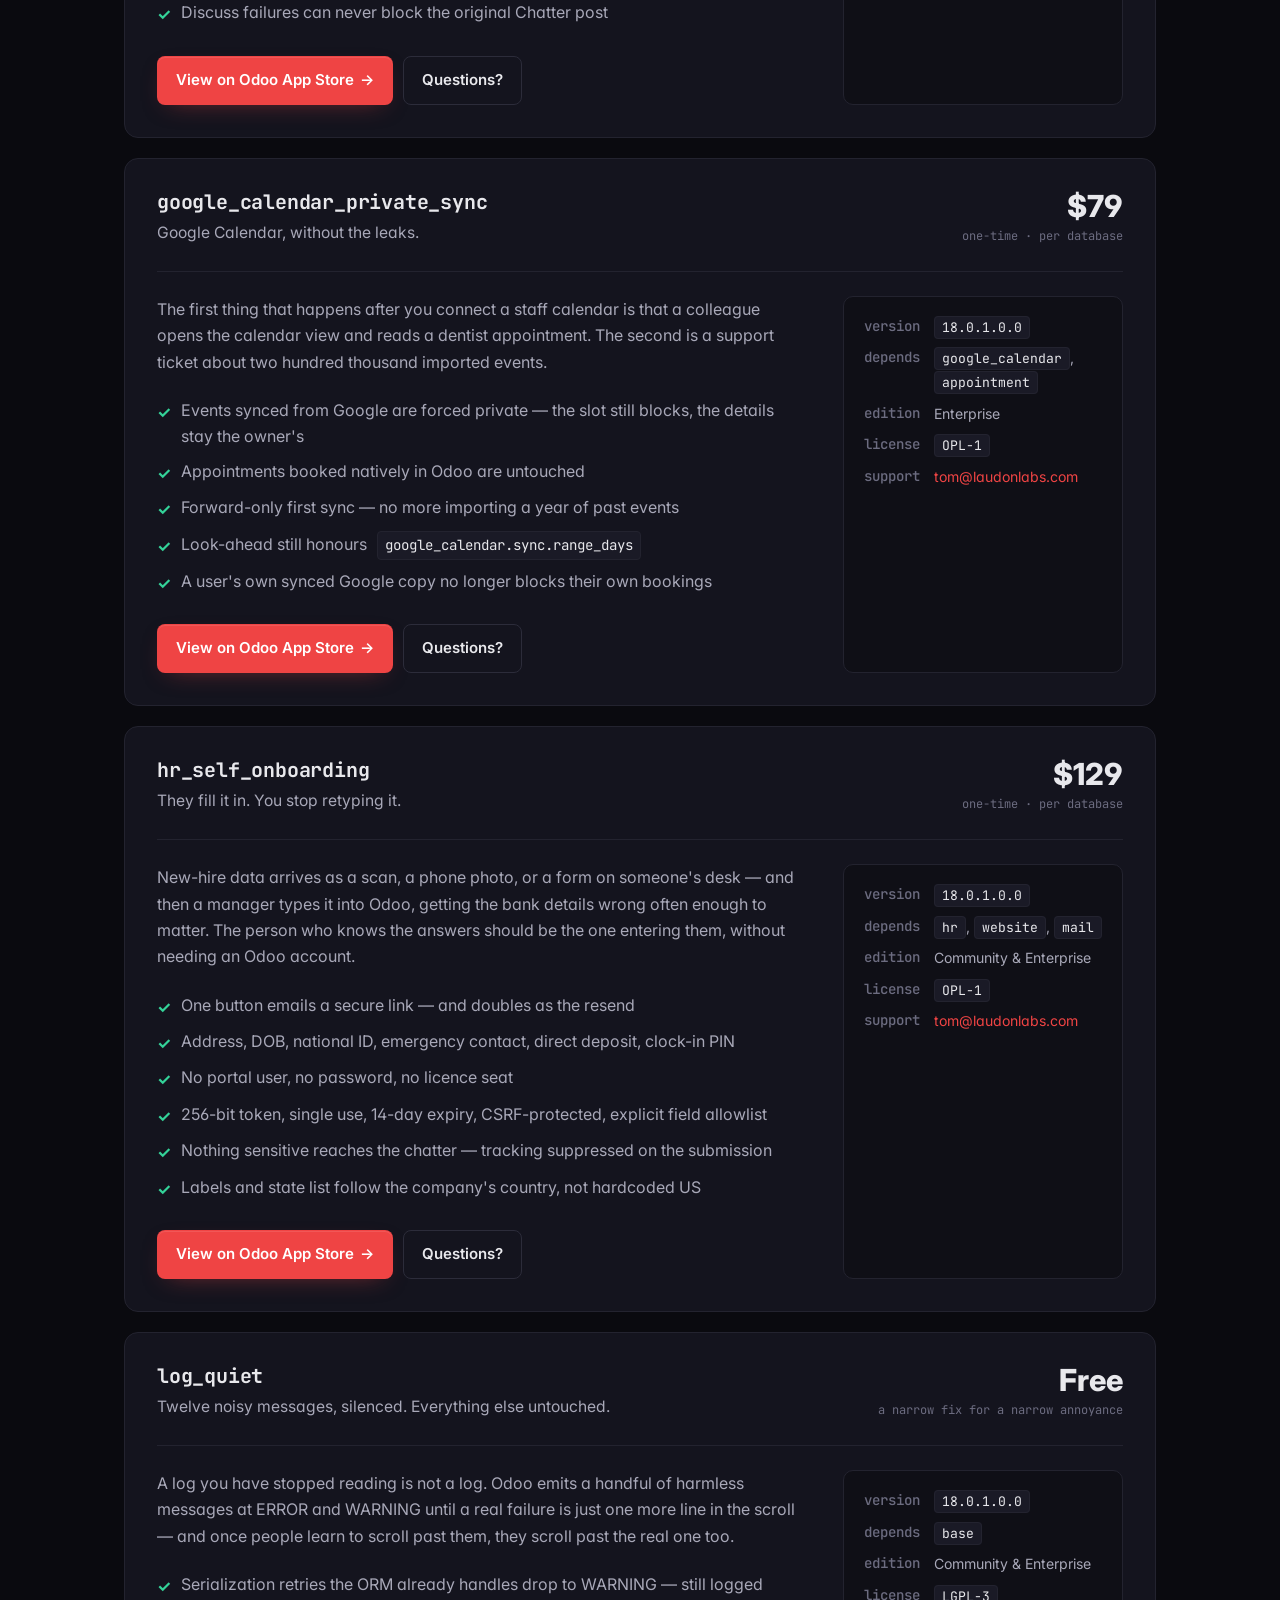
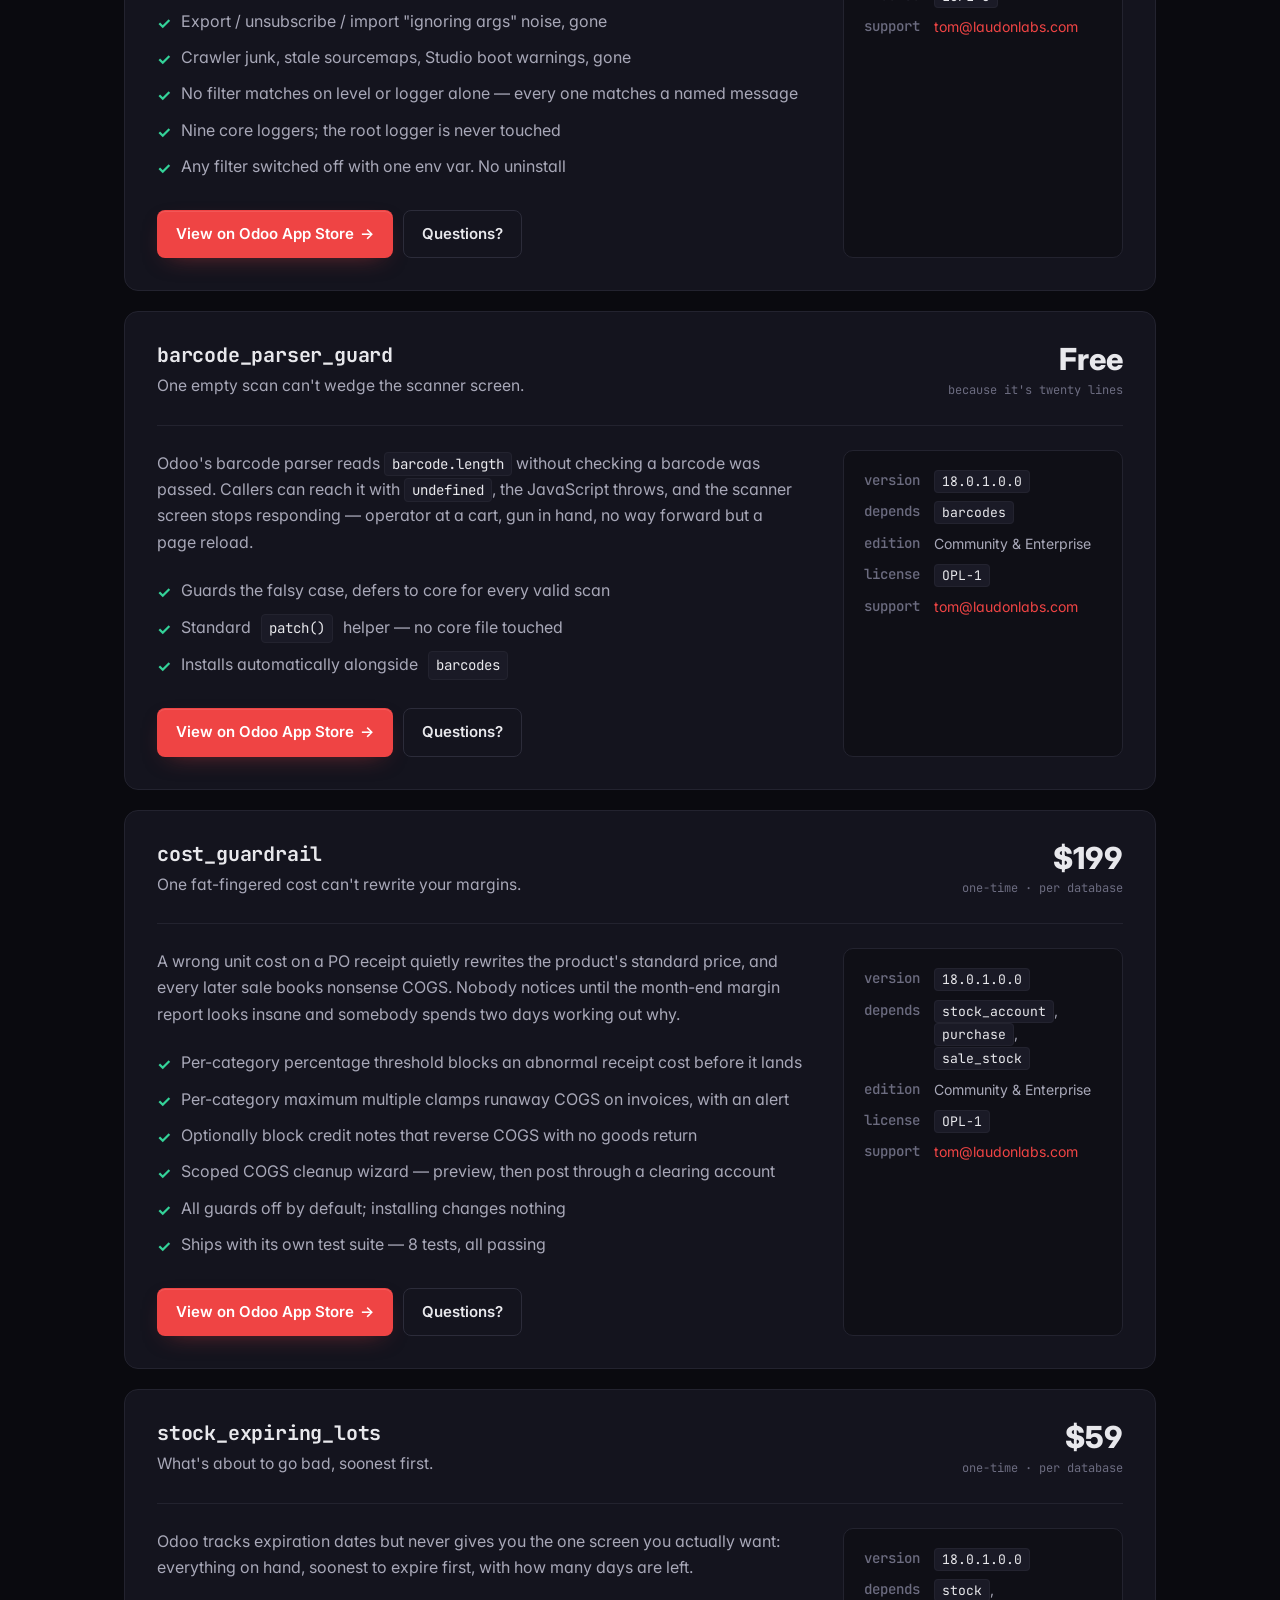
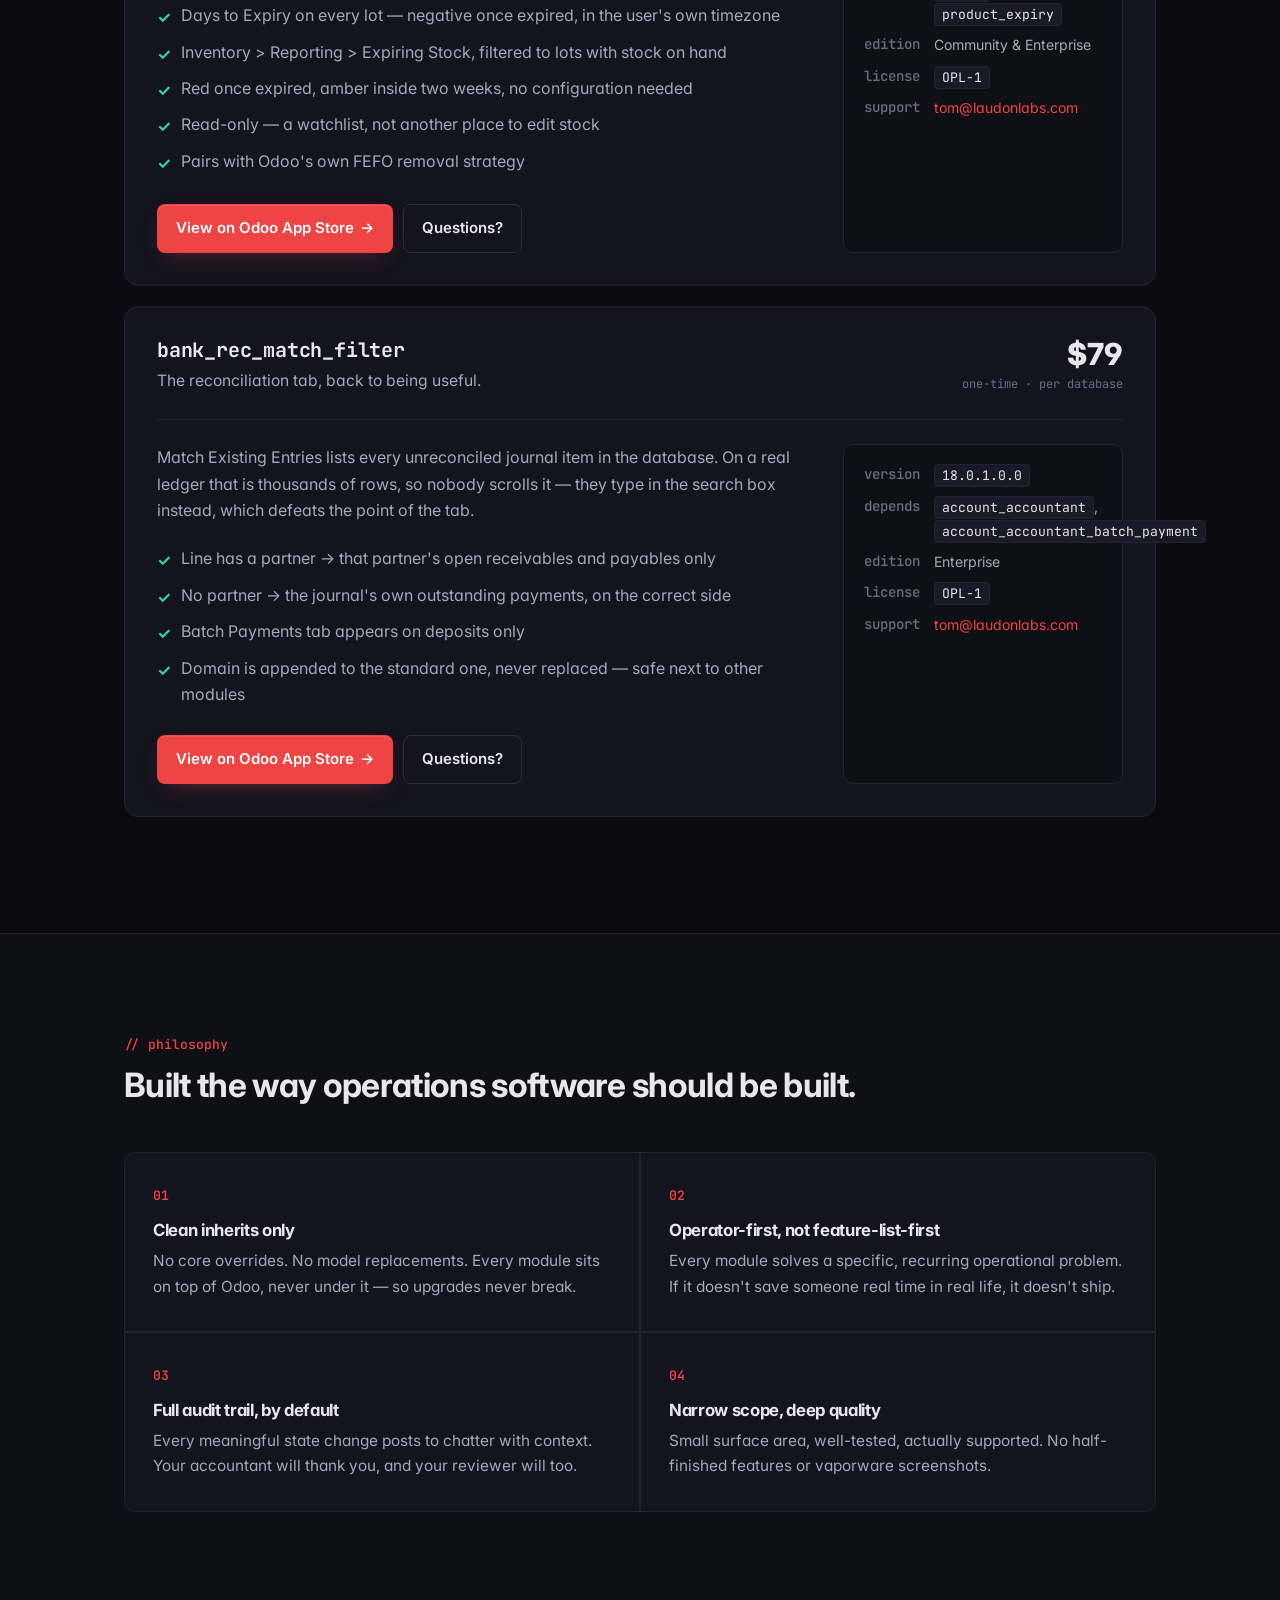
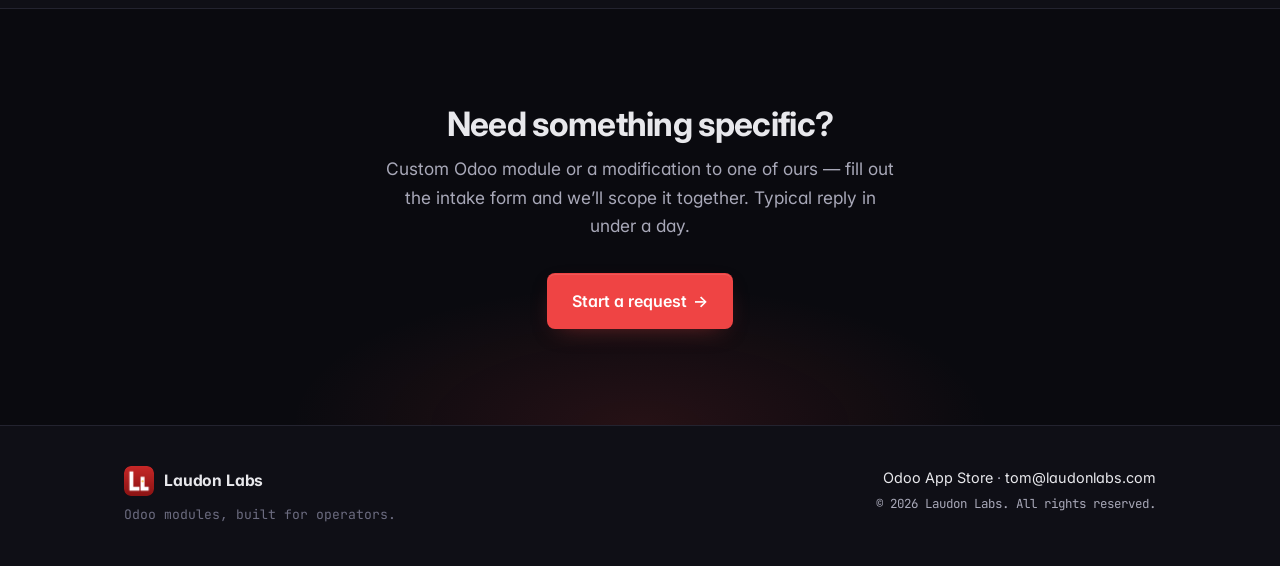
==== commit cb16bf57: "Add the last three modules; log_quiet is now free cost_guardrail ($199), stock_expiring_lots ($59) a" ====
--- a/index.html
+++ b/index.html
@@ -79,7 +79,9 @@
 <span class="t-out">hr_self_onboarding/           <span class="t-comment"># live on app store</span></span>
 <span class="t-out">log_quiet/                    <span class="t-comment"># live on app store</span></span>
 <span class="t-out">barcode_parser_guard/         <span class="t-comment"># live on app store — free</span></span>
-<span class="t-out">cost_guardrail/               <span class="t-comment"># coming soon</span></span>
+<span class="t-out">cost_guardrail/               <span class="t-comment"># live on app store</span></span>
+<span class="t-out">stock_expiring_lots/          <span class="t-comment"># live on app store</span></span>
+<span class="t-out">bank_rec_match_filter/        <span class="t-comment"># live on app store</span></span>
 <span class="t-prompt">$</span> <span class="t-comment"># twelve years operating. modules that generalize ship here.</span></pre>
     </div>
   </div>
@@ -340,8 +342,8 @@
           <p class="module-tag">Twelve noisy messages, silenced. Everything else untouched.</p>
         </div>
         <div class="module-price">
-          <span class="price">$49</span>
-          <span class="price-note">one-time &middot; per database</span>
+          <span class="price">Free</span>
+          <span class="price-note">a narrow fix for a narrow annoyance</span>
         </div>
       </header>
 
@@ -371,7 +373,7 @@
             <dt>version</dt><dd><code>18.0.1.0.0</code></dd>
             <dt>depends</dt><dd><code>base</code></dd>
             <dt>edition</dt><dd>Community &amp; Enterprise</dd>
-            <dt>license</dt><dd><code>OPL-1</code></dd>
+            <dt>license</dt><dd><code>LGPL-3</code></dd>
             <dt>support</dt><dd><a href="mailto:tom@laudonlabs.com">tom@laudonlabs.com</a></dd>
           </dl>
         </aside>
@@ -420,14 +422,135 @@
       </div>
     </article>
 
-    <article class="module module--coming">
-      <header class="module-head">
-        <div class="module-title">
-          <span class="coming-label">coming soon</span>
+    <article class="module">
+      <header class="module-head">
+        <div class="module-title">
           <h3>cost_guardrail</h3>
-          <p class="module-tag">PO receipt cost validation, per-category thresholds, COGS cleanup wizard.</p>
-        </div>
-      </header>
+          <p class="module-tag">One fat-fingered cost can't rewrite your margins.</p>
+        </div>
+        <div class="module-price">
+          <span class="price">$199</span>
+          <span class="price-note">one-time &middot; per database</span>
+        </div>
+      </header>
+
+      <div class="module-grid">
+        <div class="module-body">
+          <p>
+            A wrong unit cost on a PO receipt quietly rewrites the product's
+            standard price, and every later sale books nonsense COGS. Nobody
+            notices until the month-end margin report looks insane and somebody
+            spends two days working out why.
+          </p>
+          <ul class="bullet-list">
+            <li><span>&#10003;</span> Per-category percentage threshold blocks an abnormal receipt cost before it lands</li>
+            <li><span>&#10003;</span> Per-category maximum multiple clamps runaway COGS on invoices, with an alert</li>
+            <li><span>&#10003;</span> Optionally block credit notes that reverse COGS with no goods return</li>
+            <li><span>&#10003;</span> Scoped COGS cleanup wizard &mdash; preview, then post through a clearing account</li>
+            <li><span>&#10003;</span> All guards off by default; installing changes nothing</li>
+            <li><span>&#10003;</span> Ships with its own test suite &mdash; 8 tests, all passing</li>
+          </ul>
+          <div class="module-actions">
+            <a href="https://apps.odoo.com/apps/modules/18.0/cost_guardrail" target="_blank" rel="noopener" class="btn btn-primary">View on Odoo App Store <span class="arrow">&rarr;</span></a>
+            <a href="mailto:tom@laudonlabs.com?subject=cost_guardrail" class="btn btn-ghost">Questions?</a>
+          </div>
+        </div>
+        <aside class="module-spec">
+          <dl>
+            <dt>version</dt><dd><code>18.0.1.0.0</code></dd>
+            <dt>depends</dt><dd><code>stock_account</code>, <code>purchase</code>, <code>sale_stock</code></dd>
+            <dt>edition</dt><dd>Community &amp; Enterprise</dd>
+            <dt>license</dt><dd><code>OPL-1</code></dd>
+            <dt>support</dt><dd><a href="mailto:tom@laudonlabs.com">tom@laudonlabs.com</a></dd>
+          </dl>
+        </aside>
+      </div>
+    </article>
+
+    <article class="module">
+      <header class="module-head">
+        <div class="module-title">
+          <h3>stock_expiring_lots</h3>
+          <p class="module-tag">What's about to go bad, soonest first.</p>
+        </div>
+        <div class="module-price">
+          <span class="price">$59</span>
+          <span class="price-note">one-time &middot; per database</span>
+        </div>
+      </header>
+
+      <div class="module-grid">
+        <div class="module-body">
+          <p>
+            Odoo tracks expiration dates but never gives you the one screen you
+            actually want: everything on hand, soonest to expire first, with how
+            many days are left.
+          </p>
+          <ul class="bullet-list">
+            <li><span>&#10003;</span> Days to Expiry on every lot &mdash; negative once expired, in the user's own timezone</li>
+            <li><span>&#10003;</span> Inventory &gt; Reporting &gt; Expiring Stock, filtered to lots with stock on hand</li>
+            <li><span>&#10003;</span> Red once expired, amber inside two weeks, no configuration needed</li>
+            <li><span>&#10003;</span> Read-only &mdash; a watchlist, not another place to edit stock</li>
+            <li><span>&#10003;</span> Pairs with Odoo's own FEFO removal strategy</li>
+          </ul>
+          <div class="module-actions">
+            <a href="https://apps.odoo.com/apps/modules/18.0/stock_expiring_lots" target="_blank" rel="noopener" class="btn btn-primary">View on Odoo App Store <span class="arrow">&rarr;</span></a>
+            <a href="mailto:tom@laudonlabs.com?subject=stock_expiring_lots" class="btn btn-ghost">Questions?</a>
+          </div>
+        </div>
+        <aside class="module-spec">
+          <dl>
+            <dt>version</dt><dd><code>18.0.1.0.0</code></dd>
+            <dt>depends</dt><dd><code>stock</code>, <code>product_expiry</code></dd>
+            <dt>edition</dt><dd>Community &amp; Enterprise</dd>
+            <dt>license</dt><dd><code>OPL-1</code></dd>
+            <dt>support</dt><dd><a href="mailto:tom@laudonlabs.com">tom@laudonlabs.com</a></dd>
+          </dl>
+        </aside>
+      </div>
+    </article>
+
+    <article class="module">
+      <header class="module-head">
+        <div class="module-title">
+          <h3>bank_rec_match_filter</h3>
+          <p class="module-tag">The reconciliation tab, back to being useful.</p>
+        </div>
+        <div class="module-price">
+          <span class="price">$79</span>
+          <span class="price-note">one-time &middot; per database</span>
+        </div>
+      </header>
+
+      <div class="module-grid">
+        <div class="module-body">
+          <p>
+            Match Existing Entries lists every unreconciled journal item in the
+            database. On a real ledger that is thousands of rows, so nobody
+            scrolls it &mdash; they type in the search box instead, which defeats
+            the point of the tab.
+          </p>
+          <ul class="bullet-list">
+            <li><span>&#10003;</span> Line has a partner &rarr; that partner's open receivables and payables only</li>
+            <li><span>&#10003;</span> No partner &rarr; the journal's own outstanding payments, on the correct side</li>
+            <li><span>&#10003;</span> Batch Payments tab appears on deposits only</li>
+            <li><span>&#10003;</span> Domain is appended to the standard one, never replaced &mdash; safe next to other modules</li>
+          </ul>
+          <div class="module-actions">
+            <a href="https://apps.odoo.com/apps/modules/18.0/bank_rec_match_filter" target="_blank" rel="noopener" class="btn btn-primary">View on Odoo App Store <span class="arrow">&rarr;</span></a>
+            <a href="mailto:tom@laudonlabs.com?subject=bank_rec_match_filter" class="btn btn-ghost">Questions?</a>
+          </div>
+        </div>
+        <aside class="module-spec">
+          <dl>
+            <dt>version</dt><dd><code>18.0.1.0.0</code></dd>
+            <dt>depends</dt><dd><code>account_accountant</code>, <code>account_accountant_batch_payment</code></dd>
+            <dt>edition</dt><dd>Enterprise</dd>
+            <dt>license</dt><dd><code>OPL-1</code></dd>
+            <dt>support</dt><dd><a href="mailto:tom@laudonlabs.com">tom@laudonlabs.com</a></dd>
+          </dl>
+        </aside>
+      </div>
     </article>
 
   </div>
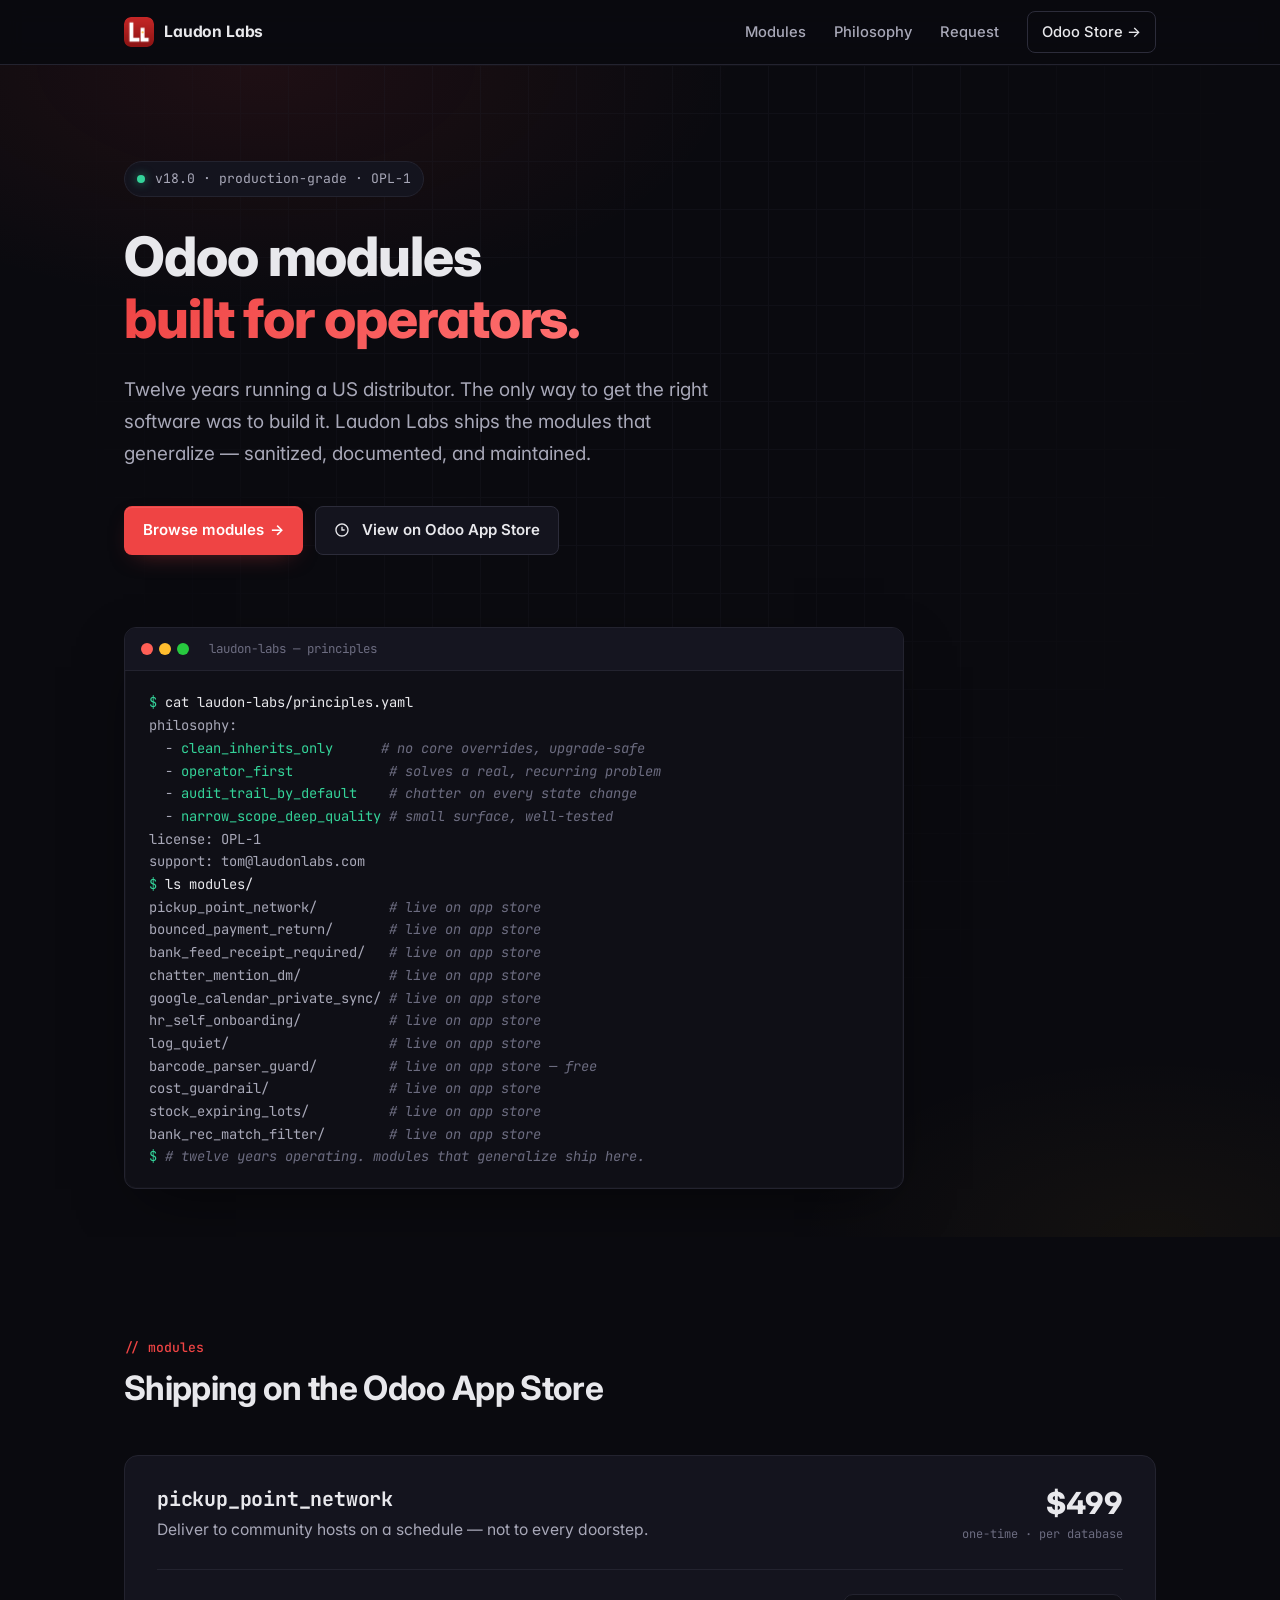
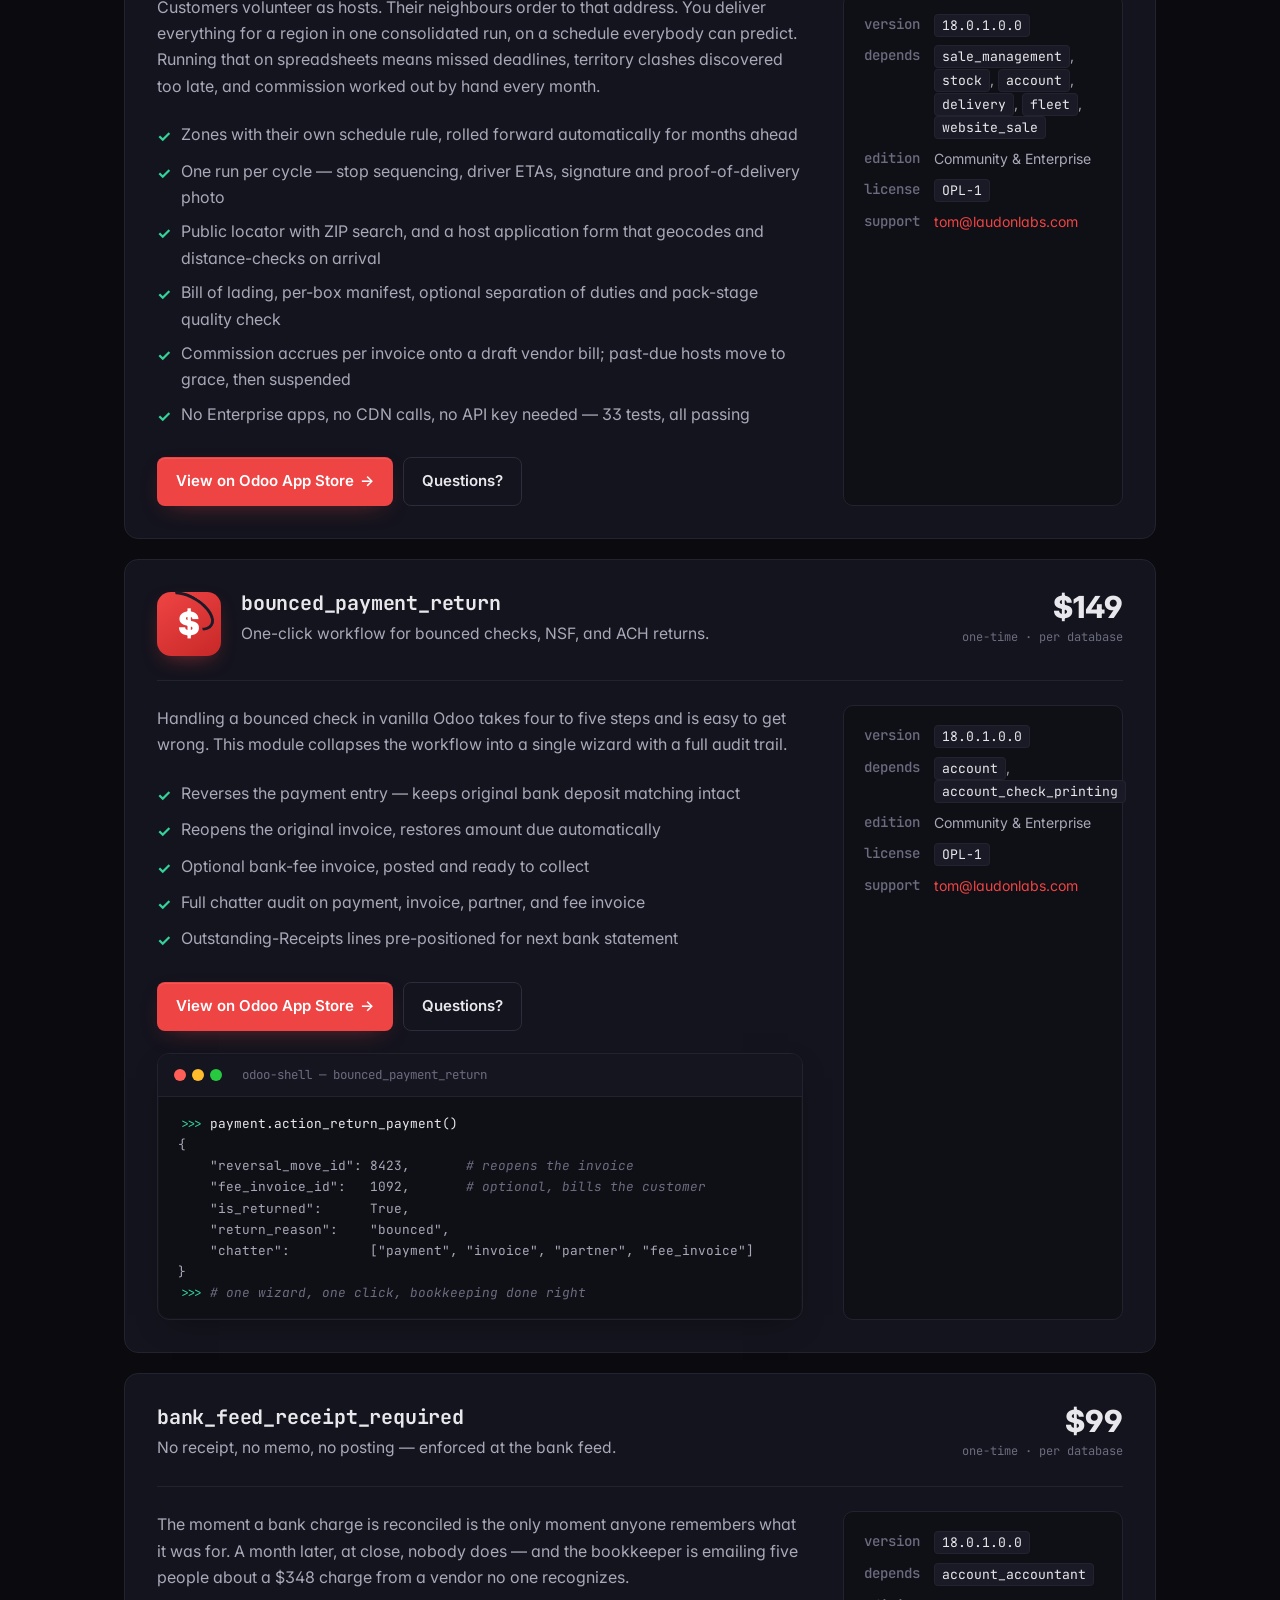
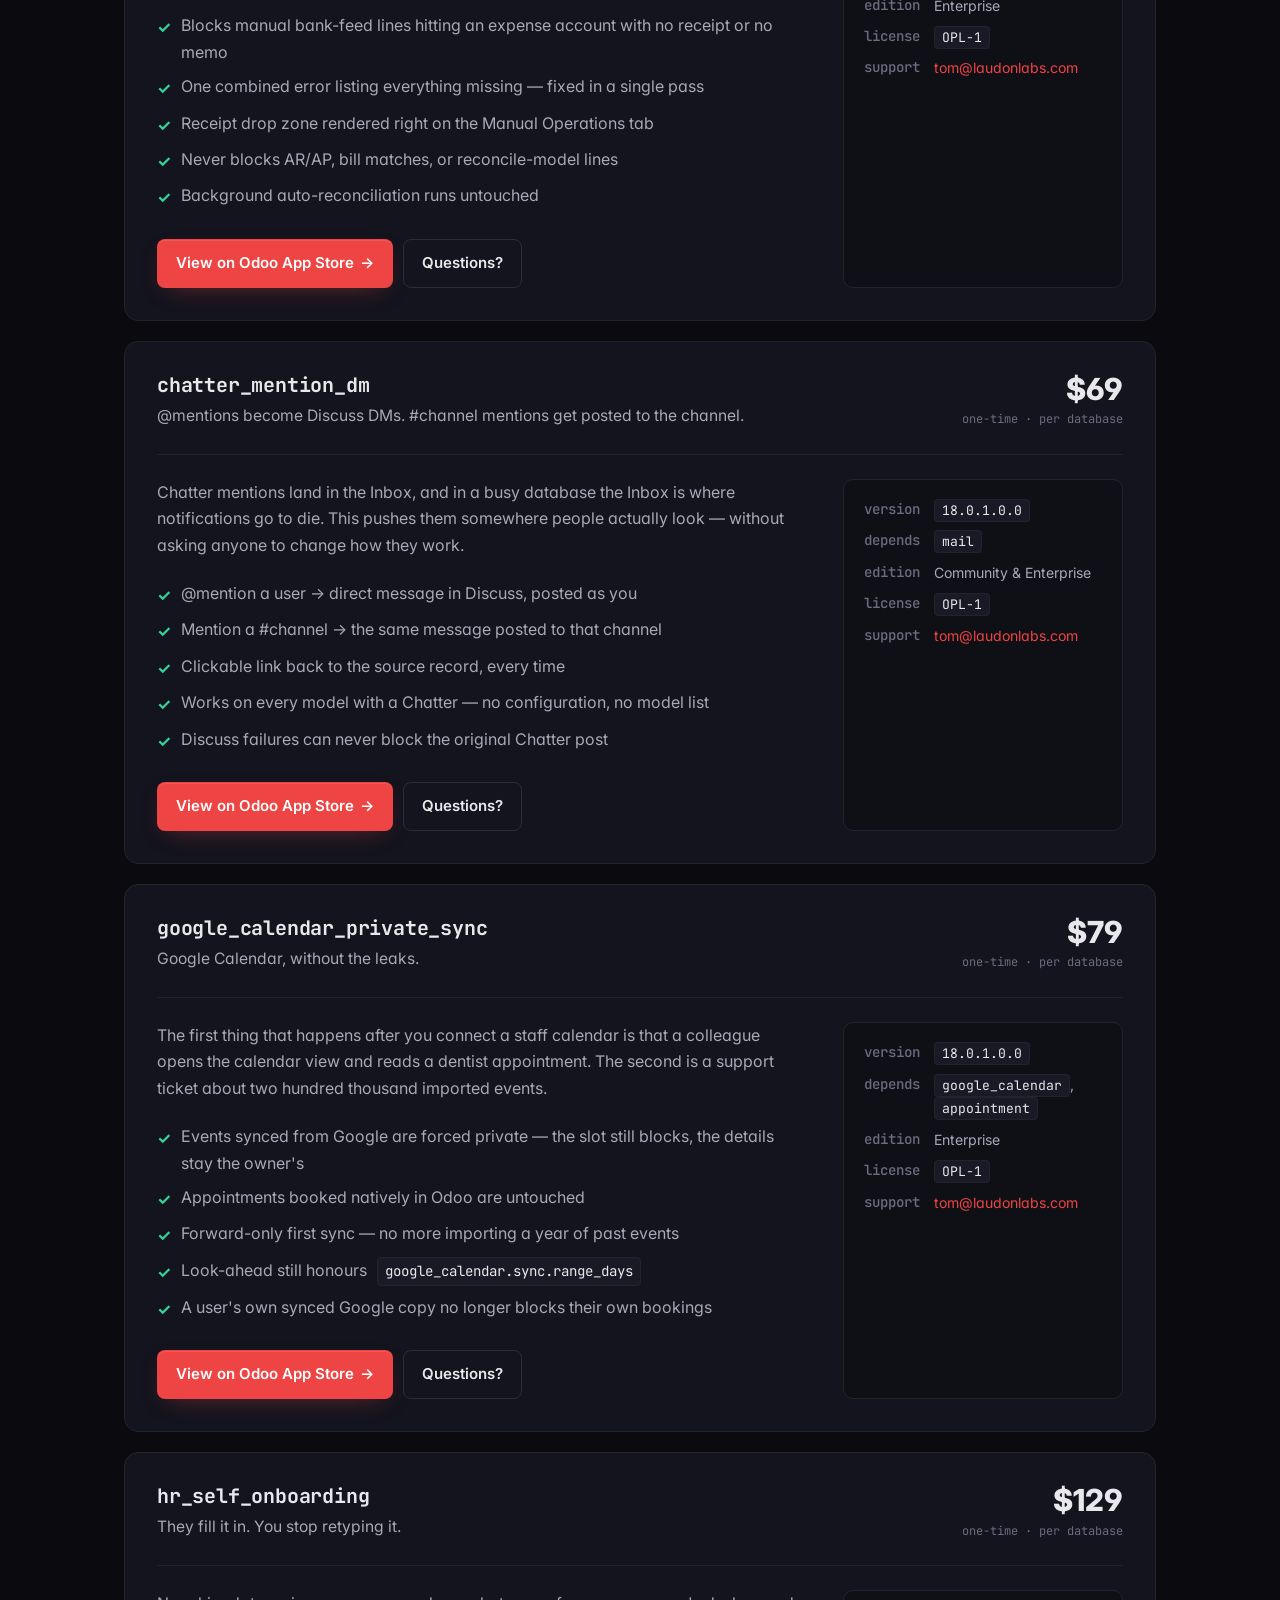
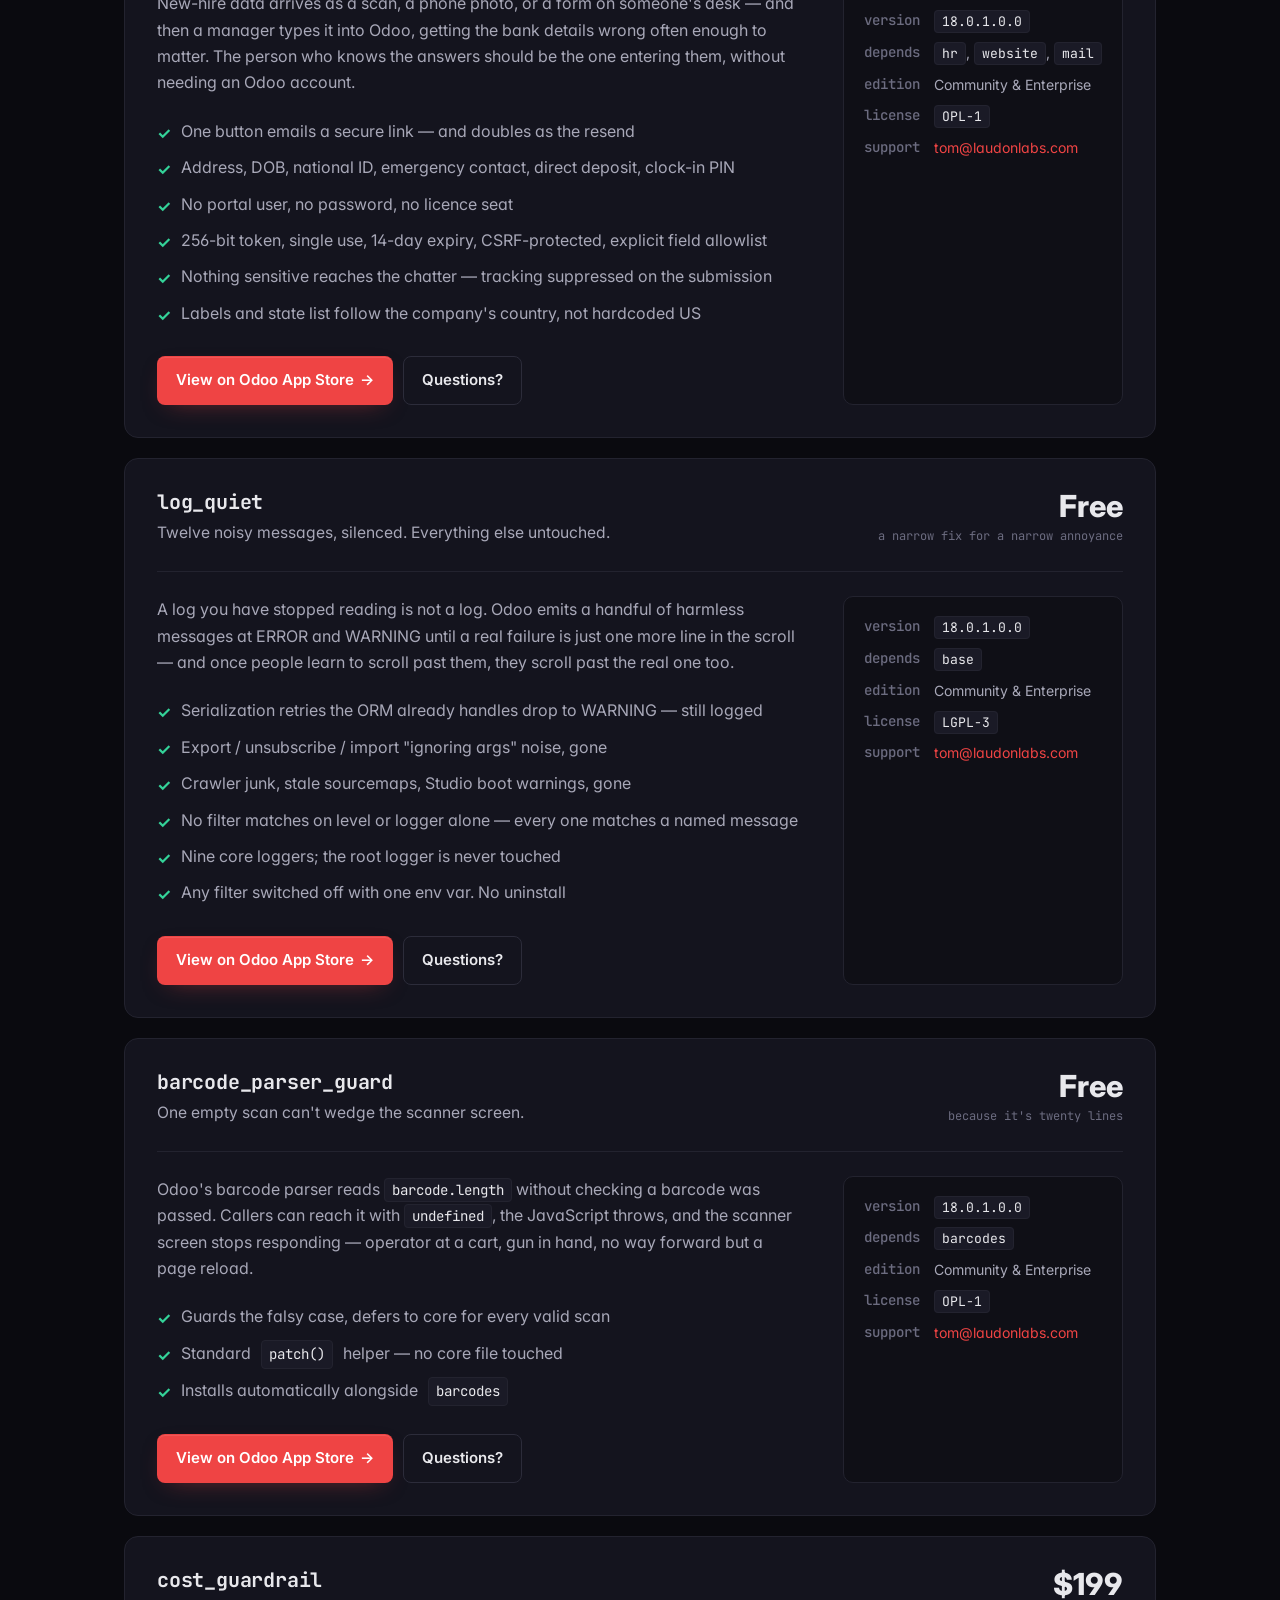
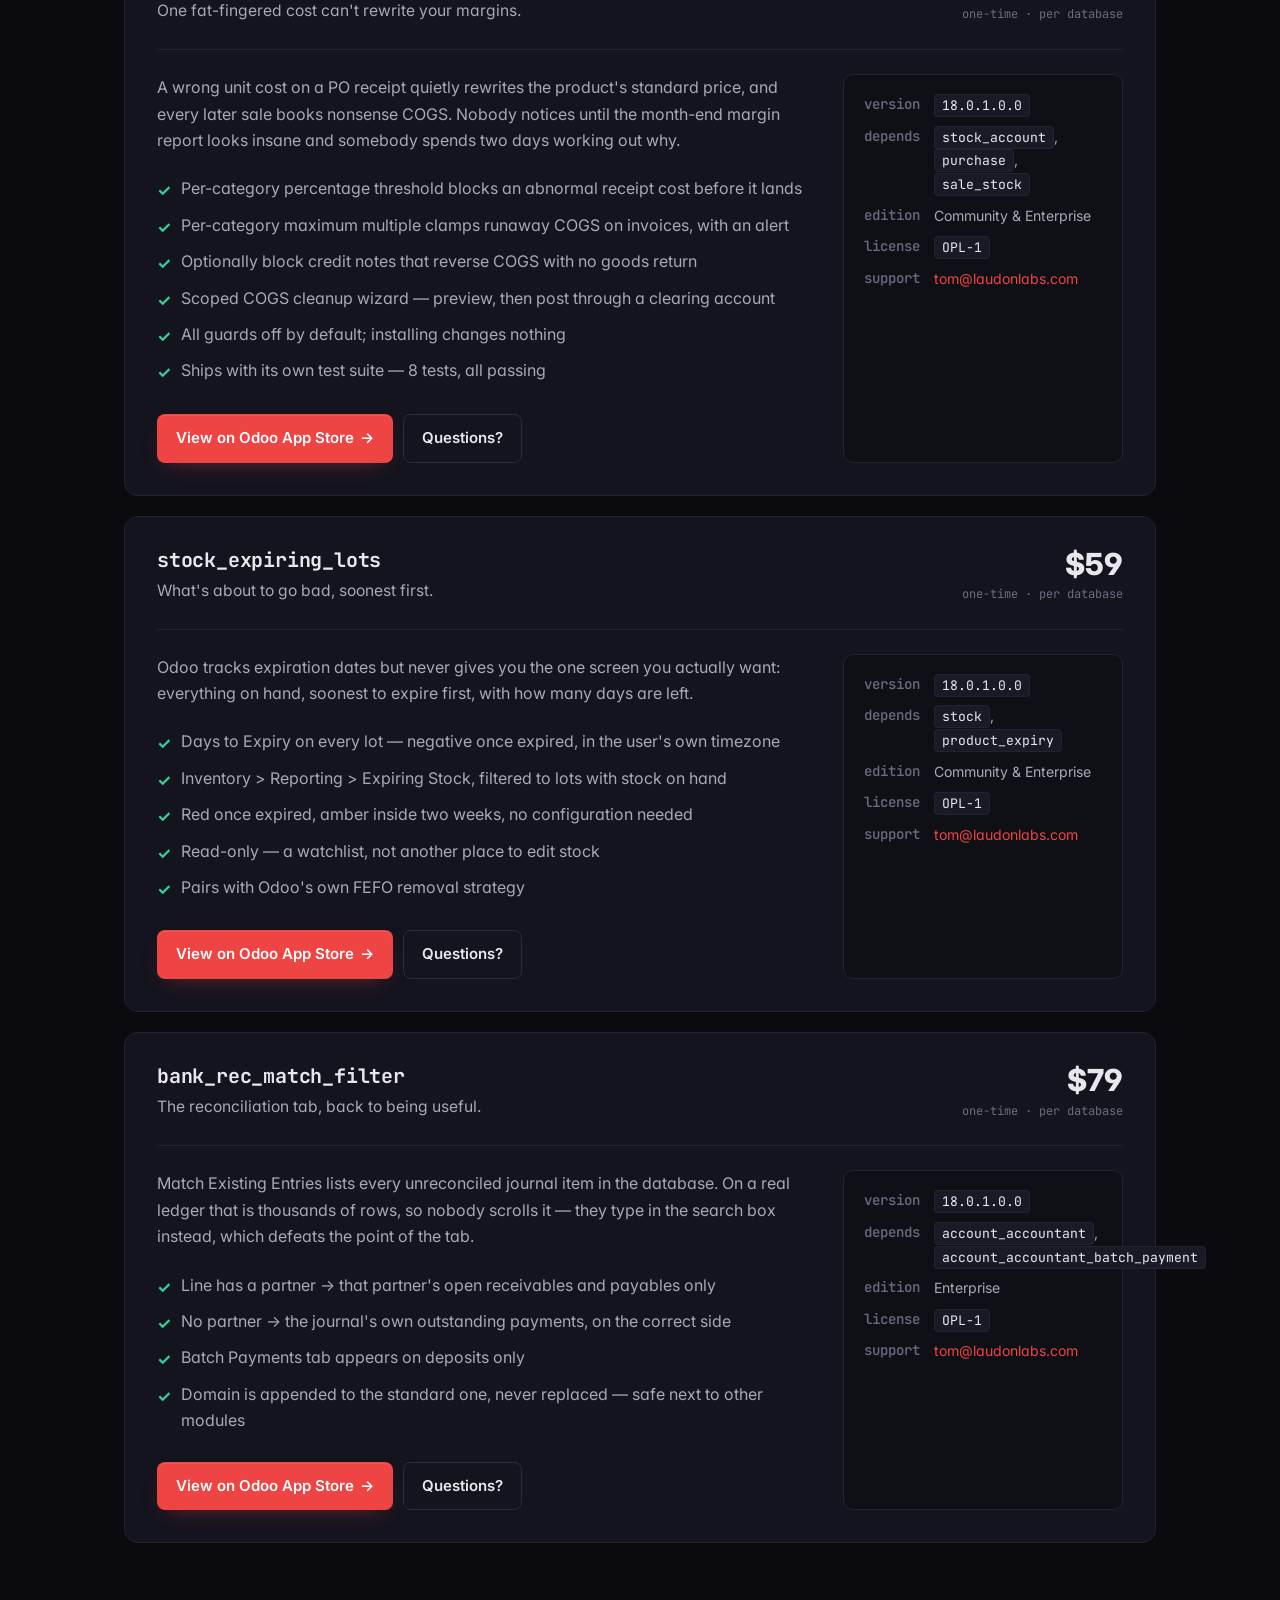
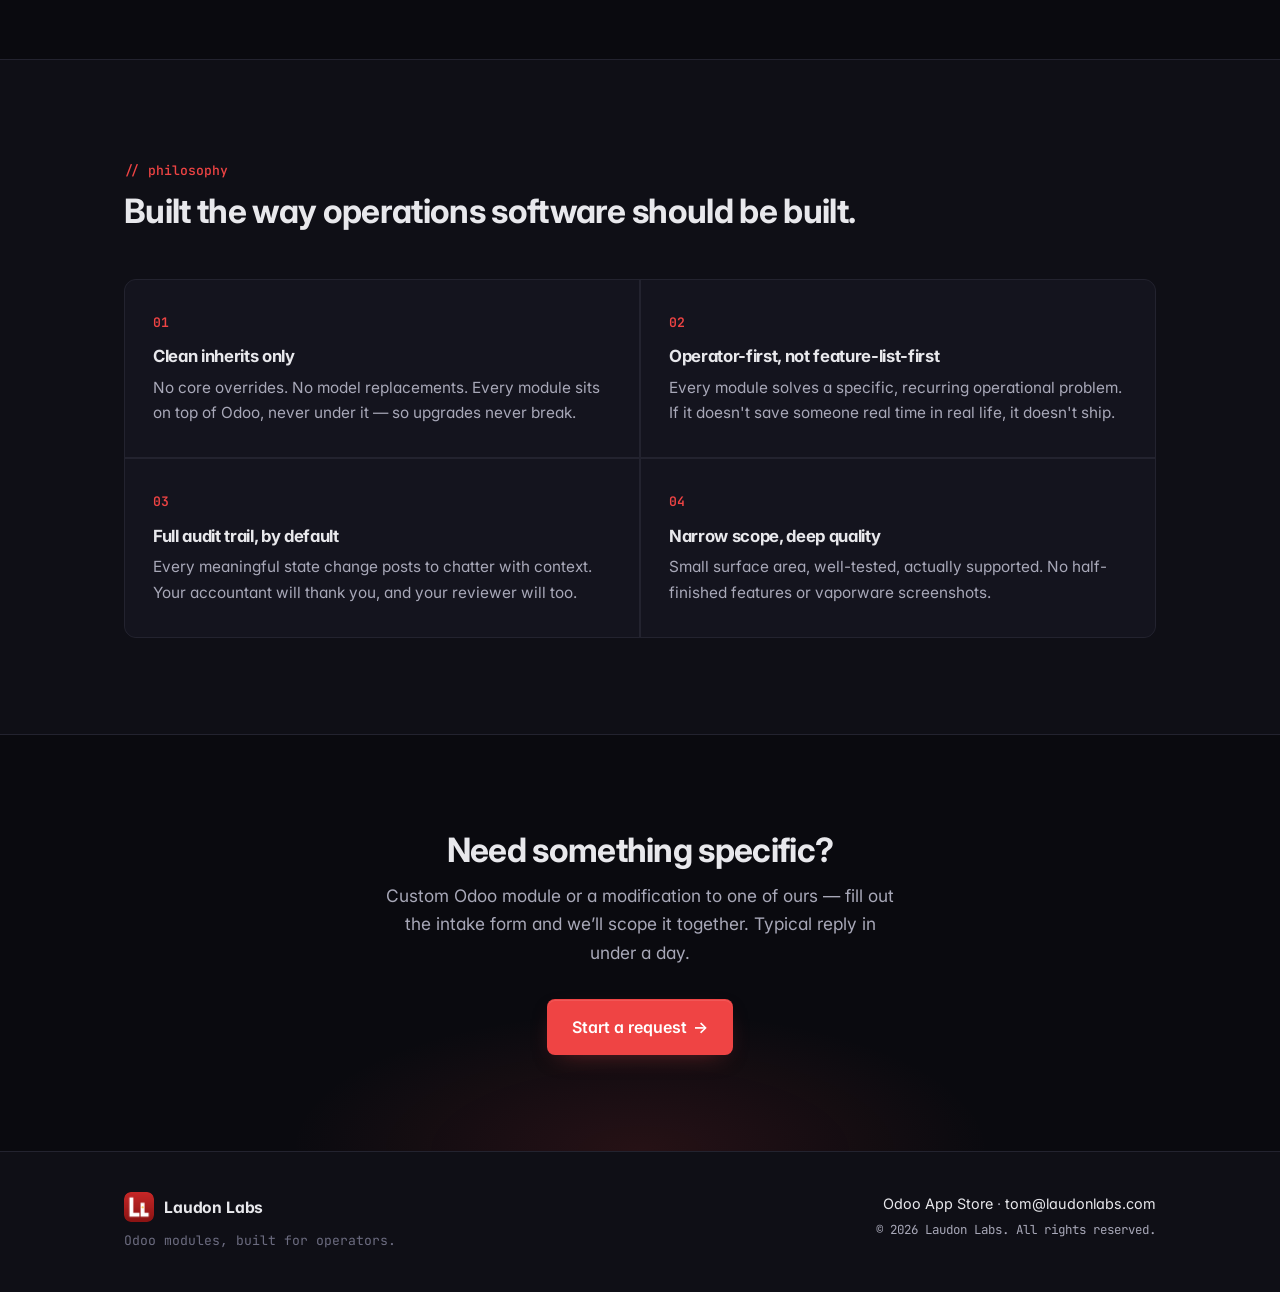
==== commit 139eb9a7: "Add pickup_point_network — the flagship, live at $499 Also refresh the request form: cost_guardrail " ====
--- a/index.html
+++ b/index.html
@@ -72,6 +72,7 @@
 <span class="t-out">license: OPL-1</span>
 <span class="t-out">support: tom@laudonlabs.com</span>
 <span class="t-prompt">$</span> <span class="t-cmd">ls modules/</span>
+<span class="t-out">pickup_point_network/         <span class="t-comment"># live on app store</span></span>
 <span class="t-out">bounced_payment_return/       <span class="t-comment"># live on app store</span></span>
 <span class="t-out">bank_feed_receipt_required/   <span class="t-comment"># live on app store</span></span>
 <span class="t-out">chatter_mention_dm/           <span class="t-comment"># live on app store</span></span>
@@ -93,6 +94,52 @@
       <span class="section-label">// modules</span>
       <h2>Shipping on the Odoo App Store</h2>
     </div>
+
+    <article class="module">
+      <header class="module-head">
+        <div class="module-title">
+          <h3>pickup_point_network</h3>
+          <p class="module-tag">Deliver to community hosts on a schedule &mdash; not to every doorstep.</p>
+        </div>
+        <div class="module-price">
+          <span class="price">$499</span>
+          <span class="price-note">one-time &middot; per database</span>
+        </div>
+      </header>
+
+      <div class="module-grid">
+        <div class="module-body">
+          <p>
+            Customers volunteer as hosts. Their neighbours order to that address.
+            You deliver everything for a region in one consolidated run, on a
+            schedule everybody can predict. Running that on spreadsheets means
+            missed deadlines, territory clashes discovered too late, and commission
+            worked out by hand every month.
+          </p>
+          <ul class="bullet-list">
+            <li><span>&#10003;</span> Zones with their own schedule rule, rolled forward automatically for months ahead</li>
+            <li><span>&#10003;</span> One run per cycle &mdash; stop sequencing, driver ETAs, signature and proof-of-delivery photo</li>
+            <li><span>&#10003;</span> Public locator with ZIP search, and a host application form that geocodes and distance-checks on arrival</li>
+            <li><span>&#10003;</span> Bill of lading, per-box manifest, optional separation of duties and pack-stage quality check</li>
+            <li><span>&#10003;</span> Commission accrues per invoice onto a draft vendor bill; past-due hosts move to grace, then suspended</li>
+            <li><span>&#10003;</span> No Enterprise apps, no CDN calls, no API key needed &mdash; 33 tests, all passing</li>
+          </ul>
+          <div class="module-actions">
+            <a href="https://apps.odoo.com/apps/modules/18.0/pickup_point_network" target="_blank" rel="noopener" class="btn btn-primary">View on Odoo App Store <span class="arrow">&rarr;</span></a>
+            <a href="mailto:tom@laudonlabs.com?subject=pickup_point_network" class="btn btn-ghost">Questions?</a>
+          </div>
+        </div>
+        <aside class="module-spec">
+          <dl>
+            <dt>version</dt><dd><code>18.0.1.0.0</code></dd>
+            <dt>depends</dt><dd><code>sale_management</code>, <code>stock</code>, <code>account</code>, <code>delivery</code>, <code>fleet</code>, <code>website_sale</code></dd>
+            <dt>edition</dt><dd>Community &amp; Enterprise</dd>
+            <dt>license</dt><dd><code>OPL-1</code></dd>
+            <dt>support</dt><dd><a href="mailto:tom@laudonlabs.com">tom@laudonlabs.com</a></dd>
+          </dl>
+        </aside>
+      </div>
+    </article>
 
     <article class="module">
       <header class="module-head">
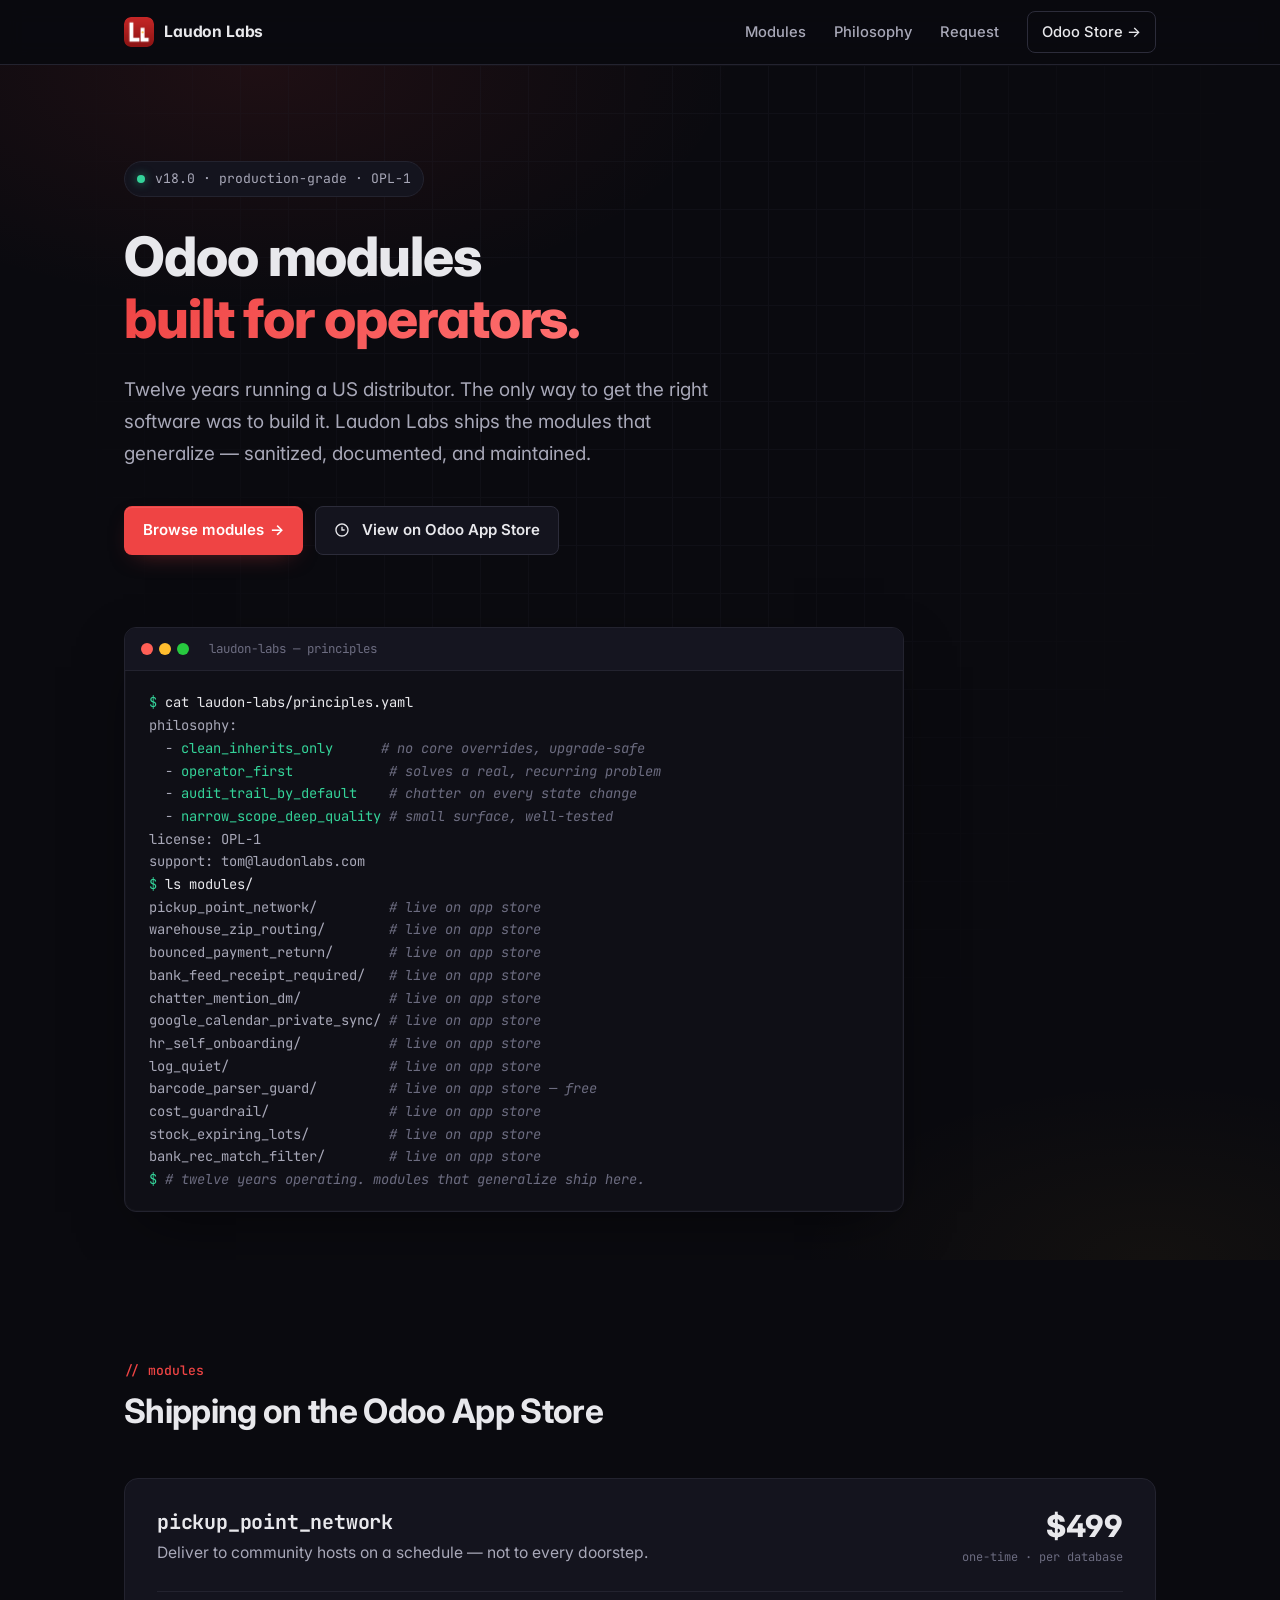
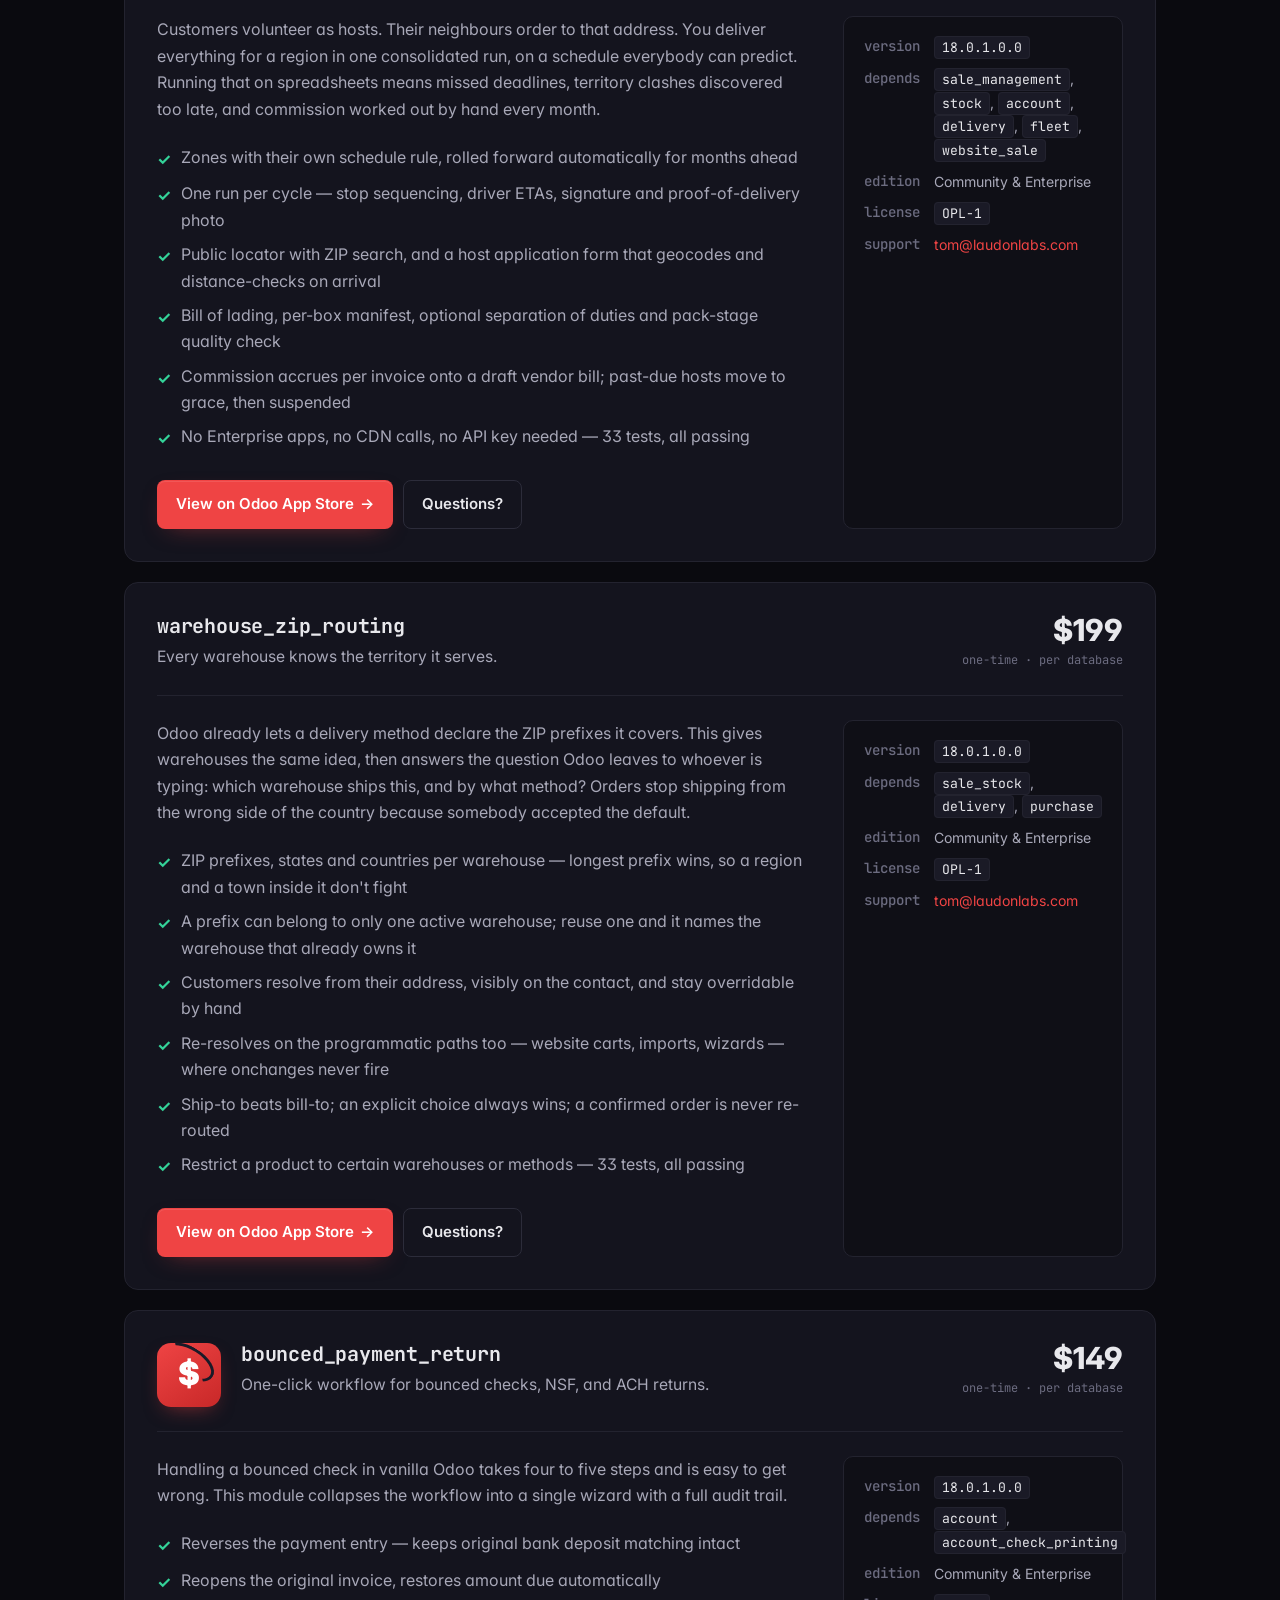
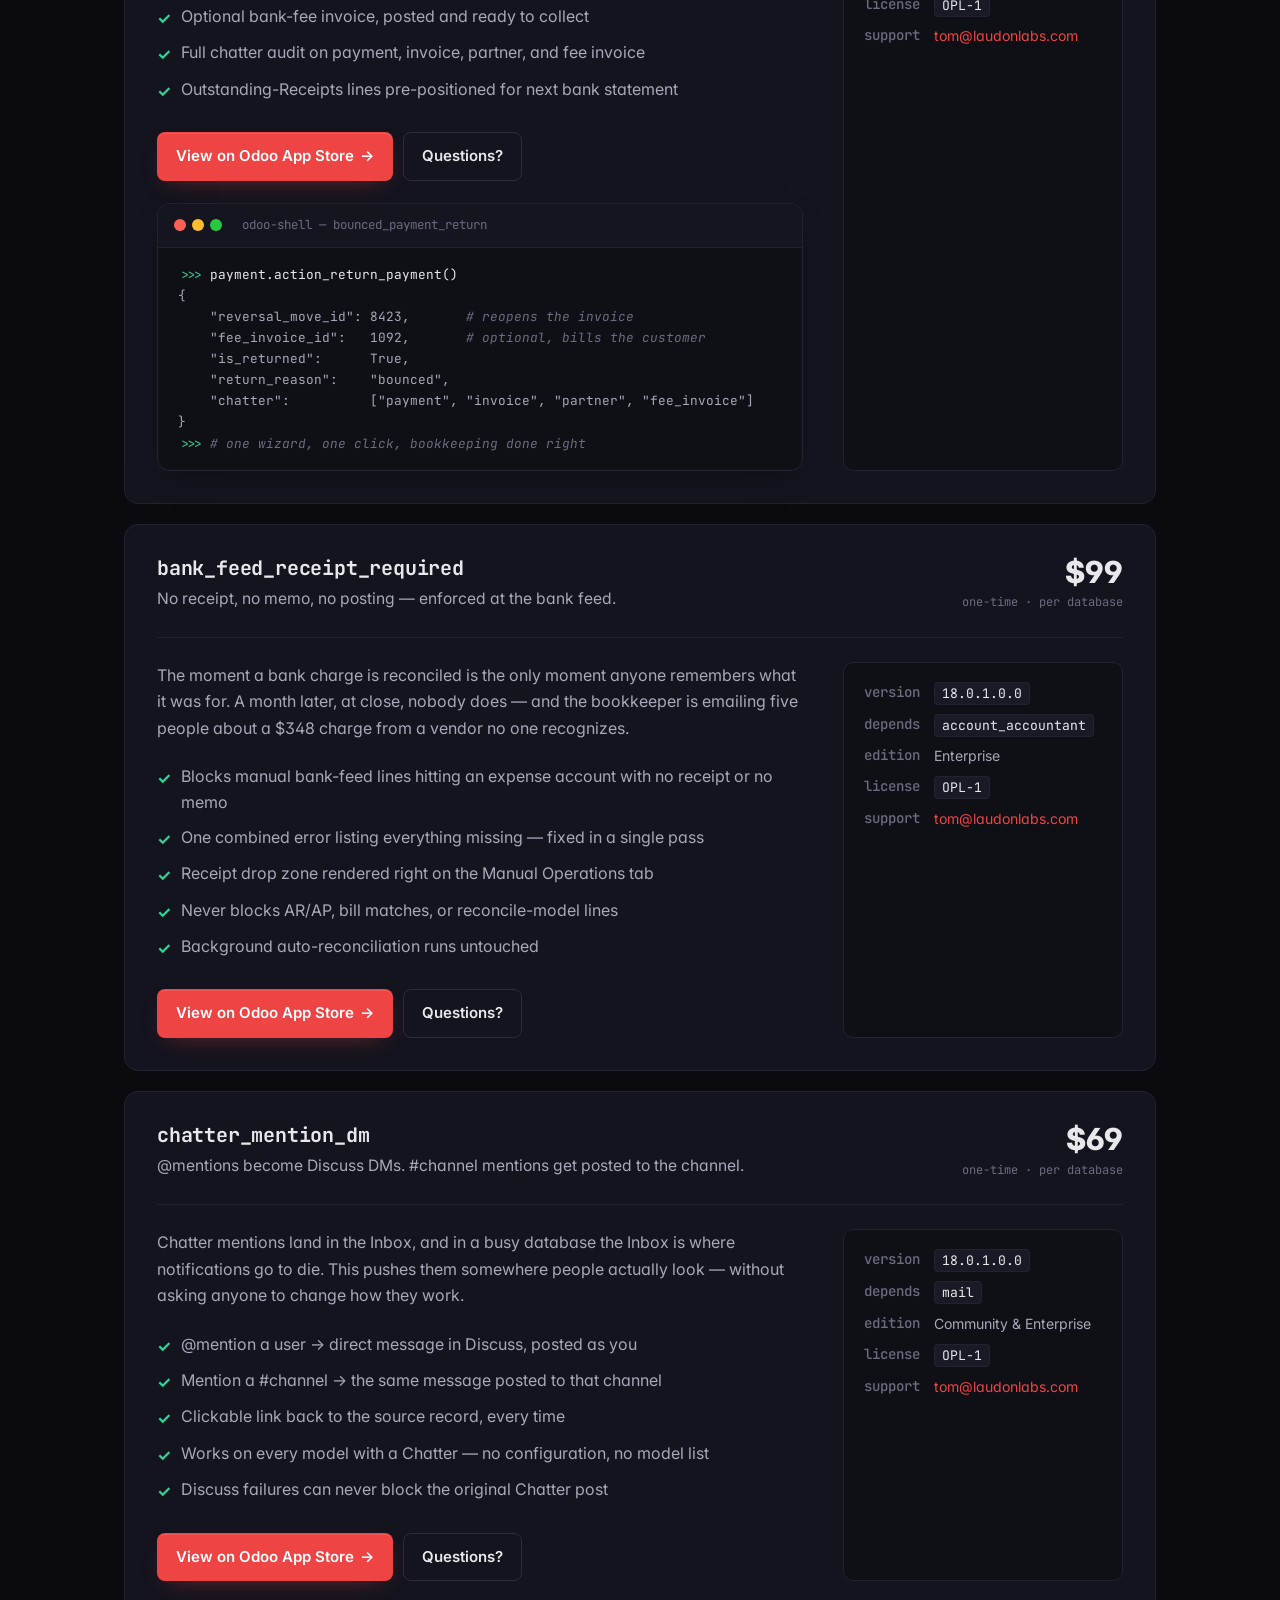
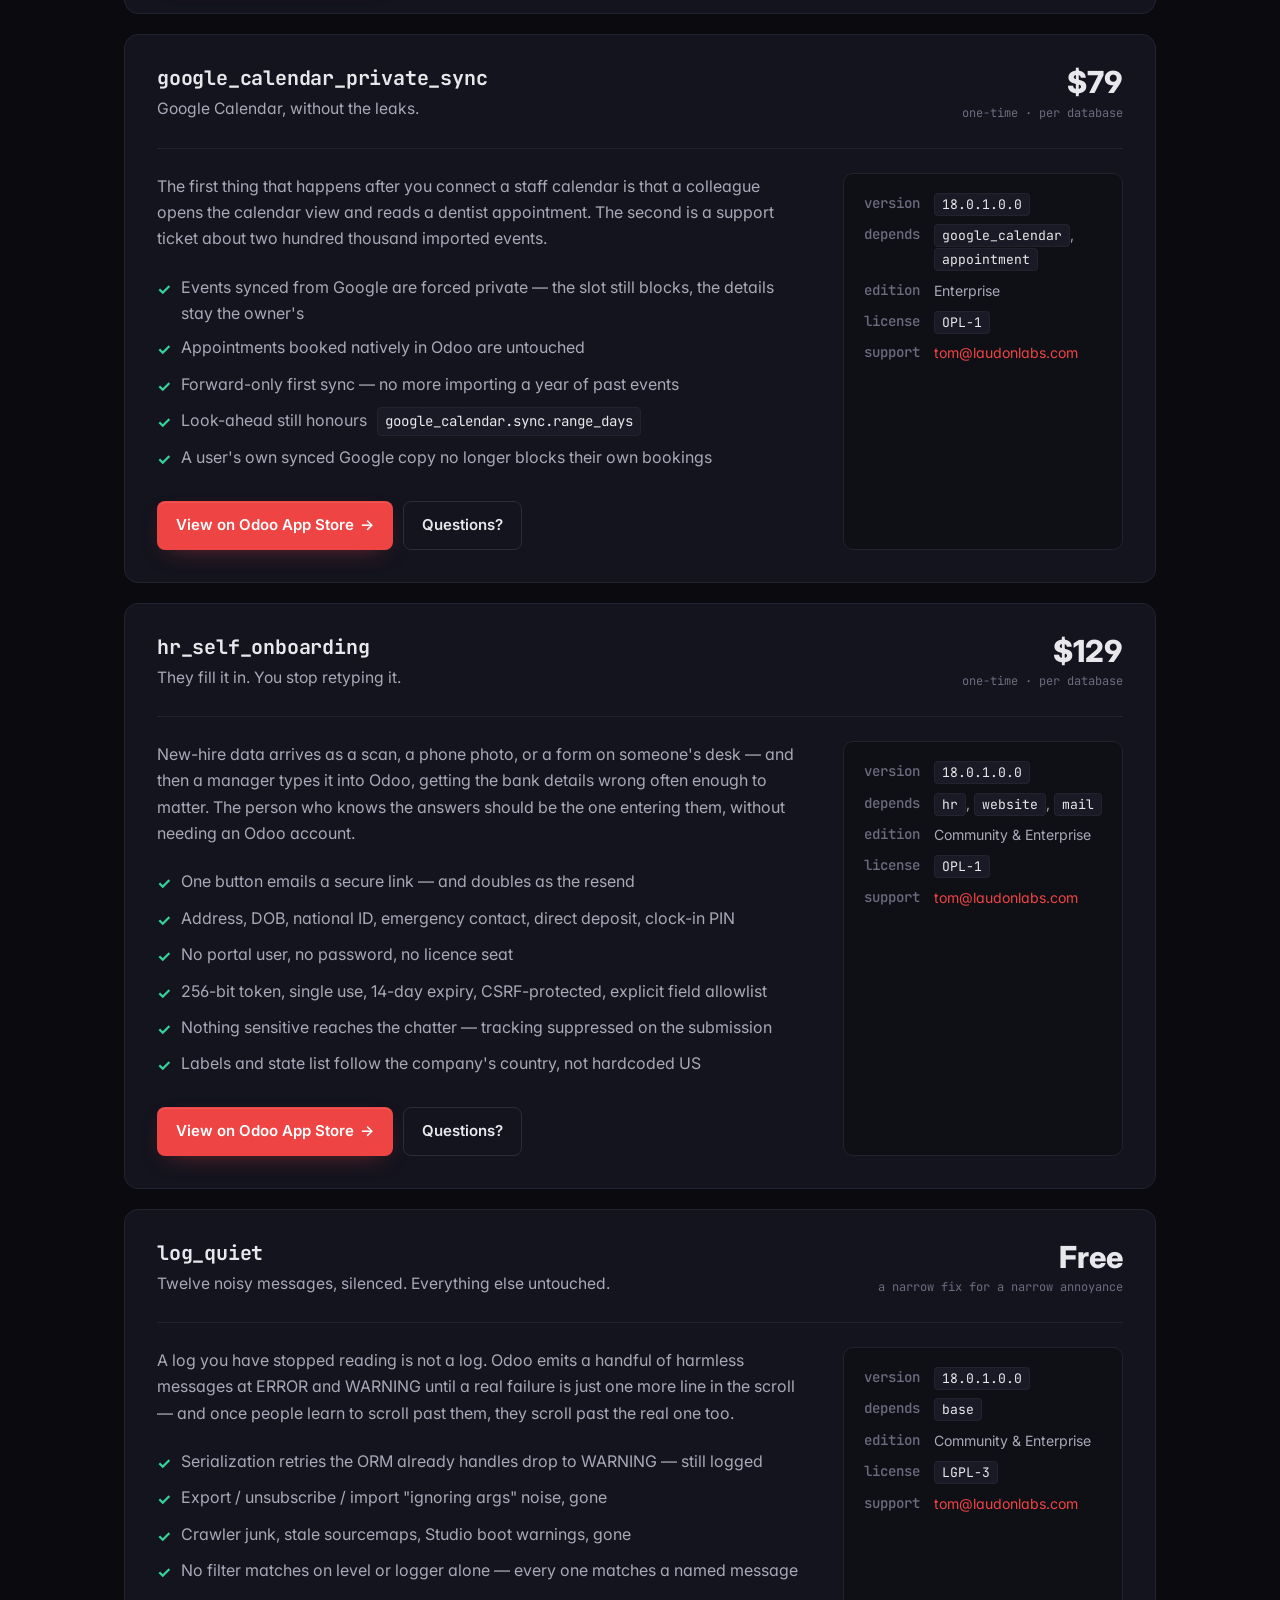
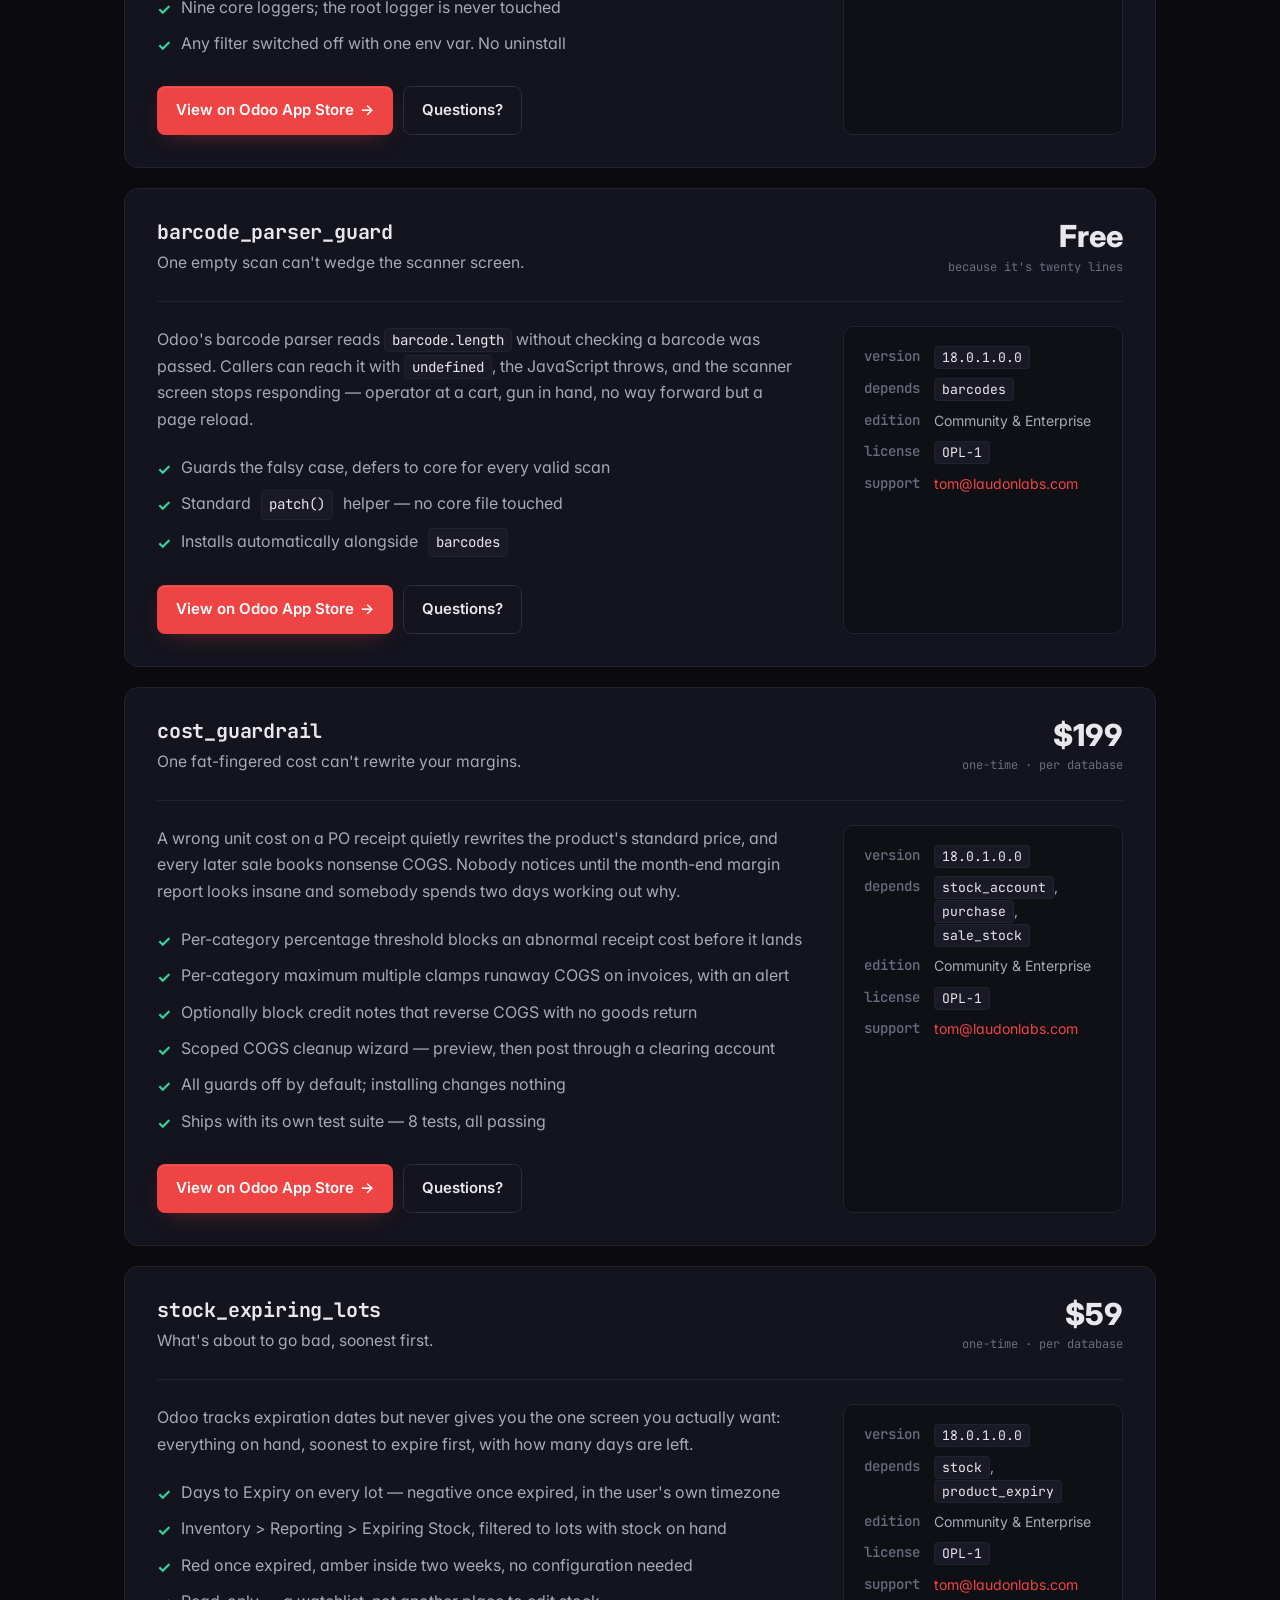
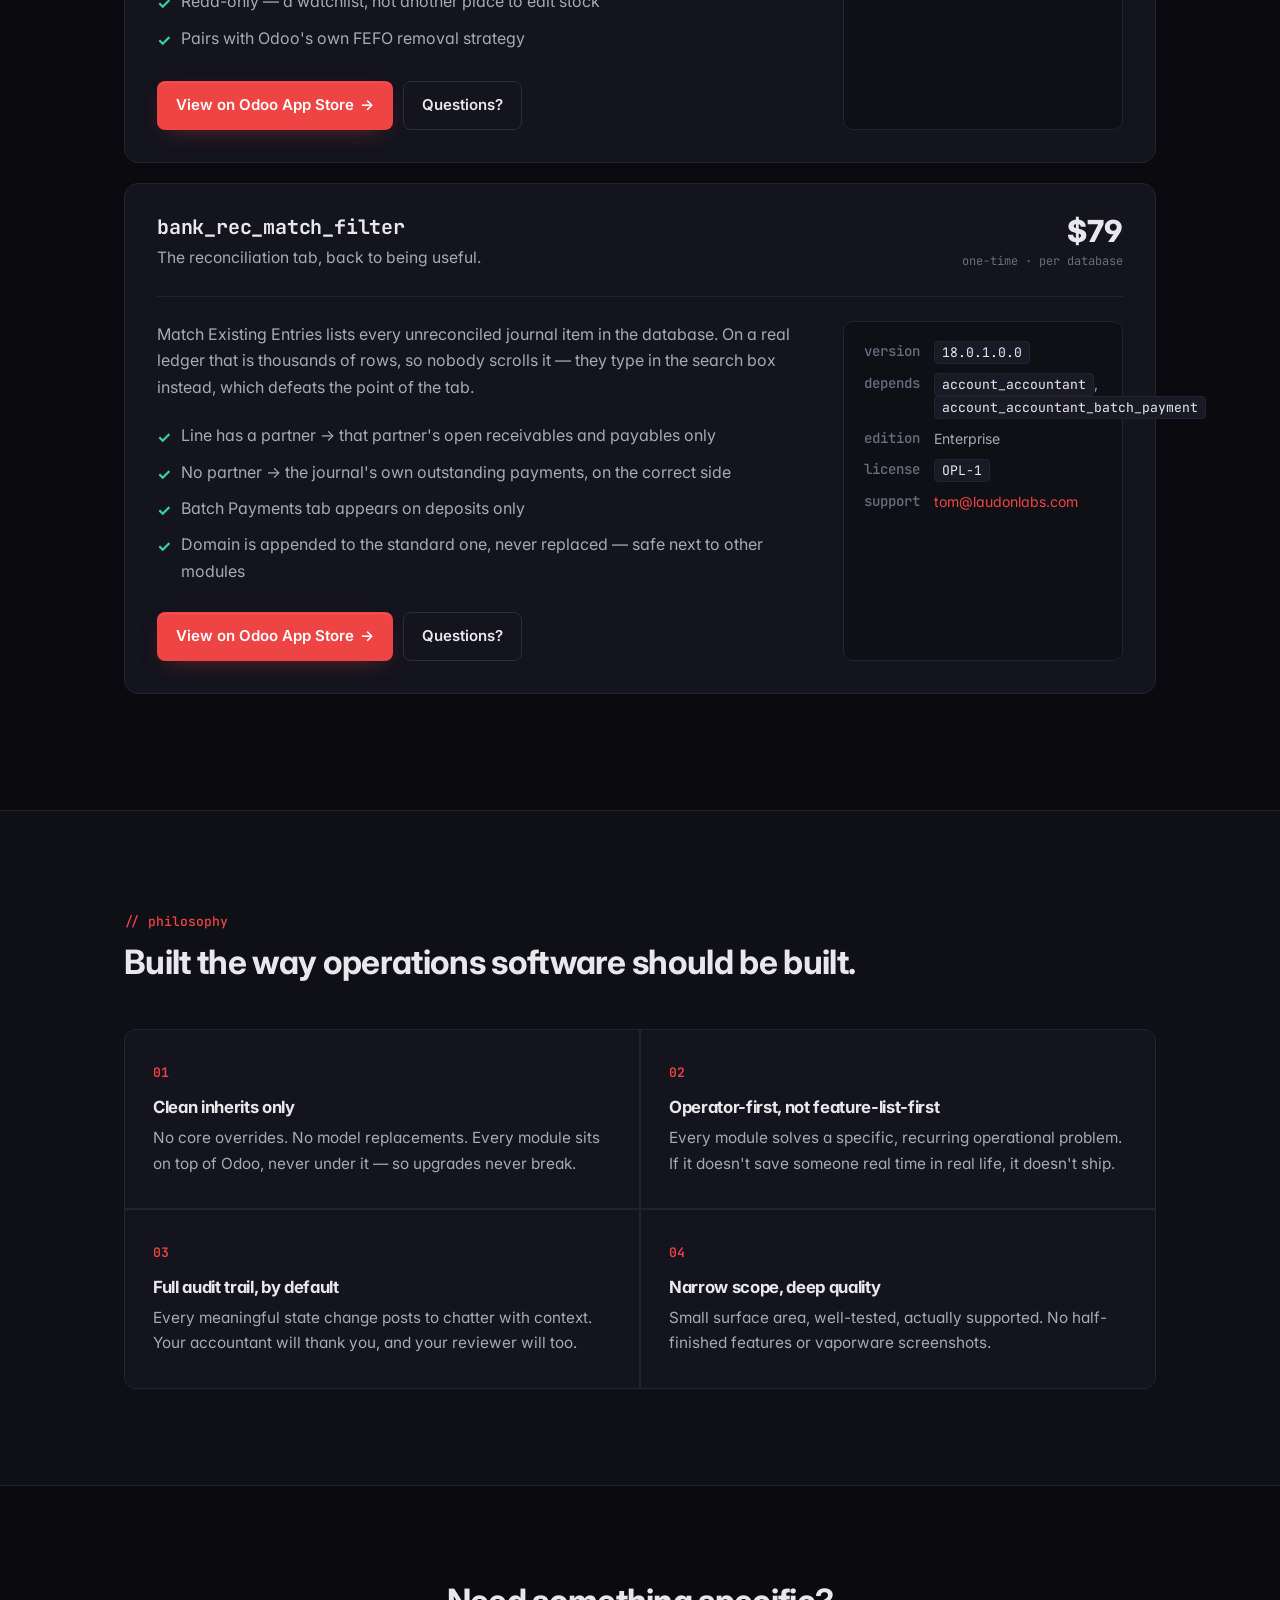
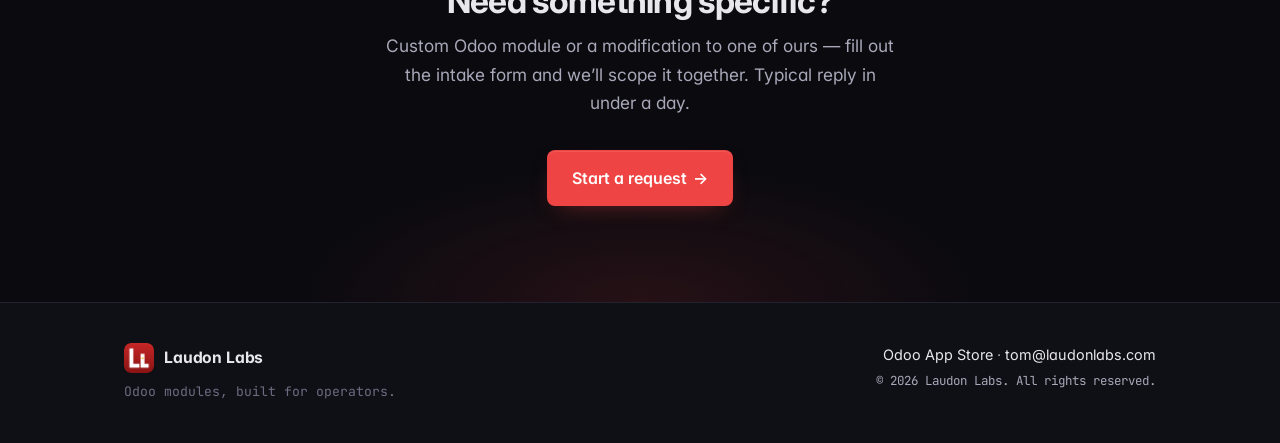
==== commit 9f1cbd73: "Add warehouse_zip_routing — live at $199 Pairs naturally with pickup_point_network: both answer wher" ====
--- a/index.html
+++ b/index.html
@@ -73,6 +73,7 @@
 <span class="t-out">support: tom@laudonlabs.com</span>
 <span class="t-prompt">$</span> <span class="t-cmd">ls modules/</span>
 <span class="t-out">pickup_point_network/         <span class="t-comment"># live on app store</span></span>
+<span class="t-out">warehouse_zip_routing/        <span class="t-comment"># live on app store</span></span>
 <span class="t-out">bounced_payment_return/       <span class="t-comment"># live on app store</span></span>
 <span class="t-out">bank_feed_receipt_required/   <span class="t-comment"># live on app store</span></span>
 <span class="t-out">chatter_mention_dm/           <span class="t-comment"># live on app store</span></span>
@@ -133,6 +134,52 @@
           <dl>
             <dt>version</dt><dd><code>18.0.1.0.0</code></dd>
             <dt>depends</dt><dd><code>sale_management</code>, <code>stock</code>, <code>account</code>, <code>delivery</code>, <code>fleet</code>, <code>website_sale</code></dd>
+            <dt>edition</dt><dd>Community &amp; Enterprise</dd>
+            <dt>license</dt><dd><code>OPL-1</code></dd>
+            <dt>support</dt><dd><a href="mailto:tom@laudonlabs.com">tom@laudonlabs.com</a></dd>
+          </dl>
+        </aside>
+      </div>
+    </article>
+
+    <article class="module">
+      <header class="module-head">
+        <div class="module-title">
+          <h3>warehouse_zip_routing</h3>
+          <p class="module-tag">Every warehouse knows the territory it serves.</p>
+        </div>
+        <div class="module-price">
+          <span class="price">$199</span>
+          <span class="price-note">one-time &middot; per database</span>
+        </div>
+      </header>
+
+      <div class="module-grid">
+        <div class="module-body">
+          <p>
+            Odoo already lets a delivery method declare the ZIP prefixes it covers.
+            This gives warehouses the same idea, then answers the question Odoo
+            leaves to whoever is typing: which warehouse ships this, and by what
+            method? Orders stop shipping from the wrong side of the country because
+            somebody accepted the default.
+          </p>
+          <ul class="bullet-list">
+            <li><span>&#10003;</span> ZIP prefixes, states and countries per warehouse &mdash; longest prefix wins, so a region and a town inside it don't fight</li>
+            <li><span>&#10003;</span> A prefix can belong to only one active warehouse; reuse one and it names the warehouse that already owns it</li>
+            <li><span>&#10003;</span> Customers resolve from their address, visibly on the contact, and stay overridable by hand</li>
+            <li><span>&#10003;</span> Re-resolves on the programmatic paths too &mdash; website carts, imports, wizards &mdash; where onchanges never fire</li>
+            <li><span>&#10003;</span> Ship-to beats bill-to; an explicit choice always wins; a confirmed order is never re-routed</li>
+            <li><span>&#10003;</span> Restrict a product to certain warehouses or methods &mdash; 33 tests, all passing</li>
+          </ul>
+          <div class="module-actions">
+            <a href="https://apps.odoo.com/apps/modules/18.0/warehouse_zip_routing" target="_blank" rel="noopener" class="btn btn-primary">View on Odoo App Store <span class="arrow">&rarr;</span></a>
+            <a href="mailto:tom@laudonlabs.com?subject=warehouse_zip_routing" class="btn btn-ghost">Questions?</a>
+          </div>
+        </div>
+        <aside class="module-spec">
+          <dl>
+            <dt>version</dt><dd><code>18.0.1.0.0</code></dd>
+            <dt>depends</dt><dd><code>sale_stock</code>, <code>delivery</code>, <code>purchase</code></dd>
             <dt>edition</dt><dd>Community &amp; Enterprise</dd>
             <dt>license</dt><dd><code>OPL-1</code></dd>
             <dt>support</dt><dd><a href="mailto:tom@laudonlabs.com">tom@laudonlabs.com</a></dd>
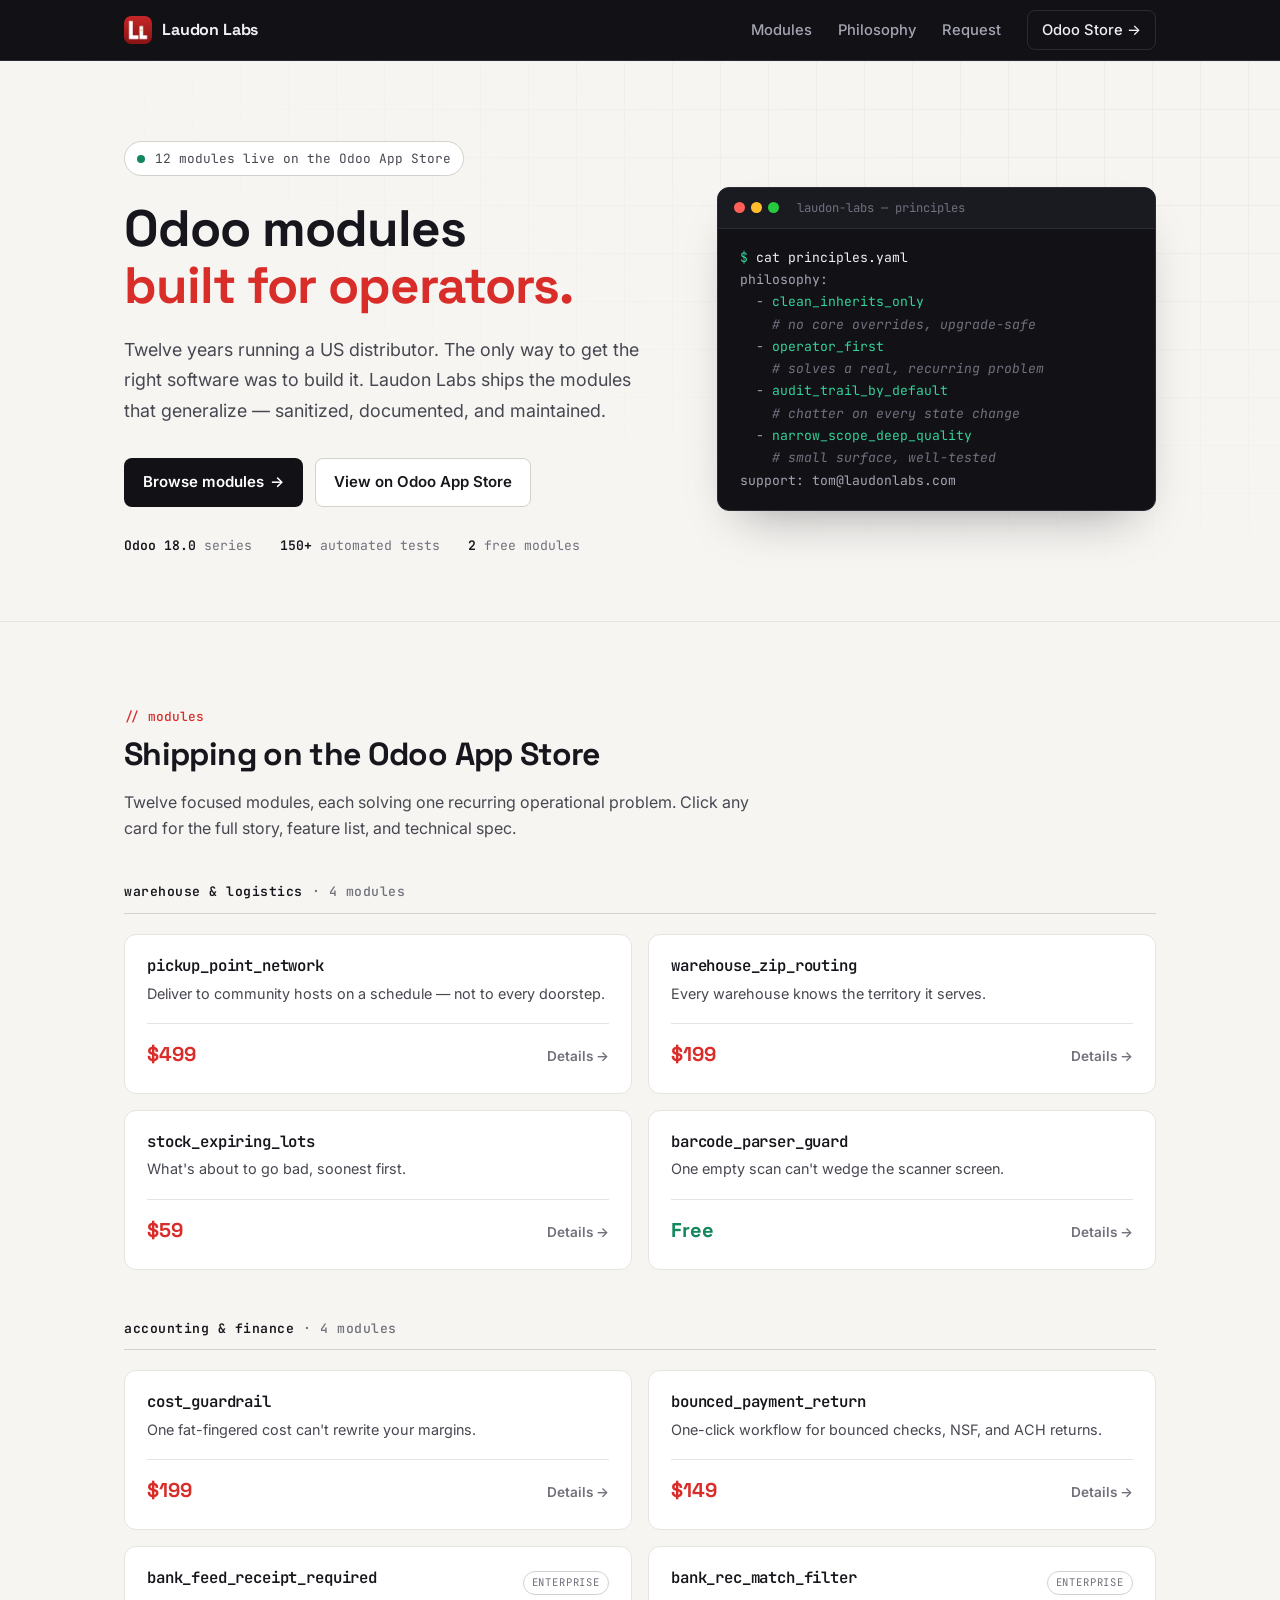
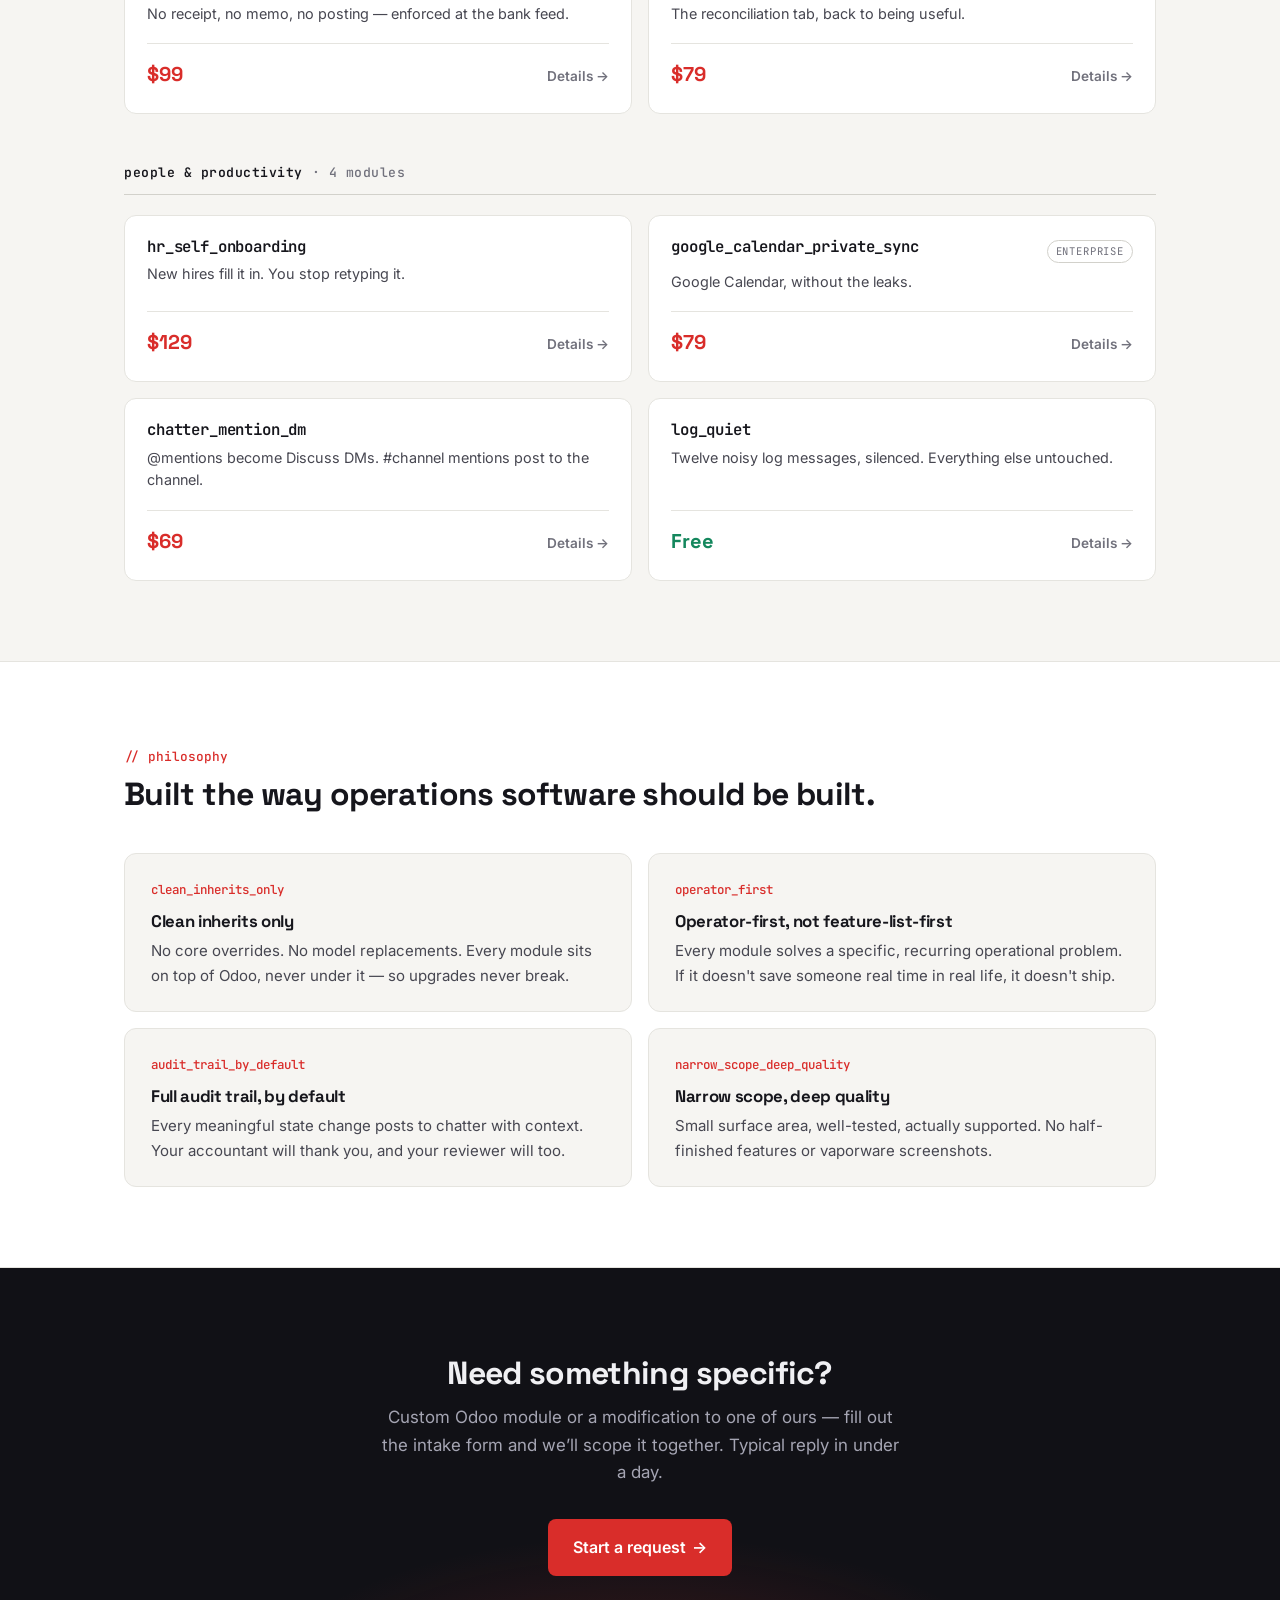
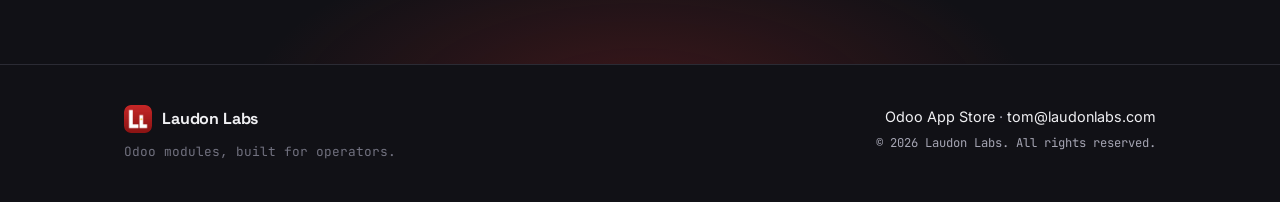
==== commit e58bbffa: "Redesign: light theme with black accents, compact module grid, per-module detail pages - Light paper" ====
--- a/index.html
+++ b/index.html
@@ -5,29 +5,29 @@
 <meta name="viewport" content="width=device-width, initial-scale=1.0">
 <title>Laudon Labs — Odoo modules, built for operators</title>
 <meta name="description" content="Laudon Labs builds focused, production-grade Odoo 18 modules. Clean inherits, no core overrides, full audit trails. Shipped by an operator, for operators.">
-<meta name="theme-color" content="#0d0d12">
+<meta name="theme-color" content="#f6f5f2">
 <meta property="og:title" content="Laudon Labs">
 <meta property="og:description" content="Focused Odoo 18 modules, built by an operator who uses them in production.">
 <meta property="og:image" content="/logo-mark.png">
-<link rel="icon" href="logo-mark.png?v=2" type="image/png">
-<link rel="apple-touch-icon" href="logo-mark.png?v=2">
+<link rel="icon" href="/logo-mark.png?v=2" type="image/png">
+<link rel="apple-touch-icon" href="/logo-mark.png?v=2">
 <link rel="preconnect" href="https://fonts.googleapis.com">
 <link rel="preconnect" href="https://fonts.gstatic.com" crossorigin>
-<link href="https://fonts.googleapis.com/css2?family=Inter:wght@400;500;600;700;800&family=JetBrains+Mono:wght@400;500;600&display=swap" rel="stylesheet">
-<link rel="stylesheet" href="styles.css">
+<link href="https://fonts.googleapis.com/css2?family=Inter:wght@400;500;600;700&family=Space+Grotesk:wght@500;600;700&family=JetBrains+Mono:wght@400;500;600&display=swap" rel="stylesheet">
+<link rel="stylesheet" href="/styles.css">
 </head>
 <body>
 
 <nav class="nav">
   <div class="container nav-inner">
     <a href="/" class="brand">
-      <img src="logo-mark.png" alt="Laudon Labs" class="brand-mark">
+      <img src="/logo-mark.png" alt="Laudon Labs" class="brand-mark">
       <span class="brand-name">Laudon Labs</span>
     </a>
     <div class="nav-links">
-      <a href="#modules">Modules</a>
-      <a href="#philosophy">Philosophy</a>
-      <a href="request.html">Request</a>
+      <a href="/#modules">Modules</a>
+      <a href="/#philosophy">Philosophy</a>
+      <a href="/request.html">Request</a>
       <a href="https://apps.odoo.com/apps/modules/browse?author=Laudon+Labs" target="_blank" rel="noopener" class="nav-cta">Odoo Store <span class="arrow">&rarr;</span></a>
     </div>
   </div>
@@ -35,56 +35,50 @@
 
 <header class="hero">
   <div class="container">
-    <div class="eyebrow">
-      <span class="dot"></span>
-      <span>v18.0 &middot; production-grade &middot; OPL-1</span>
-    </div>
-    <h1>
-      Odoo modules<br>
-      <span class="accent">built for operators.</span>
-    </h1>
-    <p class="tagline">
-      Twelve years running a US distributor. The only way to get the right
-      software was to build it. Laudon Labs ships the modules that generalize
-      &mdash; sanitized, documented, and maintained.
-    </p>
-    <div class="cta-row">
-      <a href="#modules" class="btn btn-primary">Browse modules <span class="arrow">&rarr;</span></a>
-      <a href="https://apps.odoo.com/apps/modules/browse?author=Laudon+Labs" target="_blank" rel="noopener" class="btn btn-ghost">
-        <svg width="16" height="16" viewBox="0 0 24 24" fill="currentColor" style="vertical-align:-3px;margin-right:6px"><path d="M12 2C6.48 2 2 6.48 2 12s4.48 10 10 10 10-4.48 10-10S17.52 2 12 2zm0 18c-4.41 0-8-3.59-8-8s3.59-8 8-8 8 3.59 8 8-3.59 8-8 8zm1-13h-2v6h5v-2h-3z"/></svg>
-        View on Odoo App Store
-      </a>
-    </div>
-
-    <div class="terminal">
-      <div class="terminal-chrome">
-        <span class="tc-dot tc-red"></span>
-        <span class="tc-dot tc-yellow"></span>
-        <span class="tc-dot tc-green"></span>
-        <span class="terminal-title">laudon-labs &mdash; principles</span>
-      </div>
-      <pre class="terminal-body"><span class="t-prompt">$</span> <span class="t-cmd">cat laudon-labs/principles.yaml</span>
+    <div class="hero-grid">
+      <div>
+        <div class="eyebrow">
+          <span class="dot"></span>
+          <span>12 modules live on the Odoo App Store</span>
+        </div>
+        <h1>
+          Odoo modules<br>
+          <span class="accent">built for operators.</span>
+        </h1>
+        <p class="tagline">
+          Twelve years running a US distributor. The only way to get the right
+          software was to build it. Laudon Labs ships the modules that generalize
+          &mdash; sanitized, documented, and maintained.
+        </p>
+        <div class="cta-row">
+          <a href="#modules" class="btn btn-primary">Browse modules <span class="arrow">&rarr;</span></a>
+          <a href="https://apps.odoo.com/apps/modules/browse?author=Laudon+Labs" target="_blank" rel="noopener" class="btn btn-ghost">View on Odoo App Store</a>
+        </div>
+        <div class="hero-stats">
+          <span><strong>Odoo 18.0</strong> series</span>
+          <span><strong>150+</strong> automated tests</span>
+          <span><strong>2</strong> free modules</span>
+        </div>
+      </div>
+      <div class="terminal">
+        <div class="terminal-chrome">
+          <span class="tc-dot tc-red"></span>
+          <span class="tc-dot tc-yellow"></span>
+          <span class="tc-dot tc-green"></span>
+          <span class="terminal-title">laudon-labs &mdash; principles</span>
+        </div>
+        <pre class="terminal-body"><span class="t-prompt">$</span> <span class="t-cmd">cat principles.yaml</span>
 <span class="t-out">philosophy:</span>
-<span class="t-out">  - <span class="t-ok">clean_inherits_only</span>      <span class="t-comment"># no core overrides, upgrade-safe</span></span>
-<span class="t-out">  - <span class="t-ok">operator_first</span>            <span class="t-comment"># solves a real, recurring problem</span></span>
-<span class="t-out">  - <span class="t-ok">audit_trail_by_default</span>    <span class="t-comment"># chatter on every state change</span></span>
-<span class="t-out">  - <span class="t-ok">narrow_scope_deep_quality</span> <span class="t-comment"># small surface, well-tested</span></span>
-<span class="t-out">license: OPL-1</span>
-<span class="t-out">support: tom@laudonlabs.com</span>
-<span class="t-prompt">$</span> <span class="t-cmd">ls modules/</span>
-<span class="t-out">pickup_point_network/         <span class="t-comment"># live on app store</span></span>
-<span class="t-out">warehouse_zip_routing/        <span class="t-comment"># live on app store</span></span>
-<span class="t-out">bounced_payment_return/       <span class="t-comment"># live on app store</span></span>
-<span class="t-out">bank_feed_receipt_required/   <span class="t-comment"># live on app store</span></span>
-<span class="t-out">chatter_mention_dm/           <span class="t-comment"># live on app store</span></span>
-<span class="t-out">google_calendar_private_sync/ <span class="t-comment"># live on app store</span></span>
-<span class="t-out">hr_self_onboarding/           <span class="t-comment"># live on app store</span></span>
-<span class="t-out">log_quiet/                    <span class="t-comment"># live on app store</span></span>
-<span class="t-out">barcode_parser_guard/         <span class="t-comment"># live on app store — free</span></span>
-<span class="t-out">cost_guardrail/               <span class="t-comment"># live on app store</span></span>
-<span class="t-out">stock_expiring_lots/          <span class="t-comment"># live on app store</span></span>
-<span class="t-out">bank_rec_match_filter/        <span class="t-comment"># live on app store</span></span>
-<span class="t-prompt">$</span> <span class="t-comment"># twelve years operating. modules that generalize ship here.</span></pre>
+<span class="t-out">  - <span class="t-ok">clean_inherits_only</span></span>
+<span class="t-out">    <span class="t-comment"># no core overrides, upgrade-safe</span></span>
+<span class="t-out">  - <span class="t-ok">operator_first</span></span>
+<span class="t-out">    <span class="t-comment"># solves a real, recurring problem</span></span>
+<span class="t-out">  - <span class="t-ok">audit_trail_by_default</span></span>
+<span class="t-out">    <span class="t-comment"># chatter on every state change</span></span>
+<span class="t-out">  - <span class="t-ok">narrow_scope_deep_quality</span></span>
+<span class="t-out">    <span class="t-comment"># small surface, well-tested</span></span>
+<span class="t-out">support: tom@laudonlabs.com</span></pre>
+      </div>
     </div>
   </div>
 </header>
@@ -94,558 +88,87 @@
     <div class="section-head">
       <span class="section-label">// modules</span>
       <h2>Shipping on the Odoo App Store</h2>
-    </div>
-
-    <article class="module">
-      <header class="module-head">
-        <div class="module-title">
-          <h3>pickup_point_network</h3>
-          <p class="module-tag">Deliver to community hosts on a schedule &mdash; not to every doorstep.</p>
-        </div>
-        <div class="module-price">
-          <span class="price">$499</span>
-          <span class="price-note">one-time &middot; per database</span>
-        </div>
-      </header>
-
-      <div class="module-grid">
-        <div class="module-body">
-          <p>
-            Customers volunteer as hosts. Their neighbours order to that address.
-            You deliver everything for a region in one consolidated run, on a
-            schedule everybody can predict. Running that on spreadsheets means
-            missed deadlines, territory clashes discovered too late, and commission
-            worked out by hand every month.
-          </p>
-          <ul class="bullet-list">
-            <li><span>&#10003;</span> Zones with their own schedule rule, rolled forward automatically for months ahead</li>
-            <li><span>&#10003;</span> One run per cycle &mdash; stop sequencing, driver ETAs, signature and proof-of-delivery photo</li>
-            <li><span>&#10003;</span> Public locator with ZIP search, and a host application form that geocodes and distance-checks on arrival</li>
-            <li><span>&#10003;</span> Bill of lading, per-box manifest, optional separation of duties and pack-stage quality check</li>
-            <li><span>&#10003;</span> Commission accrues per invoice onto a draft vendor bill; past-due hosts move to grace, then suspended</li>
-            <li><span>&#10003;</span> No Enterprise apps, no CDN calls, no API key needed &mdash; 33 tests, all passing</li>
-          </ul>
-          <div class="module-actions">
-            <a href="https://apps.odoo.com/apps/modules/18.0/pickup_point_network" target="_blank" rel="noopener" class="btn btn-primary">View on Odoo App Store <span class="arrow">&rarr;</span></a>
-            <a href="mailto:tom@laudonlabs.com?subject=pickup_point_network" class="btn btn-ghost">Questions?</a>
-          </div>
-        </div>
-        <aside class="module-spec">
-          <dl>
-            <dt>version</dt><dd><code>18.0.1.0.0</code></dd>
-            <dt>depends</dt><dd><code>sale_management</code>, <code>stock</code>, <code>account</code>, <code>delivery</code>, <code>fleet</code>, <code>website_sale</code></dd>
-            <dt>edition</dt><dd>Community &amp; Enterprise</dd>
-            <dt>license</dt><dd><code>OPL-1</code></dd>
-            <dt>support</dt><dd><a href="mailto:tom@laudonlabs.com">tom@laudonlabs.com</a></dd>
-          </dl>
-        </aside>
-      </div>
-    </article>
-
-    <article class="module">
-      <header class="module-head">
-        <div class="module-title">
-          <h3>warehouse_zip_routing</h3>
-          <p class="module-tag">Every warehouse knows the territory it serves.</p>
-        </div>
-        <div class="module-price">
-          <span class="price">$199</span>
-          <span class="price-note">one-time &middot; per database</span>
-        </div>
-      </header>
-
-      <div class="module-grid">
-        <div class="module-body">
-          <p>
-            Odoo already lets a delivery method declare the ZIP prefixes it covers.
-            This gives warehouses the same idea, then answers the question Odoo
-            leaves to whoever is typing: which warehouse ships this, and by what
-            method? Orders stop shipping from the wrong side of the country because
-            somebody accepted the default.
-          </p>
-          <ul class="bullet-list">
-            <li><span>&#10003;</span> ZIP prefixes, states and countries per warehouse &mdash; longest prefix wins, so a region and a town inside it don't fight</li>
-            <li><span>&#10003;</span> A prefix can belong to only one active warehouse; reuse one and it names the warehouse that already owns it</li>
-            <li><span>&#10003;</span> Customers resolve from their address, visibly on the contact, and stay overridable by hand</li>
-            <li><span>&#10003;</span> Re-resolves on the programmatic paths too &mdash; website carts, imports, wizards &mdash; where onchanges never fire</li>
-            <li><span>&#10003;</span> Ship-to beats bill-to; an explicit choice always wins; a confirmed order is never re-routed</li>
-            <li><span>&#10003;</span> Restrict a product to certain warehouses or methods &mdash; 33 tests, all passing</li>
-          </ul>
-          <div class="module-actions">
-            <a href="https://apps.odoo.com/apps/modules/18.0/warehouse_zip_routing" target="_blank" rel="noopener" class="btn btn-primary">View on Odoo App Store <span class="arrow">&rarr;</span></a>
-            <a href="mailto:tom@laudonlabs.com?subject=warehouse_zip_routing" class="btn btn-ghost">Questions?</a>
-          </div>
-        </div>
-        <aside class="module-spec">
-          <dl>
-            <dt>version</dt><dd><code>18.0.1.0.0</code></dd>
-            <dt>depends</dt><dd><code>sale_stock</code>, <code>delivery</code>, <code>purchase</code></dd>
-            <dt>edition</dt><dd>Community &amp; Enterprise</dd>
-            <dt>license</dt><dd><code>OPL-1</code></dd>
-            <dt>support</dt><dd><a href="mailto:tom@laudonlabs.com">tom@laudonlabs.com</a></dd>
-          </dl>
-        </aside>
-      </div>
-    </article>
-
-    <article class="module">
-      <header class="module-head">
-        <div class="module-icon" aria-hidden="true">
-          <span>$</span>
-          <span class="arc"></span>
-        </div>
-        <div class="module-title">
-          <h3>bounced_payment_return</h3>
-          <p class="module-tag">One-click workflow for bounced checks, NSF, and ACH returns.</p>
-        </div>
-        <div class="module-price">
-          <span class="price">$149</span>
-          <span class="price-note">one-time &middot; per database</span>
-        </div>
-      </header>
-
-      <div class="module-grid">
-        <div class="module-body">
-          <p>
-            Handling a bounced check in vanilla Odoo takes four to five steps
-            and is easy to get wrong. This module collapses the workflow into
-            a single wizard with a full audit trail.
-          </p>
-          <ul class="bullet-list">
-            <li><span>&#10003;</span> Reverses the payment entry &mdash; keeps original bank deposit matching intact</li>
-            <li><span>&#10003;</span> Reopens the original invoice, restores amount due automatically</li>
-            <li><span>&#10003;</span> Optional bank-fee invoice, posted and ready to collect</li>
-            <li><span>&#10003;</span> Full chatter audit on payment, invoice, partner, and fee invoice</li>
-            <li><span>&#10003;</span> Outstanding-Receipts lines pre-positioned for next bank statement</li>
-          </ul>
-          <div class="module-actions">
-            <a href="https://apps.odoo.com/apps/modules/18.0/bounced_payment_return" target="_blank" rel="noopener" class="btn btn-primary">View on Odoo App Store <span class="arrow">&rarr;</span></a>
-            <a href="mailto:tom@laudonlabs.com?subject=bounced_payment_return" class="btn btn-ghost">Questions?</a>
-          </div>
-
-          <div class="terminal terminal-sm">
-            <div class="terminal-chrome">
-              <span class="tc-dot tc-red"></span>
-              <span class="tc-dot tc-yellow"></span>
-              <span class="tc-dot tc-green"></span>
-              <span class="terminal-title">odoo-shell &mdash; bounced_payment_return</span>
-            </div>
-            <pre class="terminal-body"><span class="t-prompt">&gt;&gt;&gt;</span> <span class="t-cmd">payment.action_return_payment()</span>
-<span class="t-out">{</span>
-<span class="t-out">    "reversal_move_id": 8423,       <span class="t-comment"># reopens the invoice</span></span>
-<span class="t-out">    "fee_invoice_id":   1092,       <span class="t-comment"># optional, bills the customer</span></span>
-<span class="t-out">    "is_returned":      True,</span>
-<span class="t-out">    "return_reason":    "bounced",</span>
-<span class="t-out">    "chatter":          ["payment", "invoice", "partner", "fee_invoice"]</span>
-<span class="t-out">}</span>
-<span class="t-prompt">&gt;&gt;&gt;</span> <span class="t-comment"># one wizard, one click, bookkeeping done right</span></pre>
-          </div>
-        </div>
-        <aside class="module-spec">
-          <dl>
-            <dt>version</dt><dd><code>18.0.1.0.0</code></dd>
-            <dt>depends</dt><dd><code>account</code>, <code>account_check_printing</code></dd>
-            <dt>edition</dt><dd>Community &amp; Enterprise</dd>
-            <dt>license</dt><dd><code>OPL-1</code></dd>
-            <dt>support</dt><dd><a href="mailto:tom@laudonlabs.com">tom@laudonlabs.com</a></dd>
-          </dl>
-        </aside>
-      </div>
-    </article>
-
-    <article class="module">
-      <header class="module-head">
-        <div class="module-title">
-          <h3>bank_feed_receipt_required</h3>
-          <p class="module-tag">No receipt, no memo, no posting &mdash; enforced at the bank feed.</p>
-        </div>
-        <div class="module-price">
-          <span class="price">$99</span>
-          <span class="price-note">one-time &middot; per database</span>
-        </div>
-      </header>
-
-      <div class="module-grid">
-        <div class="module-body">
-          <p>
-            The moment a bank charge is reconciled is the only moment anyone
-            remembers what it was for. A month later, at close, nobody does &mdash;
-            and the bookkeeper is emailing five people about a $348 charge from a
-            vendor no one recognizes.
-          </p>
-          <ul class="bullet-list">
-            <li><span>&#10003;</span> Blocks manual bank-feed lines hitting an expense account with no receipt or no memo</li>
-            <li><span>&#10003;</span> One combined error listing everything missing &mdash; fixed in a single pass</li>
-            <li><span>&#10003;</span> Receipt drop zone rendered right on the Manual Operations tab</li>
-            <li><span>&#10003;</span> Never blocks AR/AP, bill matches, or reconcile-model lines</li>
-            <li><span>&#10003;</span> Background auto-reconciliation runs untouched</li>
-          </ul>
-          <div class="module-actions">
-            <a href="https://apps.odoo.com/apps/modules/18.0/bank_feed_receipt_required" target="_blank" rel="noopener" class="btn btn-primary">View on Odoo App Store <span class="arrow">&rarr;</span></a>
-            <a href="mailto:tom@laudonlabs.com?subject=bank_feed_receipt_required" class="btn btn-ghost">Questions?</a>
-          </div>
-        </div>
-        <aside class="module-spec">
-          <dl>
-            <dt>version</dt><dd><code>18.0.1.0.0</code></dd>
-            <dt>depends</dt><dd><code>account_accountant</code></dd>
-            <dt>edition</dt><dd>Enterprise</dd>
-            <dt>license</dt><dd><code>OPL-1</code></dd>
-            <dt>support</dt><dd><a href="mailto:tom@laudonlabs.com">tom@laudonlabs.com</a></dd>
-          </dl>
-        </aside>
-      </div>
-    </article>
-
-    <article class="module">
-      <header class="module-head">
-        <div class="module-title">
-          <h3>chatter_mention_dm</h3>
-          <p class="module-tag">@mentions become Discuss DMs. #channel mentions get posted to the channel.</p>
-        </div>
-        <div class="module-price">
-          <span class="price">$69</span>
-          <span class="price-note">one-time &middot; per database</span>
-        </div>
-      </header>
-
-      <div class="module-grid">
-        <div class="module-body">
-          <p>
-            Chatter mentions land in the Inbox, and in a busy database the Inbox
-            is where notifications go to die. This pushes them somewhere people
-            actually look &mdash; without asking anyone to change how they work.
-          </p>
-          <ul class="bullet-list">
-            <li><span>&#10003;</span> @mention a user &rarr; direct message in Discuss, posted as you</li>
-            <li><span>&#10003;</span> Mention a #channel &rarr; the same message posted to that channel</li>
-            <li><span>&#10003;</span> Clickable link back to the source record, every time</li>
-            <li><span>&#10003;</span> Works on every model with a Chatter &mdash; no configuration, no model list</li>
-            <li><span>&#10003;</span> Discuss failures can never block the original Chatter post</li>
-          </ul>
-          <div class="module-actions">
-            <a href="https://apps.odoo.com/apps/modules/18.0/chatter_mention_dm" target="_blank" rel="noopener" class="btn btn-primary">View on Odoo App Store <span class="arrow">&rarr;</span></a>
-            <a href="mailto:tom@laudonlabs.com?subject=chatter_mention_dm" class="btn btn-ghost">Questions?</a>
-          </div>
-        </div>
-        <aside class="module-spec">
-          <dl>
-            <dt>version</dt><dd><code>18.0.1.0.0</code></dd>
-            <dt>depends</dt><dd><code>mail</code></dd>
-            <dt>edition</dt><dd>Community &amp; Enterprise</dd>
-            <dt>license</dt><dd><code>OPL-1</code></dd>
-            <dt>support</dt><dd><a href="mailto:tom@laudonlabs.com">tom@laudonlabs.com</a></dd>
-          </dl>
-        </aside>
-      </div>
-    </article>
-
-    <article class="module">
-      <header class="module-head">
-        <div class="module-title">
-          <h3>google_calendar_private_sync</h3>
-          <p class="module-tag">Google Calendar, without the leaks.</p>
-        </div>
-        <div class="module-price">
-          <span class="price">$79</span>
-          <span class="price-note">one-time &middot; per database</span>
-        </div>
-      </header>
-
-      <div class="module-grid">
-        <div class="module-body">
-          <p>
-            The first thing that happens after you connect a staff calendar is
-            that a colleague opens the calendar view and reads a dentist
-            appointment. The second is a support ticket about two hundred
-            thousand imported events.
-          </p>
-          <ul class="bullet-list">
-            <li><span>&#10003;</span> Events synced from Google are forced private &mdash; the slot still blocks, the details stay the owner's</li>
-            <li><span>&#10003;</span> Appointments booked natively in Odoo are untouched</li>
-            <li><span>&#10003;</span> Forward-only first sync &mdash; no more importing a year of past events</li>
-            <li><span>&#10003;</span> Look-ahead still honours <code>google_calendar.sync.range_days</code></li>
-            <li><span>&#10003;</span> A user's own synced Google copy no longer blocks their own bookings</li>
-          </ul>
-          <div class="module-actions">
-            <a href="https://apps.odoo.com/apps/modules/18.0/google_calendar_private_sync" target="_blank" rel="noopener" class="btn btn-primary">View on Odoo App Store <span class="arrow">&rarr;</span></a>
-            <a href="mailto:tom@laudonlabs.com?subject=google_calendar_private_sync" class="btn btn-ghost">Questions?</a>
-          </div>
-        </div>
-        <aside class="module-spec">
-          <dl>
-            <dt>version</dt><dd><code>18.0.1.0.0</code></dd>
-            <dt>depends</dt><dd><code>google_calendar</code>, <code>appointment</code></dd>
-            <dt>edition</dt><dd>Enterprise</dd>
-            <dt>license</dt><dd><code>OPL-1</code></dd>
-            <dt>support</dt><dd><a href="mailto:tom@laudonlabs.com">tom@laudonlabs.com</a></dd>
-          </dl>
-        </aside>
-      </div>
-    </article>
-
-    <article class="module">
-      <header class="module-head">
-        <div class="module-title">
-          <h3>hr_self_onboarding</h3>
-          <p class="module-tag">They fill it in. You stop retyping it.</p>
-        </div>
-        <div class="module-price">
-          <span class="price">$129</span>
-          <span class="price-note">one-time &middot; per database</span>
-        </div>
-      </header>
-
-      <div class="module-grid">
-        <div class="module-body">
-          <p>
-            New-hire data arrives as a scan, a phone photo, or a form on someone's
-            desk &mdash; and then a manager types it into Odoo, getting the bank
-            details wrong often enough to matter. The person who knows the answers
-            should be the one entering them, without needing an Odoo account.
-          </p>
-          <ul class="bullet-list">
-            <li><span>&#10003;</span> One button emails a secure link &mdash; and doubles as the resend</li>
-            <li><span>&#10003;</span> Address, DOB, national ID, emergency contact, direct deposit, clock-in PIN</li>
-            <li><span>&#10003;</span> No portal user, no password, no licence seat</li>
-            <li><span>&#10003;</span> 256-bit token, single use, 14-day expiry, CSRF-protected, explicit field allowlist</li>
-            <li><span>&#10003;</span> Nothing sensitive reaches the chatter &mdash; tracking suppressed on the submission</li>
-            <li><span>&#10003;</span> Labels and state list follow the company's country, not hardcoded US</li>
-          </ul>
-          <div class="module-actions">
-            <a href="https://apps.odoo.com/apps/modules/18.0/hr_self_onboarding" target="_blank" rel="noopener" class="btn btn-primary">View on Odoo App Store <span class="arrow">&rarr;</span></a>
-            <a href="mailto:tom@laudonlabs.com?subject=hr_self_onboarding" class="btn btn-ghost">Questions?</a>
-          </div>
-        </div>
-        <aside class="module-spec">
-          <dl>
-            <dt>version</dt><dd><code>18.0.1.0.0</code></dd>
-            <dt>depends</dt><dd><code>hr</code>, <code>website</code>, <code>mail</code></dd>
-            <dt>edition</dt><dd>Community &amp; Enterprise</dd>
-            <dt>license</dt><dd><code>OPL-1</code></dd>
-            <dt>support</dt><dd><a href="mailto:tom@laudonlabs.com">tom@laudonlabs.com</a></dd>
-          </dl>
-        </aside>
-      </div>
-    </article>
-
-    <article class="module">
-      <header class="module-head">
-        <div class="module-title">
-          <h3>log_quiet</h3>
-          <p class="module-tag">Twelve noisy messages, silenced. Everything else untouched.</p>
-        </div>
-        <div class="module-price">
-          <span class="price">Free</span>
-          <span class="price-note">a narrow fix for a narrow annoyance</span>
-        </div>
-      </header>
-
-      <div class="module-grid">
-        <div class="module-body">
-          <p>
-            A log you have stopped reading is not a log. Odoo emits a handful of
-            harmless messages at ERROR and WARNING until a real failure is just one
-            more line in the scroll &mdash; and once people learn to scroll past
-            them, they scroll past the real one too.
-          </p>
-          <ul class="bullet-list">
-            <li><span>&#10003;</span> Serialization retries the ORM already handles drop to WARNING &mdash; still logged</li>
-            <li><span>&#10003;</span> Export / unsubscribe / import "ignoring args" noise, gone</li>
-            <li><span>&#10003;</span> Crawler junk, stale sourcemaps, Studio boot warnings, gone</li>
-            <li><span>&#10003;</span> No filter matches on level or logger alone &mdash; every one matches a named message</li>
-            <li><span>&#10003;</span> Nine core loggers; the root logger is never touched</li>
-            <li><span>&#10003;</span> Any filter switched off with one env var. No uninstall</li>
-          </ul>
-          <div class="module-actions">
-            <a href="https://apps.odoo.com/apps/modules/18.0/log_quiet" target="_blank" rel="noopener" class="btn btn-primary">View on Odoo App Store <span class="arrow">&rarr;</span></a>
-            <a href="mailto:tom@laudonlabs.com?subject=log_quiet" class="btn btn-ghost">Questions?</a>
-          </div>
-        </div>
-        <aside class="module-spec">
-          <dl>
-            <dt>version</dt><dd><code>18.0.1.0.0</code></dd>
-            <dt>depends</dt><dd><code>base</code></dd>
-            <dt>edition</dt><dd>Community &amp; Enterprise</dd>
-            <dt>license</dt><dd><code>LGPL-3</code></dd>
-            <dt>support</dt><dd><a href="mailto:tom@laudonlabs.com">tom@laudonlabs.com</a></dd>
-          </dl>
-        </aside>
-      </div>
-    </article>
-
-    <article class="module">
-      <header class="module-head">
-        <div class="module-title">
-          <h3>barcode_parser_guard</h3>
-          <p class="module-tag">One empty scan can't wedge the scanner screen.</p>
-        </div>
-        <div class="module-price">
-          <span class="price">Free</span>
-          <span class="price-note">because it's twenty lines</span>
-        </div>
-      </header>
-
-      <div class="module-grid">
-        <div class="module-body">
-          <p>
-            Odoo's barcode parser reads <code>barcode.length</code> without checking
-            a barcode was passed. Callers can reach it with <code>undefined</code>,
-            the JavaScript throws, and the scanner screen stops responding &mdash;
-            operator at a cart, gun in hand, no way forward but a page reload.
-          </p>
-          <ul class="bullet-list">
-            <li><span>&#10003;</span> Guards the falsy case, defers to core for every valid scan</li>
-            <li><span>&#10003;</span> Standard <code>patch()</code> helper &mdash; no core file touched</li>
-            <li><span>&#10003;</span> Installs automatically alongside <code>barcodes</code></li>
-          </ul>
-          <div class="module-actions">
-            <a href="https://apps.odoo.com/apps/modules/18.0/barcode_parser_guard" target="_blank" rel="noopener" class="btn btn-primary">View on Odoo App Store <span class="arrow">&rarr;</span></a>
-            <a href="mailto:tom@laudonlabs.com?subject=barcode_parser_guard" class="btn btn-ghost">Questions?</a>
-          </div>
-        </div>
-        <aside class="module-spec">
-          <dl>
-            <dt>version</dt><dd><code>18.0.1.0.0</code></dd>
-            <dt>depends</dt><dd><code>barcodes</code></dd>
-            <dt>edition</dt><dd>Community &amp; Enterprise</dd>
-            <dt>license</dt><dd><code>OPL-1</code></dd>
-            <dt>support</dt><dd><a href="mailto:tom@laudonlabs.com">tom@laudonlabs.com</a></dd>
-          </dl>
-        </aside>
-      </div>
-    </article>
-
-    <article class="module">
-      <header class="module-head">
-        <div class="module-title">
-          <h3>cost_guardrail</h3>
-          <p class="module-tag">One fat-fingered cost can't rewrite your margins.</p>
-        </div>
-        <div class="module-price">
-          <span class="price">$199</span>
-          <span class="price-note">one-time &middot; per database</span>
-        </div>
-      </header>
-
-      <div class="module-grid">
-        <div class="module-body">
-          <p>
-            A wrong unit cost on a PO receipt quietly rewrites the product's
-            standard price, and every later sale books nonsense COGS. Nobody
-            notices until the month-end margin report looks insane and somebody
-            spends two days working out why.
-          </p>
-          <ul class="bullet-list">
-            <li><span>&#10003;</span> Per-category percentage threshold blocks an abnormal receipt cost before it lands</li>
-            <li><span>&#10003;</span> Per-category maximum multiple clamps runaway COGS on invoices, with an alert</li>
-            <li><span>&#10003;</span> Optionally block credit notes that reverse COGS with no goods return</li>
-            <li><span>&#10003;</span> Scoped COGS cleanup wizard &mdash; preview, then post through a clearing account</li>
-            <li><span>&#10003;</span> All guards off by default; installing changes nothing</li>
-            <li><span>&#10003;</span> Ships with its own test suite &mdash; 8 tests, all passing</li>
-          </ul>
-          <div class="module-actions">
-            <a href="https://apps.odoo.com/apps/modules/18.0/cost_guardrail" target="_blank" rel="noopener" class="btn btn-primary">View on Odoo App Store <span class="arrow">&rarr;</span></a>
-            <a href="mailto:tom@laudonlabs.com?subject=cost_guardrail" class="btn btn-ghost">Questions?</a>
-          </div>
-        </div>
-        <aside class="module-spec">
-          <dl>
-            <dt>version</dt><dd><code>18.0.1.0.0</code></dd>
-            <dt>depends</dt><dd><code>stock_account</code>, <code>purchase</code>, <code>sale_stock</code></dd>
-            <dt>edition</dt><dd>Community &amp; Enterprise</dd>
-            <dt>license</dt><dd><code>OPL-1</code></dd>
-            <dt>support</dt><dd><a href="mailto:tom@laudonlabs.com">tom@laudonlabs.com</a></dd>
-          </dl>
-        </aside>
-      </div>
-    </article>
-
-    <article class="module">
-      <header class="module-head">
-        <div class="module-title">
-          <h3>stock_expiring_lots</h3>
-          <p class="module-tag">What's about to go bad, soonest first.</p>
-        </div>
-        <div class="module-price">
-          <span class="price">$59</span>
-          <span class="price-note">one-time &middot; per database</span>
-        </div>
-      </header>
-
-      <div class="module-grid">
-        <div class="module-body">
-          <p>
-            Odoo tracks expiration dates but never gives you the one screen you
-            actually want: everything on hand, soonest to expire first, with how
-            many days are left.
-          </p>
-          <ul class="bullet-list">
-            <li><span>&#10003;</span> Days to Expiry on every lot &mdash; negative once expired, in the user's own timezone</li>
-            <li><span>&#10003;</span> Inventory &gt; Reporting &gt; Expiring Stock, filtered to lots with stock on hand</li>
-            <li><span>&#10003;</span> Red once expired, amber inside two weeks, no configuration needed</li>
-            <li><span>&#10003;</span> Read-only &mdash; a watchlist, not another place to edit stock</li>
-            <li><span>&#10003;</span> Pairs with Odoo's own FEFO removal strategy</li>
-          </ul>
-          <div class="module-actions">
-            <a href="https://apps.odoo.com/apps/modules/18.0/stock_expiring_lots" target="_blank" rel="noopener" class="btn btn-primary">View on Odoo App Store <span class="arrow">&rarr;</span></a>
-            <a href="mailto:tom@laudonlabs.com?subject=stock_expiring_lots" class="btn btn-ghost">Questions?</a>
-          </div>
-        </div>
-        <aside class="module-spec">
-          <dl>
-            <dt>version</dt><dd><code>18.0.1.0.0</code></dd>
-            <dt>depends</dt><dd><code>stock</code>, <code>product_expiry</code></dd>
-            <dt>edition</dt><dd>Community &amp; Enterprise</dd>
-            <dt>license</dt><dd><code>OPL-1</code></dd>
-            <dt>support</dt><dd><a href="mailto:tom@laudonlabs.com">tom@laudonlabs.com</a></dd>
-          </dl>
-        </aside>
-      </div>
-    </article>
-
-    <article class="module">
-      <header class="module-head">
-        <div class="module-title">
-          <h3>bank_rec_match_filter</h3>
-          <p class="module-tag">The reconciliation tab, back to being useful.</p>
-        </div>
-        <div class="module-price">
-          <span class="price">$79</span>
-          <span class="price-note">one-time &middot; per database</span>
-        </div>
-      </header>
-
-      <div class="module-grid">
-        <div class="module-body">
-          <p>
-            Match Existing Entries lists every unreconciled journal item in the
-            database. On a real ledger that is thousands of rows, so nobody
-            scrolls it &mdash; they type in the search box instead, which defeats
-            the point of the tab.
-          </p>
-          <ul class="bullet-list">
-            <li><span>&#10003;</span> Line has a partner &rarr; that partner's open receivables and payables only</li>
-            <li><span>&#10003;</span> No partner &rarr; the journal's own outstanding payments, on the correct side</li>
-            <li><span>&#10003;</span> Batch Payments tab appears on deposits only</li>
-            <li><span>&#10003;</span> Domain is appended to the standard one, never replaced &mdash; safe next to other modules</li>
-          </ul>
-          <div class="module-actions">
-            <a href="https://apps.odoo.com/apps/modules/18.0/bank_rec_match_filter" target="_blank" rel="noopener" class="btn btn-primary">View on Odoo App Store <span class="arrow">&rarr;</span></a>
-            <a href="mailto:tom@laudonlabs.com?subject=bank_rec_match_filter" class="btn btn-ghost">Questions?</a>
-          </div>
-        </div>
-        <aside class="module-spec">
-          <dl>
-            <dt>version</dt><dd><code>18.0.1.0.0</code></dd>
-            <dt>depends</dt><dd><code>account_accountant</code>, <code>account_accountant_batch_payment</code></dd>
-            <dt>edition</dt><dd>Enterprise</dd>
-            <dt>license</dt><dd><code>OPL-1</code></dd>
-            <dt>support</dt><dd><a href="mailto:tom@laudonlabs.com">tom@laudonlabs.com</a></dd>
-          </dl>
-        </aside>
-      </div>
-    </article>
+      <p>Twelve focused modules, each solving one recurring operational problem.
+      Click any card for the full story, feature list, and technical spec.</p>
+    </div>
+
+    <div class="group">
+      <div class="group-title"><strong>warehouse &amp; logistics</strong> &middot; 4 modules</div>
+      <div class="card-grid">
+        <a class="card" href="/modules/pickup_point_network.html">
+          <div class="card-top"><h3>pickup_point_network</h3></div>
+          <p class="card-tag">Deliver to community hosts on a schedule &mdash; not to every doorstep.</p>
+          <div class="card-foot"><span class="card-price">$499</span><span class="card-link">Details &rarr;</span></div>
+        </a>
+        <a class="card" href="/modules/warehouse_zip_routing.html">
+          <div class="card-top"><h3>warehouse_zip_routing</h3></div>
+          <p class="card-tag">Every warehouse knows the territory it serves.</p>
+          <div class="card-foot"><span class="card-price">$199</span><span class="card-link">Details &rarr;</span></div>
+        </a>
+        <a class="card" href="/modules/stock_expiring_lots.html">
+          <div class="card-top"><h3>stock_expiring_lots</h3></div>
+          <p class="card-tag">What's about to go bad, soonest first.</p>
+          <div class="card-foot"><span class="card-price">$59</span><span class="card-link">Details &rarr;</span></div>
+        </a>
+        <a class="card" href="/modules/barcode_parser_guard.html">
+          <div class="card-top"><h3>barcode_parser_guard</h3></div>
+          <p class="card-tag">One empty scan can't wedge the scanner screen.</p>
+          <div class="card-foot"><span class="card-price free">Free</span><span class="card-link">Details &rarr;</span></div>
+        </a>
+      </div>
+    </div>
+
+    <div class="group">
+      <div class="group-title"><strong>accounting &amp; finance</strong> &middot; 4 modules</div>
+      <div class="card-grid">
+        <a class="card" href="/modules/cost_guardrail.html">
+          <div class="card-top"><h3>cost_guardrail</h3></div>
+          <p class="card-tag">One fat-fingered cost can't rewrite your margins.</p>
+          <div class="card-foot"><span class="card-price">$199</span><span class="card-link">Details &rarr;</span></div>
+        </a>
+        <a class="card" href="/modules/bounced_payment_return.html">
+          <div class="card-top"><h3>bounced_payment_return</h3></div>
+          <p class="card-tag">One-click workflow for bounced checks, NSF, and ACH returns.</p>
+          <div class="card-foot"><span class="card-price">$149</span><span class="card-link">Details &rarr;</span></div>
+        </a>
+        <a class="card" href="/modules/bank_feed_receipt_required.html">
+          <div class="card-top"><h3>bank_feed_receipt_required</h3><span class="badge">Enterprise</span></div>
+          <p class="card-tag">No receipt, no memo, no posting &mdash; enforced at the bank feed.</p>
+          <div class="card-foot"><span class="card-price">$99</span><span class="card-link">Details &rarr;</span></div>
+        </a>
+        <a class="card" href="/modules/bank_rec_match_filter.html">
+          <div class="card-top"><h3>bank_rec_match_filter</h3><span class="badge">Enterprise</span></div>
+          <p class="card-tag">The reconciliation tab, back to being useful.</p>
+          <div class="card-foot"><span class="card-price">$79</span><span class="card-link">Details &rarr;</span></div>
+        </a>
+      </div>
+    </div>
+
+    <div class="group">
+      <div class="group-title"><strong>people &amp; productivity</strong> &middot; 4 modules</div>
+      <div class="card-grid">
+        <a class="card" href="/modules/hr_self_onboarding.html">
+          <div class="card-top"><h3>hr_self_onboarding</h3></div>
+          <p class="card-tag">New hires fill it in. You stop retyping it.</p>
+          <div class="card-foot"><span class="card-price">$129</span><span class="card-link">Details &rarr;</span></div>
+        </a>
+        <a class="card" href="/modules/google_calendar_private_sync.html">
+          <div class="card-top"><h3>google_calendar_private_sync</h3><span class="badge">Enterprise</span></div>
+          <p class="card-tag">Google Calendar, without the leaks.</p>
+          <div class="card-foot"><span class="card-price">$79</span><span class="card-link">Details &rarr;</span></div>
+        </a>
+        <a class="card" href="/modules/chatter_mention_dm.html">
+          <div class="card-top"><h3>chatter_mention_dm</h3></div>
+          <p class="card-tag">@mentions become Discuss DMs. #channel mentions post to the channel.</p>
+          <div class="card-foot"><span class="card-price">$69</span><span class="card-link">Details &rarr;</span></div>
+        </a>
+        <a class="card" href="/modules/log_quiet.html">
+          <div class="card-top"><h3>log_quiet</h3></div>
+          <p class="card-tag">Twelve noisy log messages, silenced. Everything else untouched.</p>
+          <div class="card-foot"><span class="card-price free">Free</span><span class="card-link">Details &rarr;</span></div>
+        </a>
+      </div>
+    </div>
 
   </div>
 </section>
@@ -659,22 +182,22 @@
 
     <div class="principles">
       <div class="principle">
-        <div class="principle-num">01</div>
+        <div class="principle-key">clean_inherits_only</div>
         <h4>Clean inherits only</h4>
         <p>No core overrides. No model replacements. Every module sits on top of Odoo, never under it &mdash; so upgrades never break.</p>
       </div>
       <div class="principle">
-        <div class="principle-num">02</div>
+        <div class="principle-key">operator_first</div>
         <h4>Operator-first, not feature-list-first</h4>
         <p>Every module solves a specific, recurring operational problem. If it doesn't save someone real time in real life, it doesn't ship.</p>
       </div>
       <div class="principle">
-        <div class="principle-num">03</div>
+        <div class="principle-key">audit_trail_by_default</div>
         <h4>Full audit trail, by default</h4>
         <p>Every meaningful state change posts to chatter with context. Your accountant will thank you, and your reviewer will too.</p>
       </div>
       <div class="principle">
-        <div class="principle-num">04</div>
+        <div class="principle-key">narrow_scope_deep_quality</div>
         <h4>Narrow scope, deep quality</h4>
         <p>Small surface area, well-tested, actually supported. No half-finished features or vaporware screenshots.</p>
       </div>
@@ -682,14 +205,14 @@
   </div>
 </section>
 
-<section class="section section-cta">
+<section class="section-cta">
   <div class="container">
     <h2>Need something specific?</h2>
     <p>
       Custom Odoo module or a modification to one of ours &mdash; fill out the
       intake form and we&rsquo;ll scope it together. Typical reply in under a day.
     </p>
-    <a href="request.html" class="btn btn-primary btn-lg">Start a request <span class="arrow">&rarr;</span></a>
+    <a href="/request.html" class="btn btn-primary btn-lg">Start a request <span class="arrow">&rarr;</span></a>
   </div>
 </section>
 
@@ -697,7 +220,7 @@
   <div class="container footer-inner">
     <div class="footer-left">
       <a href="/" class="brand">
-        <img src="logo-mark.png" alt="" class="brand-mark">
+        <img src="/logo-mark.png" alt="" class="brand-mark">
         <span class="brand-name">Laudon Labs</span>
       </a>
       <p class="footer-tagline">Odoo modules, built for operators.</p>
--- a/styles.css
+++ b/styles.css
@@ -1,21 +1,25 @@
 :root {
-  --bg: #0a0a0f;
-  --bg-2: #0f0f16;
-  --bg-3: #151520;
-  --surface: #14141e;
-  --surface-2: #1a1a26;
-  --line: #23232f;
-  --line-2: #2c2c3a;
-  --ink: #e8e8ec;
-  --ink-soft: #a8a8b8;
-  --muted: #6c6c80;
-  --brand: #ef4444;
-  --brand-2: #c82828;
-  --brand-soft: rgba(239, 68, 68, 0.12);
-  --accent: #fbbf24;
-  --ok: #34d399;
+  --paper: #f6f5f2;
+  --card: #ffffff;
+  --ink: #16161c;
+  --ink-soft: #474751;
+  --muted: #71717c;
+  --line: #e5e4df;
+  --line-2: #d2d1cb;
+  --black: #111116;
+  --black-2: #1a1a21;
+  --black-line: #2b2b34;
+  --on-black: #f0f0f3;
+  --on-black-soft: #a5a5b3;
+  --on-black-mute: #71717f;
+  --brand: #d92d2a;
+  --brand-dark: #b52320;
+  --brand-soft: rgba(217, 45, 42, 0.08);
+  --ok: #14875d;
+  --ok-bright: #34d399;
   --mono: 'JetBrains Mono', ui-monospace, SF Mono, Menlo, Consolas, monospace;
   --sans: 'Inter', -apple-system, BlinkMacSystemFont, 'Segoe UI', Helvetica, Arial, sans-serif;
+  --display: 'Space Grotesk', var(--sans);
 }
 
 * { box-sizing: border-box; }
@@ -27,10 +31,9 @@
 body {
   font-family: var(--sans);
   color: var(--ink);
-  background: var(--bg);
+  background: var(--paper);
   line-height: 1.65;
   font-size: 16px;
-  font-feature-settings: 'cv11', 'ss01';
   -webkit-font-smoothing: antialiased;
   -moz-osx-font-smoothing: grayscale;
 }
@@ -42,89 +45,93 @@
 }
 
 a { color: var(--brand); text-decoration: none; transition: color 0.15s; }
-a:hover { color: #ff6060; }
+a:hover { color: var(--brand-dark); }
+
+:focus-visible {
+  outline: 2px solid var(--brand);
+  outline-offset: 2px;
+  border-radius: 4px;
+}
 
 h1, h2, h3, h4 {
+  font-family: var(--display);
   color: var(--ink);
-  line-height: 1.15;
+  line-height: 1.12;
   letter-spacing: -0.02em;
   margin: 0;
 }
-h1 { font-size: 3.4rem; font-weight: 800; }
-h2 { font-size: 2.1rem; font-weight: 700; margin-bottom: 16px; }
-h3 { font-size: 1.4rem; font-weight: 700; }
+h1 { font-size: 3.2rem; font-weight: 700; }
+h2 { font-size: 2rem; font-weight: 700; margin-bottom: 16px; }
+h3 { font-size: 1.3rem; font-weight: 700; }
 h4 { font-size: 1.05rem; font-weight: 700; }
 
 code {
   font-family: var(--mono);
-  font-size: 0.88em;
-  background: var(--surface-2);
+  font-size: 0.86em;
+  background: #efeeea;
   color: var(--ink);
-  padding: 2px 7px;
+  padding: 2px 6px;
   border-radius: 4px;
   border: 1px solid var(--line);
 }
 
-/* ============ NAV ============ */
+/* ============ NAV (black) ============ */
 .nav {
   position: sticky;
   top: 0;
   z-index: 40;
-  background: rgba(10, 10, 15, 0.72);
-  backdrop-filter: saturate(160%) blur(12px);
-  -webkit-backdrop-filter: saturate(160%) blur(12px);
-  border-bottom: 1px solid var(--line);
+  background: var(--black);
+  border-bottom: 1px solid var(--black-line);
 }
 .nav-inner {
   display: flex;
   align-items: center;
   justify-content: space-between;
-  height: 64px;
+  height: 60px;
 }
 .brand {
   display: inline-flex;
   align-items: center;
   gap: 10px;
-  color: var(--ink) !important;
+  color: var(--on-black) !important;
   text-decoration: none !important;
 }
 .brand-mark {
-  width: 30px; height: 30px;
+  width: 28px; height: 28px;
   border-radius: 7px;
   display: block;
 }
 .brand-name {
+  font-family: var(--display);
   font-weight: 700;
-  font-size: 0.98rem;
+  font-size: 1rem;
   letter-spacing: -0.01em;
 }
 .nav-links {
   display: flex;
   align-items: center;
-  gap: 28px;
+  gap: 26px;
 }
 .nav-links a {
-  color: var(--ink-soft);
+  color: var(--on-black-soft);
   font-size: 0.92rem;
   font-weight: 500;
 }
-.nav-links a:hover { color: var(--ink); }
+.nav-links a:hover { color: var(--on-black); }
+.nav-links a.active { color: var(--on-black); }
 .nav-cta {
-  color: var(--ink) !important;
-  padding: 8px 14px;
-  border: 1px solid var(--line-2);
+  color: var(--on-black) !important;
+  padding: 7px 14px;
+  border: 1px solid var(--black-line);
   border-radius: 8px;
   font-weight: 500;
 }
-.nav-cta:hover { background: var(--surface); border-color: var(--ink-soft); }
+.nav-cta:hover { border-color: var(--on-black-soft); background: var(--black-2); }
 
 /* ============ HERO ============ */
 .hero {
-  padding: 96px 0 48px;
-  background:
-    radial-gradient(ellipse 800px 400px at 20% 0%, rgba(239, 68, 68, 0.09), transparent 60%),
-    radial-gradient(ellipse 600px 300px at 90% 100%, rgba(251, 191, 36, 0.04), transparent 60%),
-    var(--bg);
+  padding: 80px 0 64px;
+  border-bottom: 1px solid var(--line);
   position: relative;
   overflow: hidden;
 }
@@ -136,51 +143,57 @@
     linear-gradient(var(--line) 1px, transparent 1px),
     linear-gradient(90deg, var(--line) 1px, transparent 1px);
   background-size: 48px 48px;
-  opacity: 0.25;
-  mask-image: radial-gradient(ellipse at top, black 30%, transparent 70%);
-  -webkit-mask-image: radial-gradient(ellipse at top, black 30%, transparent 70%);
+  opacity: 0.5;
+  mask-image: radial-gradient(ellipse at top right, black 20%, transparent 70%);
+  -webkit-mask-image: radial-gradient(ellipse at top right, black 20%, transparent 70%);
   pointer-events: none;
 }
 .hero > .container { position: relative; z-index: 1; }
+
+.hero-grid {
+  display: grid;
+  grid-template-columns: 1.1fr 0.9fr;
+  gap: 56px;
+  align-items: center;
+}
 
 .eyebrow {
   display: inline-flex;
   align-items: center;
   gap: 10px;
   font-family: var(--mono);
-  font-size: 0.82rem;
+  font-size: 0.8rem;
   color: var(--ink-soft);
   padding: 6px 12px;
-  border: 1px solid var(--line);
-  background: var(--surface);
+  border: 1px solid var(--line-2);
+  background: var(--card);
   border-radius: 999px;
-  margin-bottom: 28px;
+  margin-bottom: 24px;
 }
 .eyebrow .dot {
   width: 8px; height: 8px;
   background: var(--ok);
   border-radius: 50%;
-  box-shadow: 0 0 10px rgba(52, 211, 153, 0.6);
   animation: pulse 2.2s ease-in-out infinite;
 }
 @keyframes pulse {
   0%, 100% { opacity: 1; transform: scale(1); }
-  50% { opacity: 0.6; transform: scale(0.88); }
-}
-
-.hero h1 { margin-bottom: 24px; }
-.accent {
-  background: linear-gradient(135deg, var(--brand) 0%, #ff7070 100%);
-  -webkit-background-clip: text;
-  background-clip: text;
-  -webkit-text-fill-color: transparent;
-}
+  50% { opacity: 0.5; transform: scale(0.85); }
+}
+@media (prefers-reduced-motion: reduce) {
+  html { scroll-behavior: auto; }
+  .eyebrow .dot { animation: none; }
+  .btn .arrow, .card { transition: none !important; }
+}
+
+.hero h1 { margin-bottom: 20px; }
+.accent { color: var(--brand); }
 
 .tagline {
-  font-size: 1.18rem;
+  font-size: 1.12rem;
   color: var(--ink-soft);
-  max-width: 620px;
-  margin: 0 0 36px;
+  max-width: 560px;
+  margin: 0 0 32px;
   line-height: 1.7;
 }
 
@@ -188,9 +201,20 @@
   display: flex;
   gap: 12px;
   flex-wrap: wrap;
-  margin-bottom: 72px;
-}
-
+  margin-bottom: 28px;
+}
+
+.hero-stats {
+  display: flex;
+  gap: 28px;
+  flex-wrap: wrap;
+  font-family: var(--mono);
+  font-size: 0.82rem;
+  color: var(--muted);
+}
+.hero-stats strong { color: var(--ink); font-weight: 600; }
+
+/* ============ BUTTONS ============ */
 .btn {
   display: inline-flex;
   align-items: center;
@@ -207,169 +231,237 @@
 .btn .arrow { transition: transform 0.15s; display: inline-block; }
 .btn:hover .arrow { transform: translateX(3px); }
 .btn-primary {
-  background: var(--brand);
+  background: var(--black);
   color: #fff !important;
   text-decoration: none !important;
-  box-shadow: 0 1px 0 rgba(255,255,255,0.1) inset, 0 8px 24px -12px rgba(239, 68, 68, 0.5);
-}
-.btn-primary:hover { background: #f55 !important; }
+}
+.btn-primary:hover { background: var(--brand); }
 .btn-ghost {
-  background: var(--surface);
+  background: var(--card);
   color: var(--ink) !important;
   border-color: var(--line-2);
   text-decoration: none !important;
 }
-.btn-ghost:hover { background: var(--surface-2); border-color: var(--ink-soft); }
+.btn-ghost:hover { border-color: var(--ink); }
 .btn-lg { padding: 14px 24px; font-size: 1rem; }
 
-/* ============ TERMINAL ============ */
+/* ============ TERMINAL (the black card) ============ */
 .terminal {
-  background: var(--bg-2);
-  border: 1px solid var(--line);
+  background: var(--black);
+  border: 1px solid var(--black-line);
   border-radius: 12px;
   overflow: hidden;
-  box-shadow: 0 20px 60px -20px rgba(0,0,0,0.6), 0 0 0 1px rgba(255,255,255,0.02) inset;
-  max-width: 780px;
-}
-.terminal-sm {
-  margin-top: 22px;
-  max-width: none;
-  box-shadow: 0 10px 30px -15px rgba(0,0,0,0.5), 0 0 0 1px rgba(255,255,255,0.02) inset;
-}
-.terminal-sm .terminal-body { font-size: 0.8rem; padding: 16px 20px; }
+  box-shadow: 0 24px 48px -24px rgba(17, 17, 22, 0.4);
+}
 .terminal-chrome {
   display: flex;
   align-items: center;
   gap: 6px;
-  padding: 11px 16px;
-  background: var(--bg-3);
-  border-bottom: 1px solid var(--line);
-}
-.tc-dot { width: 12px; height: 12px; border-radius: 50%; display: block; }
+  padding: 10px 16px;
+  background: var(--black-2);
+  border-bottom: 1px solid var(--black-line);
+}
+.tc-dot { width: 11px; height: 11px; border-radius: 50%; display: block; }
 .tc-red { background: #ff5f56; }
 .tc-yellow { background: #ffbd2e; }
 .tc-green { background: #27c93f; }
 .terminal-title {
-  margin-left: 14px;
-  font-family: var(--mono);
-  font-size: 0.78rem;
-  color: var(--muted);
+  margin-left: 12px;
+  font-family: var(--mono);
+  font-size: 0.76rem;
+  color: var(--on-black-mute);
 }
 .terminal-body {
   margin: 0;
-  padding: 20px 24px;
-  font-family: var(--mono);
-  font-size: 0.86rem;
-  line-height: 1.65;
-  color: var(--ink-soft);
+  padding: 18px 22px;
+  font-family: var(--mono);
+  font-size: 0.82rem;
+  line-height: 1.7;
+  color: var(--on-black-soft);
   overflow-x: auto;
   white-space: pre;
 }
-.t-prompt { color: var(--ok); }
-.t-cmd { color: var(--ink); }
-.t-out { color: var(--ink-soft); }
-.t-ok { color: var(--ok); }
-.t-comment { color: var(--muted); font-style: italic; }
+.t-prompt { color: var(--ok-bright); }
+.t-cmd { color: var(--on-black); }
+.t-out { color: var(--on-black-soft); }
+.t-ok { color: var(--ok-bright); }
+.t-comment { color: var(--on-black-mute); font-style: italic; }
+.terminal-sm { margin-top: 24px; box-shadow: none; }
+.terminal-sm .terminal-body { font-size: 0.78rem; padding: 16px 18px; }
 
 /* ============ SECTIONS ============ */
-.section { padding: 96px 0; }
-.section-alt { background: var(--bg-2); border-top: 1px solid var(--line); border-bottom: 1px solid var(--line); }
-.section-head { margin-bottom: 48px; }
+.section { padding: 80px 0; }
+.section-head { margin-bottom: 40px; }
 .section-label {
   display: inline-block;
   font-family: var(--mono);
-  font-size: 0.82rem;
+  font-size: 0.8rem;
   color: var(--brand);
   margin-bottom: 10px;
   font-weight: 500;
 }
-
-/* ============ MODULES ============ */
-.module {
-  background: var(--surface);
+.section-head p {
+  color: var(--ink-soft);
+  max-width: 640px;
+  margin: 0;
+}
+
+/* ============ MODULE GRID ============ */
+.group { margin-bottom: 48px; }
+.group:last-child { margin-bottom: 0; }
+.group-title {
+  font-family: var(--mono);
+  font-size: 0.82rem;
+  font-weight: 500;
+  color: var(--muted);
+  text-transform: lowercase;
+  letter-spacing: 0.04em;
+  border-bottom: 1px solid var(--line-2);
+  padding-bottom: 10px;
+  margin-bottom: 20px;
+}
+.group-title strong { color: var(--ink); font-weight: 600; }
+
+.card-grid {
+  display: grid;
+  grid-template-columns: repeat(2, 1fr);
+  gap: 16px;
+}
+
+.card {
+  display: flex;
+  flex-direction: column;
+  background: var(--card);
   border: 1px solid var(--line);
-  border-radius: 14px;
-  padding: 32px;
-  margin-bottom: 20px;
-  transition: border-color 0.15s, transform 0.15s;
-}
-.module:hover { border-color: var(--line-2); }
-.module-head {
+  border-radius: 12px;
+  padding: 22px;
+  color: inherit !important;
+  text-decoration: none !important;
+  transition: border-color 0.15s, transform 0.15s, box-shadow 0.15s;
+}
+.card:hover {
+  border-color: var(--ink);
+  transform: translateY(-2px);
+  box-shadow: 0 12px 28px -16px rgba(17, 17, 22, 0.25);
+}
+.card-top {
   display: flex;
   align-items: flex-start;
-  gap: 20px;
-  padding-bottom: 24px;
+  justify-content: space-between;
+  gap: 10px;
+  margin-bottom: 8px;
+}
+.card h3 {
+  font-family: var(--mono);
+  font-size: 0.98rem;
+  font-weight: 600;
+  letter-spacing: -0.01em;
+  word-break: break-word;
+}
+.badge {
+  flex-shrink: 0;
+  font-family: var(--mono);
+  font-size: 0.66rem;
+  text-transform: uppercase;
+  letter-spacing: 0.08em;
+  color: var(--muted);
+  border: 1px solid var(--line-2);
+  border-radius: 999px;
+  padding: 2px 8px;
+  margin-top: 2px;
+}
+.card-tag {
+  color: var(--ink-soft);
+  font-size: 0.9rem;
+  line-height: 1.55;
+  margin: 0 0 18px;
+  flex: 1;
+}
+.card-foot {
+  display: flex;
+  align-items: baseline;
+  justify-content: space-between;
+  border-top: 1px solid var(--line);
+  padding-top: 14px;
+}
+.card-price {
+  font-family: var(--display);
+  font-size: 1.25rem;
+  font-weight: 700;
+  color: var(--brand);
+}
+.card-price.free { color: var(--ok); }
+.card-link {
+  font-size: 0.85rem;
+  font-weight: 600;
+  color: var(--muted);
+  transition: color 0.15s;
+}
+.card:hover .card-link { color: var(--brand); }
+
+/* ============ MODULE DETAIL PAGE ============ */
+.detail-hero {
+  padding: 48px 0 40px;
   border-bottom: 1px solid var(--line);
-  margin-bottom: 24px;
-}
-.module-icon {
-  position: relative;
-  width: 64px; height: 64px;
-  flex-shrink: 0;
-  background: linear-gradient(145deg, var(--brand), var(--brand-2));
-  border-radius: 14px;
-  display: flex;
-  align-items: center;
-  justify-content: center;
-  color: #fff;
-  font-weight: 900;
-  font-size: 2rem;
-  box-shadow: 0 8px 20px -8px rgba(239, 68, 68, 0.5);
-}
-.module-icon .arc {
-  position: absolute;
-  top: 4px; left: 4px; right: 4px;
-  height: 30px;
-  border: 3px solid #1a1a28;
-  border-bottom-color: transparent;
-  border-left-color: transparent;
-  border-radius: 50%;
-  transform: rotate(32deg);
-}
-.module-title { flex: 1; min-width: 0; }
-.module-title h3 {
-  font-family: var(--mono);
-  font-size: 1.25rem;
-  color: var(--ink);
+  background: var(--card);
+}
+.breadcrumb {
+  display: inline-block;
+  font-family: var(--mono);
+  font-size: 0.82rem;
+  color: var(--muted);
+  margin-bottom: 22px;
+}
+.breadcrumb:hover { color: var(--brand); }
+.detail-hero h1 {
+  font-family: var(--mono);
+  font-size: 1.9rem;
+  font-weight: 600;
   letter-spacing: -0.01em;
-  margin-bottom: 6px;
-}
-.module-tag {
+  margin-bottom: 10px;
+  word-break: break-word;
+}
+.detail-tagline {
+  font-size: 1.12rem;
   color: var(--ink-soft);
-  margin: 0;
-  font-size: 0.98rem;
-}
-.module-price { text-align: right; flex-shrink: 0; }
-.price {
-  display: block;
-  font-size: 1.9rem;
-  font-weight: 800;
-  color: var(--ink);
-  line-height: 1;
-}
-.price-note {
-  display: block;
-  font-family: var(--mono);
-  font-size: 0.75rem;
+  margin: 0 0 22px;
+  max-width: 640px;
+}
+.detail-meta {
+  display: flex;
+  gap: 10px 24px;
+  flex-wrap: wrap;
+  align-items: baseline;
+  margin-bottom: 26px;
+  font-size: 0.9rem;
   color: var(--muted);
-  margin-top: 6px;
-}
-
-.module-grid {
+}
+.detail-price {
+  font-family: var(--display);
+  font-size: 1.7rem;
+  font-weight: 700;
+  color: var(--brand);
+}
+.detail-price.free { color: var(--ok); }
+.detail-meta .sep { color: var(--line-2); }
+
+.detail-section { padding: 56px 0 80px; }
+.detail-grid {
   display: grid;
-  grid-template-columns: 1fr 280px;
-  gap: 40px;
-}
-.module-body p { color: var(--ink-soft); margin: 0 0 18px; }
+  grid-template-columns: 1fr 300px;
+  gap: 48px;
+  align-items: start;
+}
+.detail-body p { color: var(--ink-soft); margin: 0 0 18px; }
 
 .bullet-list {
   list-style: none;
   padding: 0;
-  margin: 0 0 24px;
+  margin: 0;
 }
 .bullet-list li {
   color: var(--ink-soft);
-  padding: 4px 0;
+  padding: 5px 0;
   display: flex;
   gap: 10px;
   align-items: flex-start;
@@ -377,101 +469,91 @@
 .bullet-list li span {
   color: var(--ok);
   font-weight: 700;
-  margin-top: 2px;
+  margin-top: 1px;
   flex-shrink: 0;
 }
 
-.module-actions {
-  display: flex;
-  gap: 10px;
-  flex-wrap: wrap;
-}
-
-.module-spec {
-  background: var(--bg-2);
+.spec-card {
+  background: var(--card);
   border: 1px solid var(--line);
-  border-radius: 10px;
-  padding: 18px 20px;
+  border-radius: 12px;
+  padding: 20px 22px;
   font-size: 0.88rem;
-}
-.module-spec dl {
+  position: sticky;
+  top: 84px;
+}
+.spec-card dl {
   display: grid;
   grid-template-columns: auto 1fr;
-  gap: 8px 14px;
+  gap: 10px 16px;
   margin: 0;
 }
-.module-spec dt {
+.spec-card dt {
   font-family: var(--mono);
   color: var(--muted);
   font-weight: 500;
 }
-.module-spec dd {
-  margin: 0;
-  color: var(--ink-soft);
-}
-.module-spec code { font-size: 0.82rem; background: var(--surface-2); }
-
-/* coming soon modules */
-.module--coming { opacity: 0.72; }
-.module--coming .module-head { padding: 0; border: 0; margin: 0; }
-.coming-label {
-  display: inline-block;
-  font-family: var(--mono);
-  font-size: 0.7rem;
-  text-transform: uppercase;
-  letter-spacing: 0.12em;
-  color: var(--accent);
-  background: rgba(251, 191, 36, 0.08);
-  border: 1px solid rgba(251, 191, 36, 0.2);
-  padding: 3px 9px;
-  border-radius: 999px;
-  margin-bottom: 10px;
-}
+.spec-card dd { margin: 0; color: var(--ink-soft); }
+.spec-card code { font-size: 0.8rem; }
+.spec-actions {
+  margin-top: 20px;
+  padding-top: 18px;
+  border-top: 1px solid var(--line);
+  display: flex;
+  flex-direction: column;
+  gap: 8px;
+}
+.spec-actions .btn { justify-content: center; }
 
 /* ============ PRINCIPLES ============ */
+.section-alt {
+  background: var(--card);
+  border-top: 1px solid var(--line);
+  border-bottom: 1px solid var(--line);
+}
 .principles {
   display: grid;
   grid-template-columns: repeat(2, 1fr);
-  gap: 2px;
-  background: var(--line);
+  gap: 16px;
+}
+.principle {
+  background: var(--paper);
   border: 1px solid var(--line);
   border-radius: 12px;
-  overflow: hidden;
-}
-.principle {
-  background: var(--surface);
-  padding: 32px 28px;
-}
-.principle-num {
-  font-family: var(--mono);
-  font-size: 0.82rem;
+  padding: 26px 26px 22px;
+}
+.principle-key {
+  font-family: var(--mono);
+  font-size: 0.78rem;
   color: var(--brand);
-  font-weight: 600;
-  margin-bottom: 14px;
-}
-.principle h4 { color: var(--ink); margin-bottom: 8px; }
-.principle p { color: var(--ink-soft); margin: 0; font-size: 0.96rem; }
-
-/* ============ CTA ============ */
+  font-weight: 500;
+  margin-bottom: 12px;
+}
+.principle h4 { margin-bottom: 8px; }
+.principle p { color: var(--ink-soft); margin: 0; font-size: 0.94rem; }
+
+/* ============ CTA BAND (black) ============ */
 .section-cta {
   text-align: center;
-  padding: 96px 0;
+  padding: 88px 0;
   background:
-    radial-gradient(ellipse 500px 200px at 50% 100%, rgba(239, 68, 68, 0.12), transparent 70%),
-    var(--bg);
-}
-.section-cta h2 { margin-bottom: 12px; }
+    radial-gradient(ellipse 560px 240px at 50% 110%, rgba(217, 45, 42, 0.22), transparent 70%),
+    var(--black);
+}
+.section-cta h2 { color: var(--on-black); margin-bottom: 12px; }
 .section-cta p {
-  color: var(--ink-soft);
+  color: var(--on-black-soft);
   max-width: 520px;
   margin: 0 auto 32px;
-  font-size: 1.08rem;
-}
-
-/* ============ FOOTER ============ */
+  font-size: 1.06rem;
+}
+.section-cta .btn-primary { background: var(--brand); }
+.section-cta .btn-primary:hover { background: var(--brand-dark); }
+
+/* ============ FOOTER (black) ============ */
 .site-footer {
-  background: var(--bg-2);
-  border-top: 1px solid var(--line);
+  background: var(--black);
+  border-top: 1px solid var(--black-line);
   padding: 40px 0;
   font-size: 0.9rem;
 }
@@ -483,39 +565,42 @@
   flex-wrap: wrap;
 }
 .footer-left .brand { margin-bottom: 8px; }
-.footer-tagline { color: var(--muted); margin: 0; font-family: var(--mono); font-size: 0.82rem; }
+.footer-tagline { color: var(--on-black-mute); margin: 0; font-family: var(--mono); font-size: 0.8rem; }
 .footer-right { text-align: right; }
-.footer-right p { margin: 0 0 4px; color: var(--ink-soft); }
-.footer-right a { color: var(--ink); }
-.copyright { color: var(--muted); font-family: var(--mono); font-size: 0.78rem; }
+.footer-right p { margin: 0 0 4px; color: var(--on-black-soft); }
+.footer-right a { color: var(--on-black); }
+.footer-right a:hover { color: var(--brand); }
+.copyright { color: var(--on-black-mute); font-family: var(--mono); font-size: 0.76rem; }
 
 /* ============ FORM PAGE ============ */
-.nav-links a.active { color: var(--ink); }
 .container--narrow { max-width: 780px; }
-.hero--sm { padding: 72px 0 24px; }
-.hero--sm h1 { font-size: 2.6rem; }
+.hero--sm { padding: 64px 0 40px; }
+.hero--sm h1 { font-size: 2.4rem; }
 
 .form fieldset {
   border: 1px solid var(--line);
   border-radius: 12px;
   padding: 28px 28px 24px;
   margin: 0 0 22px;
-  background: var(--surface);
+  background: var(--card);
 }
 .form legend {
-  display: inline-flex;
+  float: left;
+  width: 100%;
+  display: flex;
   align-items: center;
   gap: 10px;
-  padding: 0 10px;
-  font-family: var(--mono);
-  font-size: 0.92rem;
+  padding: 0 0 14px;
+  margin-bottom: 20px;
+  border-bottom: 1px solid var(--line);
+  font-family: var(--mono);
+  font-size: 0.9rem;
   font-weight: 600;
   color: var(--ink);
 }
-.legend-num {
-  color: var(--brand);
-  font-weight: 600;
-}
+.form fieldset::after { content: ''; display: block; clear: both; }
+.form fieldset > *:not(legend) { clear: both; }
+.legend-num { color: var(--brand); font-weight: 600; }
 
 .field { margin-bottom: 18px; }
 .field:last-child { margin-bottom: 0; }
@@ -534,11 +619,7 @@
   margin-bottom: 7px;
 }
 .req { color: var(--brand); font-weight: 700; }
-.help {
-  font-size: 0.82rem;
-  color: var(--muted);
-  margin: 6px 0 0;
-}
+.help { font-size: 0.82rem; color: var(--muted); margin: 6px 0 0; }
 
 .form input[type="text"],
 .form input[type="email"],
@@ -548,25 +629,25 @@
   font: inherit;
   font-size: 0.95rem;
   color: var(--ink);
-  background: var(--bg-2);
+  background: var(--paper);
   border: 1px solid var(--line-2);
   border-radius: 8px;
   padding: 10px 12px;
   transition: border-color 0.15s, box-shadow 0.15s;
   font-family: var(--sans);
 }
-.form textarea { font-family: var(--sans); resize: vertical; min-height: 88px; }
+.form textarea { resize: vertical; min-height: 88px; }
 .form input:focus,
 .form select:focus,
 .form textarea:focus {
   outline: none;
   border-color: var(--brand);
-  box-shadow: 0 0 0 3px rgba(239, 68, 68, 0.15);
+  box-shadow: 0 0 0 3px rgba(217, 45, 42, 0.12);
 }
 .form select {
   appearance: none;
   -webkit-appearance: none;
-  background-image: url("data:image/svg+xml;utf8,<svg xmlns='http://www.w3.org/2000/svg' width='12' height='8' viewBox='0 0 12 8'><path fill='%23a8a8b8' d='M6 8L0 0h12z'/></svg>");
+  background-image: url("data:image/svg+xml;utf8,<svg xmlns='http://www.w3.org/2000/svg' width='12' height='8' viewBox='0 0 12 8'><path fill='%2371717c' d='M6 8L0 0h12z'/></svg>");
   background-repeat: no-repeat;
   background-position: right 14px center;
   padding-right: 36px;
@@ -574,17 +655,13 @@
 .form input::placeholder,
 .form textarea::placeholder { color: var(--muted); }
 
-.radio-group {
-  display: flex;
-  flex-direction: column;
-  gap: 8px;
-}
+.radio-group { display: flex; flex-direction: column; gap: 8px; }
 .radio {
   display: flex;
   align-items: flex-start;
   gap: 10px;
   padding: 10px 14px;
-  background: var(--bg-2);
+  background: var(--paper);
   border: 1px solid var(--line-2);
   border-radius: 8px;
   cursor: pointer;
@@ -593,14 +670,11 @@
   transition: border-color 0.15s, background 0.15s;
   margin-bottom: 0;
 }
-.radio:hover { border-color: var(--ink-soft); }
-.radio input {
-  accent-color: var(--brand);
-  margin-top: 3px;
-}
+.radio:hover { border-color: var(--ink); }
+.radio input { accent-color: var(--brand); margin-top: 3px; }
 .radio:has(input:checked) {
   border-color: var(--brand);
-  background: rgba(239, 68, 68, 0.06);
+  background: var(--brand-soft);
   color: var(--ink);
 }
 
@@ -615,30 +689,36 @@
   margin: 16px auto 0;
   max-width: 460px;
 }
-.form-note code { background: var(--surface-2); border-color: var(--line-2); }
 
 /* ============ RESPONSIVE ============ */
+@media (max-width: 900px) {
+  .hero-grid { grid-template-columns: 1fr; gap: 36px; }
+}
+
 @media (max-width: 768px) {
-  h1 { font-size: 2.3rem; }
-  h2 { font-size: 1.6rem; }
-  .hero { padding: 64px 0 32px; }
-  .section { padding: 64px 0; }
+  h1 { font-size: 2.2rem; }
+  h2 { font-size: 1.55rem; }
+  .hero { padding: 56px 0 48px; }
+  .section { padding: 56px 0; }
   .nav-links { gap: 16px; }
   .nav-links a:not(.nav-cta) { display: none; }
   .field-grid { grid-template-columns: 1fr; gap: 0; }
   .form fieldset { padding: 22px 18px 18px; }
-  .module { padding: 22px; }
-  .module-head { flex-wrap: wrap; }
-  .module-price { text-align: left; width: 100%; }
-  .module-grid { grid-template-columns: 1fr; gap: 24px; }
   .principles { grid-template-columns: 1fr; }
+  .detail-grid { grid-template-columns: 1fr; gap: 28px; }
+  .spec-card { position: static; }
   .footer-inner { flex-direction: column; }
   .footer-right { text-align: left; }
-  .terminal-body { font-size: 0.78rem; padding: 16px; }
+  .terminal-body { font-size: 0.76rem; padding: 14px 16px; }
+  .detail-hero h1 { font-size: 1.4rem; }
+}
+
+@media (max-width: 600px) {
+  .card-grid { grid-template-columns: 1fr; }
 }
 
 @media (max-width: 480px) {
   h1 { font-size: 1.9rem; }
   .brand-name { display: none; }
-  .terminal-body { font-size: 0.72rem; }
-}
+  .terminal-body { font-size: 0.7rem; }
+}
